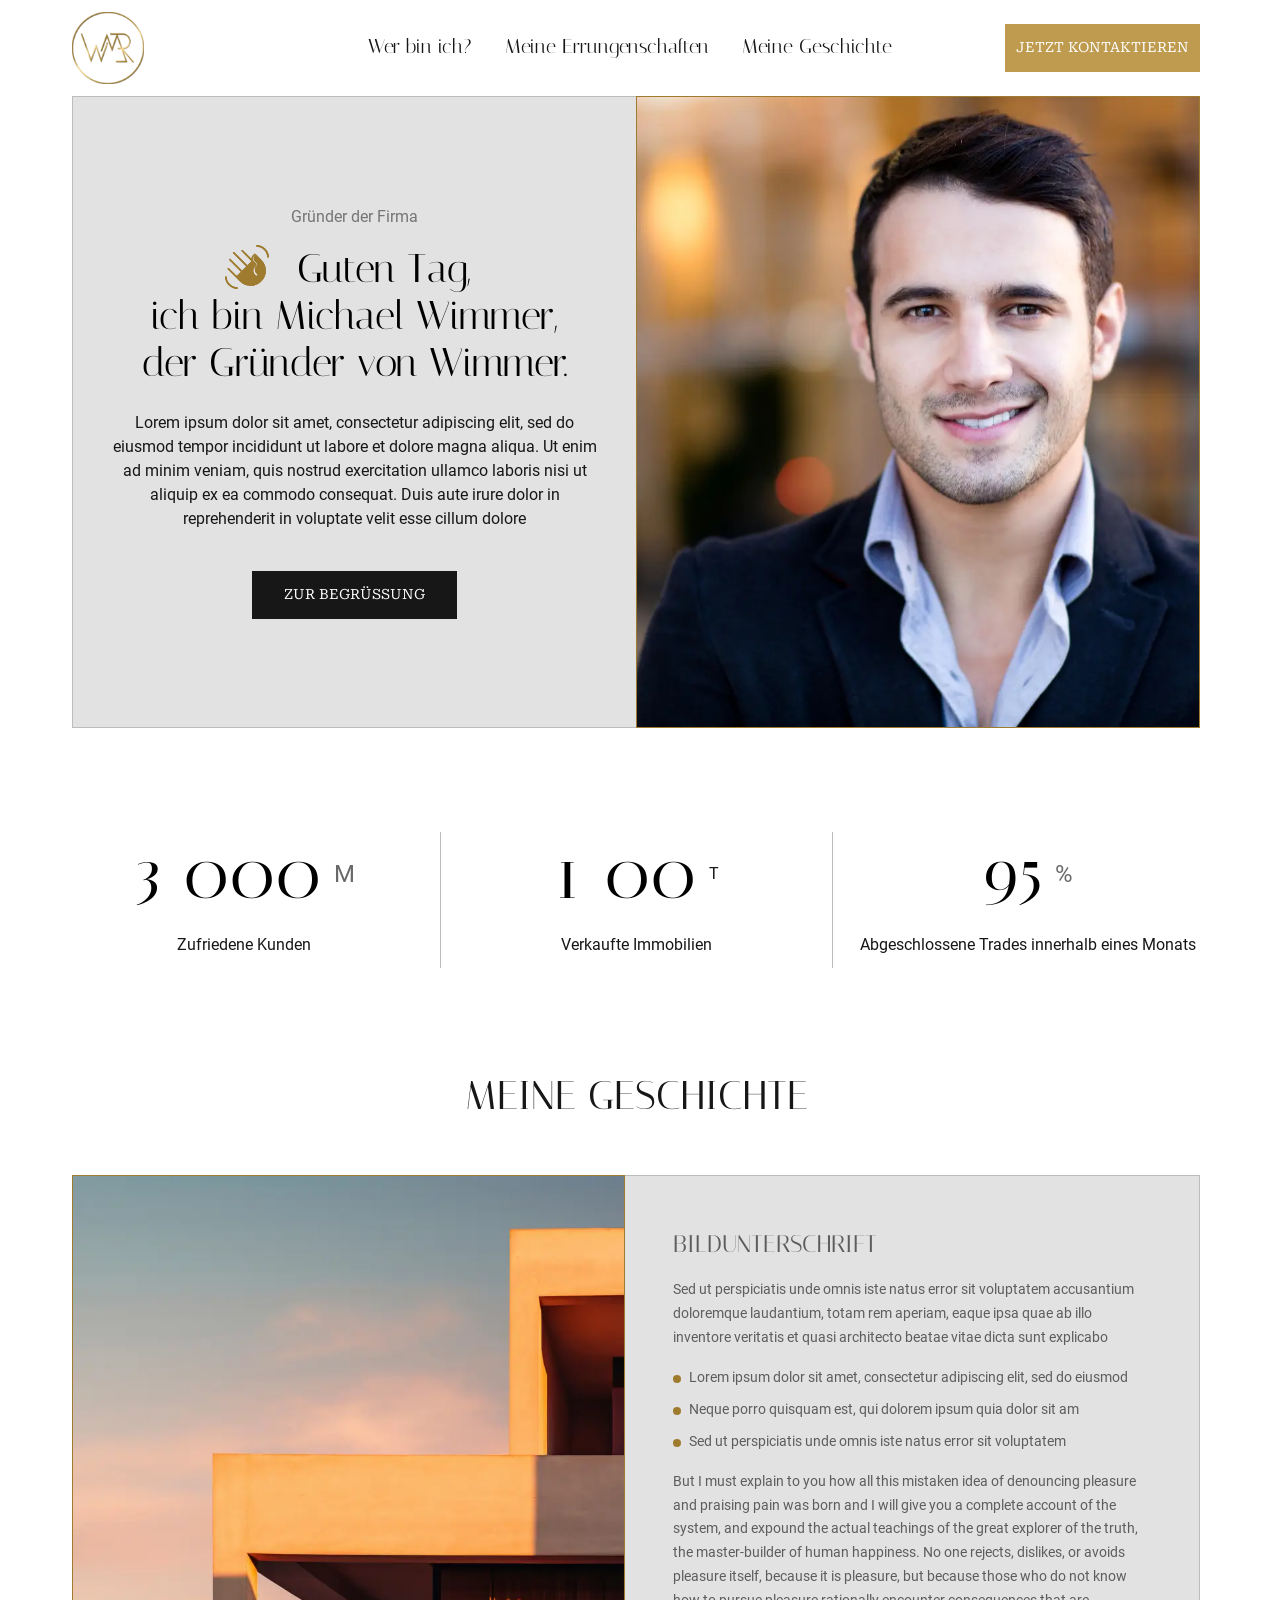
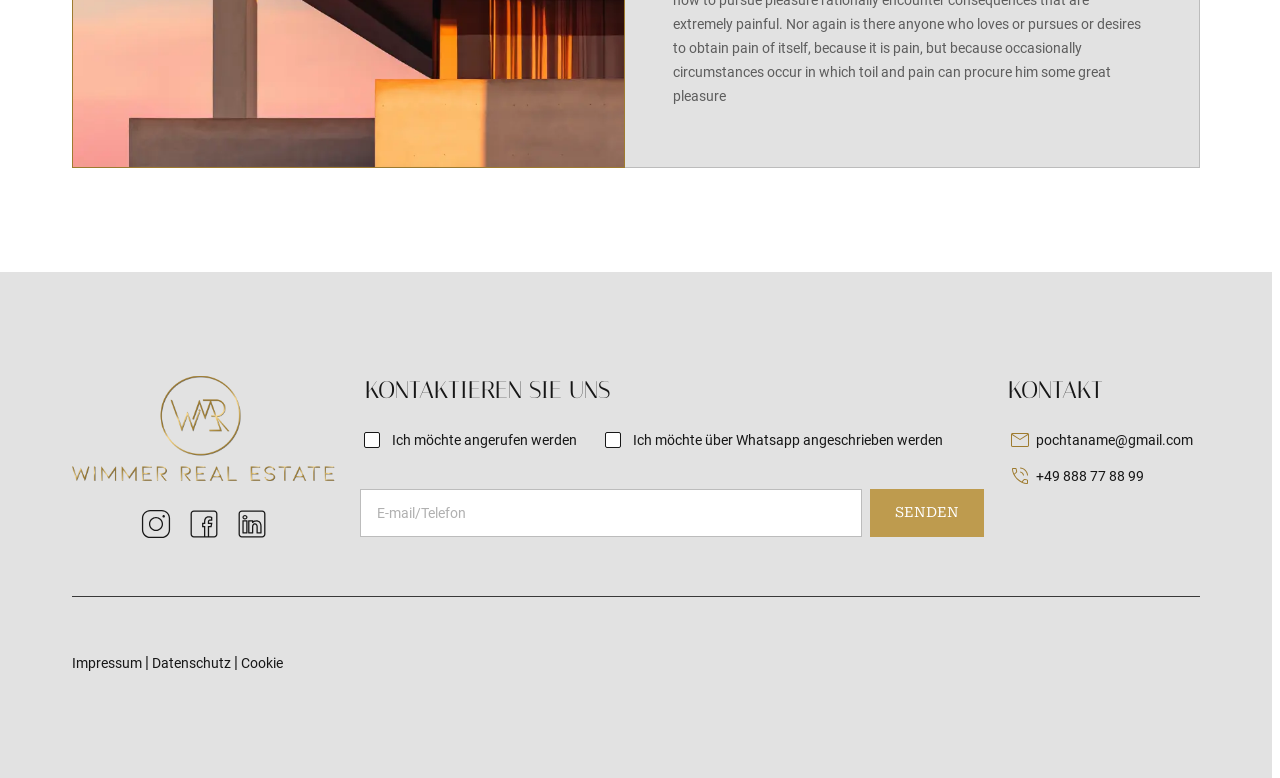
==== index.html @ 28f5ab34 "Updates" ====
<!DOCTYPE html>
<html lang="ru">

<head>
  <meta charset="UTF-8" />
  <meta name="viewport" content="width=device-width, initial-scale=1.0" />
  <title>Title</title>
  <meta name="description" content="Description" />
  <link rel="stylesheet" href="./css/main.css" />
</head>

<body>
  <div class="wrapper">
    <header class="site-header">
      <div class="container">
        <div class="site-header__body">
          <div class="site-header__logo">
            <img width="72" height="72" src="images/logo.svg" alt="Logo" title="Logo" />
          </div>
          <nav class="site-header__menu menu">
            <ul class="menu__list">
              <li class="menu__item">
                <a data-anchor href="#about" class="menu__link">Wer bin ich?</a>
              </li>
              <li class="menu__item">
                <a data-anchor href="#achievements" class="menu__link">Meine Errungenschaften</a>
              </li>
              <li class="menu__item">
                <a data-anchor href="#history" class="menu__link">Meine Geschichte</a>
              </li>
            </ul>
          </nav>
          <a data-anchor href="#contacts" class="site-header__button button"> Jetzt kontaktieren </a>
        </div>
      </div>
    </header>

    <div class="site-page">
      <section id="about" class="hero">
        <div class="container">
          <div class="hero__body">
            <div class="hero__content">
              <p class="hero__post">Gründer der Firma</p>
              <h1 class="hero__title">
                <span class="hero__title-icon">
                  <svg width="44" height="44" viewBox="0 0 44 44" fill="none" xmlns="http://www.w3.org/2000/svg">
                    <path d="M23.5747 21.5333L9.28307 7.18332C9.08863 6.98887 8.89418 6.89165 8.69974 6.89165C8.50529 6.89165 8.31085 6.98887 8.11641 7.18332C7.92196 7.37776 7.82474 7.57221 7.82474 7.76665C7.82474 7.9611 7.92196 8.15554 8.11641 8.34998L22.4081 22.6417L23.5747 21.5333ZM18.2664 26.7833L5.60807 14.125C5.41363 13.9305 5.21918 13.8333 5.02474 13.8333C4.8303 13.8333 4.63585 13.9305 4.44141 14.125C4.24696 14.3194 4.14974 14.5139 4.14974 14.7083C4.14974 14.9028 4.24696 15.0972 4.44141 15.2917L17.1581 27.95L18.2664 26.7833ZM36.4081 36.2917C39.4025 33.2972 40.89 29.7194 40.8706 25.5583C40.8511 21.3972 39.3247 17.8 36.2914 14.7667L29.6997 8.17498L27.7164 10.2167C27.2497 10.6833 26.8997 11.1986 26.6664 11.7625C26.4331 12.3264 26.297 12.9389 26.2581 13.6L17.8581 5.19998C17.6636 5.00554 17.4692 4.90832 17.2747 4.90832C17.0803 4.90832 16.8859 5.00554 16.6914 5.19998C16.497 5.39443 16.3997 5.58887 16.3997 5.78332C16.3997 5.97776 16.497 6.17221 16.6914 6.36665L26.8414 16.5167L30.1081 19.8417L28.9414 21.0083C27.5414 22.4083 26.8414 24.1 26.8414 26.0833C26.8414 28.0667 27.5414 29.7583 28.9414 31.1583L29.5247 31.7417L30.6331 30.575L30.1081 29.9917C29.0192 28.9028 28.4747 27.6 28.4747 26.0833C28.4747 24.5667 29.0192 23.2639 30.1081 22.175L31.2164 21.0667C31.5664 20.7167 31.7414 20.2986 31.7414 19.8125C31.7414 19.3264 31.5664 18.9083 31.2164 18.5583L28.8247 16.225C28.1636 15.5639 27.8331 14.7569 27.8331 13.8042C27.8331 12.8514 28.1636 12.0444 28.8247 11.3833L29.6997 10.5083L35.1247 15.875C37.8081 18.5583 39.1789 21.7667 39.2372 25.5C39.2956 29.2333 37.9831 32.4417 35.2997 35.125C32.6164 37.8083 29.3789 39.15 25.5872 39.15C21.7956 39.15 18.5581 37.8083 15.8747 35.125L3.9164 23.1667C3.72196 22.9722 3.52752 22.875 3.33307 22.875C3.13863 22.875 2.94418 22.9722 2.74974 23.1667C2.55529 23.3611 2.45807 23.5555 2.45807 23.75C2.45807 23.9444 2.55529 24.1389 2.74974 24.3333L14.7664 36.2917C17.7997 39.325 21.4067 40.8417 25.5872 40.8417C29.7678 40.8417 33.3747 39.325 36.4081 36.2917ZM12.5497 43.9333L12.6081 42.3C9.57474 42.3 6.99835 41.2403 4.87891 39.1208C2.75946 37.0014 1.69974 34.425 1.69974 31.3917L0.0664062 31.45C0.0664062 34.9111 1.28168 37.8569 3.71224 40.2875C6.1428 42.718 9.08863 43.9333 12.5497 43.9333ZM43.9331 12.55C43.9331 9.08887 42.7178 6.14304 40.2872 3.71248C37.8567 1.28193 34.9109 0.0666504 31.4497 0.0666504L31.3914 1.69998C34.4247 1.69998 37.0011 2.75971 39.1206 4.87915C41.24 6.9986 42.2997 9.57498 42.2997 12.6083L43.9331 12.55Z" fill="#9E7B2F" />
                    <path d="M43.9331 12.55C43.9331 9.08887 42.7178 6.14304 40.2872 3.71248C37.8567 1.28193 34.9109 0.0666504 31.4497 0.0666504L31.3914 1.69998C34.4247 1.69998 37.0011 2.75971 39.1206 4.87915C41.24 6.9986 42.2997 9.57498 42.2997 12.6083L43.9331 12.55ZM36.4081 36.2917C39.4025 33.2972 40.89 29.7194 40.8706 25.5583C40.8511 21.3972 39.3247 17.8 36.2914 14.7667L30.8664 9.34165L29.6997 10.5083C28.922 11.2861 28.4942 12.2097 28.4164 13.2792C28.3386 14.3486 28.6692 15.2528 29.4081 15.9917L31.6247 18.15C31.9747 18.5 32.1497 18.918 32.1497 19.4042C32.1497 19.8903 31.9747 20.3083 31.6247 20.6583L31.3331 20.95C30.2831 22 29.7581 23.2639 29.7581 24.7417C29.7581 26.2194 30.2831 27.4833 31.3331 28.5333L32.4997 29.7L31.3331 30.8083L30.1664 29.7C28.8053 28.3389 28.1247 26.6861 28.1247 24.7417C28.1247 22.7972 28.8053 21.1444 30.1664 19.7833L30.5164 19.375L27.7747 16.6333C27.4636 16.2444 27.2303 15.8458 27.0747 15.4375C26.9192 15.0292 26.8025 14.5917 26.7247 14.125L17.8581 5.19998C17.6636 5.00554 17.4692 4.90832 17.2747 4.90832C17.0803 4.90832 16.8859 5.00554 16.6914 5.19998C16.497 5.39443 16.3997 5.58887 16.3997 5.78332C16.3997 5.97776 16.497 6.17221 16.6914 6.36665L26.4331 16.1083L22.2914 20.25L9.28307 7.18332C9.08863 6.98887 8.89418 6.89165 8.69974 6.89165C8.50529 6.89165 8.31085 6.98887 8.11641 7.18332C7.92196 7.37776 7.82474 7.57221 7.82474 7.76665C7.82474 7.9611 7.92196 8.15554 8.11641 8.34998L21.1831 21.3583L17.0414 25.5L5.60807 14.125C5.41363 13.9305 5.21918 13.8333 5.02474 13.8333C4.8303 13.8333 4.63585 13.9305 4.44141 14.125C4.24696 14.3194 4.14974 14.5139 4.14974 14.7083C4.14974 14.9028 4.24696 15.0972 4.44141 15.2917L15.8747 26.6667L11.6747 30.8667L3.9164 23.1667C3.72196 22.9722 3.52752 22.875 3.33307 22.875C3.13863 22.875 2.94418 22.9722 2.74974 23.1667C2.55529 23.3611 2.45807 23.5555 2.45807 23.75C2.45807 23.9444 2.55529 24.1389 2.74974 24.3333L14.7664 36.2917C17.7997 39.325 21.4067 40.8417 25.5872 40.8417C29.7678 40.8417 33.3747 39.325 36.4081 36.2917ZM12.5497 43.9333L12.6081 42.3C9.57474 42.3 6.99835 41.2403 4.87891 39.1208C2.75946 37.0014 1.69974 34.425 1.69974 31.3917L0.0664062 31.45C0.0664062 34.9111 1.28168 37.8569 3.71224 40.2875C6.1428 42.718 9.08863 43.9333 12.5497 43.9333Z" fill="#9E7B2F" />
                  </svg>
                </span>
                Guten Tag,
                <br />
                ich bin Michael Wimmer, der Gr&uuml;nder von Wimmer.
              </h1>
              <p class="hero__text">
                Lorem ipsum dolor sit amet, consectetur adipiscing elit, sed do eiusmod tempor incididunt ut labore et dolore magna aliqua. Ut enim ad minim
                veniam, quis nostrud exercitation ullamco laboris nisi ut aliquip ex ea commodo consequat. Duis aute irure dolor in reprehenderit in
                voluptate velit esse cillum dolore
              </p>
              <a data-anchor href="#contacts" class="hero__button button button--black">Zur Begrüßung</a>
            </div>
            <div class="hero__image">
              <picture>
                <source srcset="images/hero/image@2x.webp" type="image/webp" media="(min-resolution: 2dppx)" />
                <source srcset="images/hero/image.webp" type="image/webp" />
                <source srcset="images/hero/image@2x.png" media="(min-resolution: 2dppx)" />
                <img src="images/hero/image.png" alt="Image" title="Image" />
              </picture>
            </div>
          </div>
        </div>
      </section>

      <section id="achievements" class="achievements">
        <div class="container">
          <h2 class="achievements__title visually-hidden">Meine Errungenschaften</h2>
          <dl class="achievements__list">
            <div class="achievements__item">
              <div class="achievements__item-number">
                <dd class="achievements__item-number-value">3 000</dd>
                <div class="achievements__item-number-symbol">M</div>
              </div>
              <dt class="achievements__item-description">Zufriedene Kunden</dt>
            </div>
            <div class="achievements__item">
              <div class="achievements__item-number">
                <dd class="achievements__item-number-value">1 00</dd>
                <div classa="achievements__item-number-symbol">T</div>
              </div>
              <dt class="achievements__item-description">Verkaufte Immobilien</dt>
            </div>
            <div class="achievements__item">
              <div class="achievements__item-number">
                <dd class="achievements__item-number-value">95</dd>
                <div class="achievements__item-number-symbol">%</div>
              </div>
              <dt class="achievements__item-description">Abgeschlossene Trades innerhalb eines Monats</dt>
            </div>
          </dl>
        </div>
      </section>

      <section id="history" class="history">
        <div class="container">
          <h2 class="history__title">Meine Geschichte</h2>
          <div class="history__body">
            <div class="history__image">
              <picture data-lozad>
                <source srcset="images/history/image@2x.webp" type="image/webp" media="(min-resolution: 2dppx)" />
                <source srcset="images/history/image.webp" type="image/webp" />
                <source srcset="images/history/image@2x.png" media="(min-resilution: 2dppx)" />
                <source srcset="images/history/image.png" />
                <img src="images/placeholder.png" alt="Image" title="Image" />
              </picture>
            </div>
            <div class="history__content">
              <h3>Bildunterschrift</h3>
              <p>
                Sed ut perspiciatis unde omnis iste natus error sit voluptatem accusantium doloremque laudantium, totam rem aperiam, eaque ipsa quae ab illo
                inventore veritatis et quasi architecto beatae vitae dicta sunt explicabo
              </p>
              <ul>
                <li>Lorem ipsum dolor sit amet, consectetur adipiscing elit, sed do eiusmod</li>
                <li>Neque porro quisquam est, qui dolorem ipsum quia dolor sit am</li>
                <li>Sed ut perspiciatis unde omnis iste natus error sit voluptatem</li>
              </ul>
              <p>
                But I must explain to you how all this mistaken idea of denouncing pleasure and praising pain was born and I will give you a complete
                account of the system, and expound the actual teachings of the great explorer of the truth, the master-builder of human happiness. No one
                rejects, dislikes, or avoids pleasure itself, because it is pleasure, but because those who do not know how to pursue pleasure rationally
                encounter consequences that are extremely painful. Nor again is there anyone who loves or pursues or desires to obtain pain of itself,
                because it is pain, but because occasionally circumstances occur in which toil and pain can procure him some great pleasure
              </p>
            </div>
          </div>
        </div>
      </section>

    </div>
    <footer id="contacts" class="site-footer">
      <div class="container">
        <div class="site-footer__body">
          <div class="site-footer__left">
            <div class="site-footer__logo">
              <img width="264" height="108" data-lozad src="images/placeholder.png" data-src="images/logo-with-descriptor.svg" alt="Logo" title="Logo" />
            </div>
            <ul class="site-footer__socials">
              <li class="site-footer__social">
                <a href="#" class="site-footer__social-link">
                  <svg width="32" height="32" viewBox="0 0 32 32" fill="none" xmlns="http://www.w3.org/2000/svg">
                    <path d="M10.2399 1.91992C5.65271 1.91992 1.91992 5.65271 1.91992 10.2399V21.7599C1.91992 26.3471 5.65271 30.0799 10.2399 30.0799H21.7599C26.3471 30.0799 30.0799 26.3471 30.0799 21.7599V10.2399C30.0799 5.65271 26.3471 1.91992 21.7599 1.91992H10.2399ZM10.2399 3.19992H21.7599C25.6553 3.19992 28.7999 6.34457 28.7999 10.2399V21.7599C28.7999 25.6553 25.6553 28.7999 21.7599 28.7999H10.2399C6.34457 28.7999 3.19992 25.6553 3.19992 21.7599V10.2399C3.19992 6.34457 6.34457 3.19992 10.2399 3.19992ZM23.6799 7.03992C23.3404 7.03992 23.0149 7.17478 22.7748 7.41483C22.5348 7.65487 22.3999 7.98045 22.3999 8.31992C22.3999 8.6594 22.5348 8.98497 22.7748 9.22502C23.0149 9.46507 23.3404 9.59992 23.6799 9.59992C24.0194 9.59992 24.345 9.46507 24.585 9.22502C24.8251 8.98497 24.9599 8.6594 24.9599 8.31992C24.9599 7.98045 24.8251 7.65487 24.585 7.41483C24.345 7.17478 24.0194 7.03992 23.6799 7.03992ZM15.9999 8.95992C12.1194 8.95992 8.95992 12.1194 8.95992 15.9999C8.95992 19.8804 12.1194 23.0399 15.9999 23.0399C19.8804 23.0399 23.0399 19.8804 23.0399 15.9999C23.0399 12.1194 19.8804 8.95992 15.9999 8.95992ZM15.9999 10.2399C19.1887 10.2399 21.7599 12.8112 21.7599 15.9999C21.7599 19.1887 19.1887 21.7599 15.9999 21.7599C12.8112 21.7599 10.2399 19.1887 10.2399 15.9999C10.2399 12.8112 12.8112 10.2399 15.9999 10.2399Z" fill="currentColor" />
                  </svg>
                </a>
              </li>
              <li class="site-footer__social">
                <a href="#" class="site-footer__social-link">
                  <svg width="32" height="32" viewBox="0 0 32 32" fill="none" xmlns="http://www.w3.org/2000/svg">
                    <path d="M5.75957 2.56006C3.99988 2.56006 2.55957 4.00037 2.55957 5.76006V26.2401C2.55957 27.9997 3.99988 29.4401 5.75957 29.4401H16.5321C16.6012 29.4515 16.6717 29.4515 16.7408 29.4401H20.3721C20.4412 29.4515 20.5117 29.4515 20.5808 29.4401H26.2396C27.9993 29.4401 29.4396 27.9997 29.4396 26.2401V5.76006C29.4396 4.00037 27.9993 2.56006 26.2396 2.56006H5.75957ZM5.75957 3.84006H26.2396C27.3074 3.84006 28.1596 4.69223 28.1596 5.76006V26.2401C28.1596 27.3079 27.3074 28.1601 26.2396 28.1601H21.1196V19.2001H23.5646L24.4608 14.7201H21.1196V13.4401C21.1196 13.0833 21.1535 13.0554 21.2733 12.9776C21.3931 12.8997 21.7633 12.8001 22.3996 12.8001H24.3196V9.19631L23.9546 9.02256C23.9546 9.02256 22.4845 8.32006 20.4796 8.32006C19.0396 8.32006 17.8566 8.89379 17.0996 9.84006C16.3426 10.7863 15.9996 12.0534 15.9996 13.4401V14.7201H14.0796V19.2001H15.9996V28.1601H5.75957C4.69174 28.1601 3.83957 27.3079 3.83957 26.2401V5.76006C3.83957 4.69223 4.69174 3.84006 5.75957 3.84006ZM20.4796 9.60006C21.8102 9.60006 22.6475 9.89347 23.0396 10.0488V11.5201H22.3996C21.663 11.5201 21.0728 11.581 20.5758 11.9038C20.0788 12.2266 19.8396 12.8394 19.8396 13.4401V16.0001H22.8983L22.5146 17.9201H19.8396V28.1601H17.2796V17.9201H15.3596V16.0001H17.2796V13.4401C17.2796 12.2667 17.5766 11.2938 18.0996 10.6401C18.6226 9.98633 19.3596 9.60006 20.4796 9.60006Z" fill="currentColor" />
                  </svg>
                </a>
              </li>
              <li class="site-footer__social">
                <a href="#" class="site-footer__social-link">
                  <svg width="32" height="32" viewBox="0 0 32 32" fill="none" xmlns="http://www.w3.org/2000/svg">
                    <path d="M5.75957 2.56006C3.99988 2.56006 2.55957 4.00037 2.55957 5.76006V26.2401C2.55957 27.9997 3.99988 29.4401 5.75957 29.4401H26.2396C27.9993 29.4401 29.4396 27.9997 29.4396 26.2401V5.76006C29.4396 4.00037 27.9993 2.56006 26.2396 2.56006H5.75957ZM5.75957 3.84006H26.2396C27.3074 3.84006 28.1596 4.69223 28.1596 5.76006V26.2401C28.1596 27.3079 27.3074 28.1601 26.2396 28.1601H5.75957C4.69174 28.1601 3.83957 27.3079 3.83957 26.2401V5.76006C3.83957 4.69223 4.69174 3.84006 5.75957 3.84006ZM8.95957 7.04756C8.25863 7.04756 7.62787 7.25707 7.16082 7.65006C6.69377 8.04305 6.40707 8.63015 6.40707 9.25881C6.40707 10.4538 7.44359 11.3854 8.76207 11.4776L8.76457 11.4788C8.8274 11.5002 8.8932 11.5116 8.95957 11.5126C10.4143 11.5126 11.5121 10.4936 11.5121 9.25881C11.512 9.24755 11.5115 9.23629 11.5108 9.22506C11.4457 8.00891 10.3615 7.04756 8.95957 7.04756ZM8.95957 8.31256C9.8506 8.31256 10.2024 8.71048 10.2408 9.27506C10.233 9.82306 9.89403 10.2476 8.95957 10.2476C8.07291 10.2476 7.67207 9.79348 7.67207 9.25881C7.67207 8.99147 7.76962 8.79001 7.97457 8.61756C8.17952 8.44511 8.50851 8.31256 8.95957 8.31256ZM7.03957 12.1601C6.86984 12.1601 6.70706 12.2275 6.58704 12.3475C6.46702 12.4675 6.39959 12.6303 6.39957 12.8001V24.9601C6.39959 25.1298 6.46702 25.2926 6.58704 25.4126C6.70706 25.5326 6.86984 25.6 7.03957 25.6001H10.8796C11.0493 25.6 11.2121 25.5326 11.3321 25.4126C11.4521 25.2926 11.5196 25.1298 11.5196 24.9601V21.2063V12.8001C11.5196 12.6303 11.4521 12.4675 11.3321 12.3475C11.2121 12.2275 11.0493 12.1601 10.8796 12.1601H7.03957ZM12.7996 12.1601C12.6298 12.1601 12.4671 12.2275 12.347 12.3475C12.227 12.4675 12.1596 12.6303 12.1596 12.8001V24.9601C12.1596 25.1298 12.227 25.2926 12.347 25.4126C12.4671 25.5326 12.6298 25.6 12.7996 25.6001H16.6396C16.8093 25.6 16.9721 25.5326 17.0921 25.4126C17.2121 25.2926 17.2796 25.1298 17.2796 24.9601V18.5601C17.2796 18.0291 17.4245 17.5009 17.6796 17.1551C17.9347 16.8092 18.2565 16.6017 18.8683 16.6126C19.4992 16.6234 19.8332 16.8395 20.0858 17.1788C20.3385 17.5181 20.4796 18.0267 20.4796 18.5601V24.9601C20.4796 25.1298 20.547 25.2926 20.667 25.4126C20.7871 25.5326 20.9498 25.6 21.1196 25.6001H24.9596C25.1293 25.6 25.2921 25.5326 25.4121 25.4126C25.5321 25.2926 25.5996 25.1298 25.5996 24.9601V18.0876C25.5996 16.1922 25.0382 14.6908 24.0758 13.6751C23.1135 12.6593 21.775 12.1601 20.3596 12.1601C19.0143 12.1601 17.9905 12.6112 17.2796 13.0713V12.8001C17.2796 12.6303 17.2121 12.4675 17.0921 12.3475C16.9721 12.2275 16.8093 12.1601 16.6396 12.1601H12.7996ZM7.67957 13.4401H10.2396V21.2063V24.3201H7.67957V13.4401ZM13.4396 13.4401H15.9996V14.4388C15.9996 14.573 16.0418 14.7038 16.1203 14.8127C16.1987 14.9216 16.3094 15.0031 16.4366 15.0456C16.5639 15.0882 16.7013 15.0897 16.8295 15.0499C16.9577 15.0101 17.0701 14.931 17.1508 14.8238C17.1508 14.8238 18.1559 13.4401 20.3596 13.4401C21.4817 13.4401 22.444 13.8129 23.1471 14.5551C23.8502 15.2972 24.3196 16.4405 24.3196 18.0876V24.3201H21.7596V18.5601C21.7596 17.8134 21.5807 17.0414 21.1133 16.4138C20.646 15.7862 19.8599 15.3492 18.8908 15.3326C17.9167 15.3153 17.118 15.7613 16.6496 16.3963C16.1812 17.0313 15.9996 17.811 15.9996 18.5601V24.3201H13.4396V13.4401Z" fill="currentColor" />
                  </svg>
                </a>
              </li>
            </ul>
          </div>
          <form action="#" class="site-footer__form">
            <div class="site-footer__form-title">Kontaktieren Sie uns</div>
            <div class="site-footer__form-wrapper">
              <div class="site-footer__form-checkboxes">
                <label class="site-footer__form-checkbox checkbox">
                  <input type="checkbox" name="call-me" class="checkbox__input visually-hidden" />
                  <div class="checkbox__indicator"></div>
                  <div class="checkbox__text">Ich möchte angerufen werden</div>
                </label>
                <label class="site-footer__form-checkbox checkbox">
                  <input type="checkbox" name="write-whatsapp" class="checkbox__input visually-hidden" />
                  <div class="checkbox__indicator"></div>
                  <div class="checkbox__text">Ich möchte über Whatsapp angeschrieben werden</div>
                </label>
              </div>
              <div class="site-footer__form-body">
                <div class="site-footer__form-item">
                  <input type="text" placeholder="E-mail/Telefon" class="site-footer__form-input input" />
                </div>
                <button class="site-footer__form-button button">Senden</button>
              </div>
            </div>
          </form>
          <div class="site-footer__contacts">
            <div class="site-footer__contacts-title">Kontakt</div>
            <ul class="site-footer__contacts-list">
              <li class="site-footer__contact">
                <a href="mailto:pochtaname@gmail.com" class="site-footer__contact-link">
                  <span class="site-footer__contact-icon">
                    <img width="24" height="24" data-lozad src="images/placeholder.png" data-src="images/icons/mail.svg" alt="Mail" title="Mail" />
                  </span>
                  <span class="site-footer__contact-text">pochtaname@gmail.com</span>
                </a>
              </li>
              <li class="site-footer__contact">
                <a href="tel:+49888778899" class="site-footer__contact-link">
                  <span class="site-footer__contact-icon">
                    <img width="24" height="24" data-lozad src="images/placeholder.png" data-src="images/icons/phone.svg" alt="Phone" title="Phone" />
                  </span>
                  <span class="site-footer__contact-text">+49 888 77 88 99</span>
                </a>
              </li>
            </ul>
          </div>
        </div>
        <ul class="site-footer__terms">
          <li class="site-footer__terms-item">
            <a href="#" class="site-footer__terms-link">Impressum</a>
          </li>
          <li class="site-footer__terms-item">
            <a href="#" class="site-footer__terms-link">Datenschutz</a>
          </li>
          <li class="site-footer__terms-item">
            <a href="#" class="site-footer__terms-link">Cookie</a>
          </li>
        </ul>
      </div>
    </footer>

  </div>
  <script defer src="./js/lozad.min.js"></script>
  <script defer src="./js/script.js"></script>
</body>

</html>
---- css/main.css ----
@font-face{font-family:Roboto;font-display:swap;src:url(../fonts/Roboto-Regular.woff2) format("woff2"),url(../fonts/Roboto-Regular.woff) format("woff");font-weight:400;font-style:normal}@font-face{font-family:Roboto;font-display:swap;src:url(../fonts/Roboto-Italic.woff2) format("woff2"),url(../fonts/Roboto-Italic.woff) format("woff");font-weight:400;font-style:italic}@font-face{font-family:Roboto;font-display:swap;src:url(../fonts/Roboto-Bold.woff2) format("woff2"),url(../fonts/Roboto-Bold.woff) format("woff");font-weight:700;font-style:normal}@font-face{font-family:Roboto;font-display:swap;src:url(../fonts/Roboto-BoldItalic.woff2) format("woff2"),url(../fonts/Roboto-BoldItalic.woff) format("woff");font-weight:700;font-style:italic}@font-face{font-family:Italiana;font-display:swap;src:url(../fonts/Italiana-Regular.woff2) format("woff2"),url(../fonts/Italiana-Regular.woff) format("woff");font-weight:700;font-style:normal}@font-face{font-family:"Roboto Serif";font-display:swap;src:url(../fonts/RobotoSerif-Regular.woff2) format("woff2"),url(../fonts/RobotoSerif-Regular.woff) format("woff");font-weight:400;font-style:normal}@font-face{font-family:"Roboto Serif";font-display:swap;src:url(../fonts/RobotoSerif-Italic.woff2) format("woff2"),url(../fonts/RobotoSerif-Italic.woff) format("woff");font-weight:400;font-style:italic}@font-face{font-family:"Roboto Serif";font-display:swap;src:url(../fonts/RobotoSerif-Regular.woff2) format("woff2"),url(../fonts/RobotoSerif-Regular.woff) format("woff");font-weight:700;font-style:normal}@font-face{font-family:"Roboto Serif";font-display:swap;src:url(../fonts/RobotoSerif-BoldItalic.woff2) format("woff2"),url(../fonts/RobotoSerif-BoldItalic.woff) format("woff");font-weight:700;font-style:italic}input[type=text]::-ms-clear{display:none;width:0;height:0}input[type=text]::-ms-reveal{display:none;width:0;height:0}input[type=search]::-webkit-search-cancel-button,input[type=search]::-webkit-search-decoration,input[type=search]::-webkit-search-results-button,input[type=search]::-webkit-search-results-decoration{display:none}*{padding:0;margin:0;border:0}*,:after,:before{-webkit-box-sizing:border-box;box-sizing:border-box}:active,:focus{outline:0}a:active,a:focus{outline:0}aside,footer,header,nav{display:block}body,html{height:100%;width:100%;font-size:100%;line-height:1;font-size:14px;-ms-text-size-adjust:100%;-moz-text-size-adjust:100%;-webkit-text-size-adjust:100%}button,input,textarea{font-family:inherit}input::-ms-clear{display:none}button{cursor:pointer;background:unset;font-size:inherit}button::-moz-focus-inner{padding:0;border:0}a,a:visited{text-decoration:none}a:hover{text-decoration:none}ul li{list-style:none}ol li{list-style:none}img{vertical-align:top}h1,h2,h3,h4,h5,h6{font-size:inherit;font-weight:inherit}body,html{font-family:Roboto;font-size:16px;line-height:150%;font-weight:400;color:#171717;-webkit-font-smoothing:antialiased;scrollbar-gutter:stable}@supports not selector(::-webkit-scrollbar){body,html{scrollbar-width:thin;scrollbar-color:#be9b4e #fff}}body::-webkit-scrollbar,html::-webkit-scrollbar{width:8px;height:8px}body::-webkit-scrollbar-track,html::-webkit-scrollbar-track{background:0 0}body::-webkit-scrollbar-thumb,html::-webkit-scrollbar-thumb{background-color:#be9b4e;border-radius:32px;border:1px solid #fff}body ::-moz-selection,html ::-moz-selection{background:#be9b4e;color:#fff}body ::selection,html ::selection{background:#be9b4e;color:#fff}body.is-lock{overflow:hidden}section{margin:104px 0}section:first-child{margin-top:0}section:last-child{margin-bottom:0}h1,h2,h3{text-transform:uppercase;font-family:Italiana}h1{text-transform:none}h1,h2{font-size:40px;line-height:118%}h2{margin-bottom:56px;text-transform:uppercase}h3{margin-bottom:20px;font-size:24px;line-height:117%}p:has(+p){margin-bottom:16px}ul:not([class]){margin:16px 0}ul:not([class]):last-child{margin-bottom:0}ul:not([class]) li{padding-left:16px;position:relative}ul:not([class]) li:not(:last-child){margin-bottom:8px}ul:not([class]) li::before{content:"";position:absolute;top:9px;left:0;width:8px;aspect-ratio:1/1;background:#9e7b2f;border-radius:50%}ol:not([class]){margin:16px 0}ol:not([class]):last-child{margin-bottom:0}ol:not([class]) li{padding-left:16px;position:relative;counter-increment:item}ol:not([class]) li:not(:last-child){margin-bottom:8px}ol:not([class]) li::before{content:counter(item) ".";position:absolute;top:0;left:0}img{width:100%;height:100%;-o-object-fit:cover;object-fit:cover;-o-object-position:center;object-position:center}svg{max-width:100%}video{width:100%;height:100%;-o-object-fit:cover;object-fit:cover;-o-object-position:center;object-position:center}a{color:inherit;-webkit-transition:all .3s ease-in-out 0s;-o-transition:all .3s ease-in-out 0s;transition:all .3s ease-in-out 0s}a:not([class]){color:#be9b4e;text-decoration:underline}a:not([class]):hover{text-decoration:none}.visually-hidden{position:absolute;width:1px;height:1px;margin:-1px;border:0;padding:0;white-space:nowrap;-webkit-clip-path:inset(100%);clip-path:inset(100%);clip:rect(0 0 0 0);overflow:hidden}.wrapper{min-height:100vh;overflow:clip;display:-webkit-box;display:-ms-flexbox;display:flex;-webkit-box-orient:vertical;-webkit-box-direction:normal;-ms-flex-direction:column;flex-direction:column}.container{max-width:1160px;margin:0 auto;padding:0 16px}.site-page{padding-bottom:104px;-webkit-box-flex:1;-ms-flex:1 1 auto;flex:1 1 auto}.button{padding:16px 32px;white-space:nowrap;background:#be9b4e;-webkit-transition:all .3s ease-in-out 0s;-o-transition:all .3s ease-in-out 0s;transition:all .3s ease-in-out 0s;font-family:"Roboto Serif";display:-webkit-box;display:-ms-flexbox;display:flex;-webkit-box-align:center;-ms-flex-align:center;align-items:center;-webkit-box-pack:center;-ms-flex-pack:center;justify-content:center;font-size:14px;line-height:114%;color:#fff;text-transform:uppercase;height:48px}.button:hover{background:#9e7b2f}.button--black{background:#171717}.menu__list{display:-webkit-box;display:-ms-flexbox;display:flex;-webkit-box-align:center;-ms-flex-align:center;align-items:center;gap:33px}.menu__link{display:block;font-family:Italiana;font-size:20px;line-height:120%;position:relative}.menu__link:hover::after{width:100%}.menu__link::after{content:"";position:absolute;bottom:0;left:0;width:0;height:1px;background:#be9b4e;-webkit-transition:all .3s ease-in-out 0s;-o-transition:all .3s ease-in-out 0s;transition:all .3s ease-in-out 0s}.input{padding:12px 16px;display:block;width:100%;height:48px;border:1px solid #bcbcbc;font-size:14px;line-height:171%;-webkit-transition:all .3s ease-in-out 0s;-o-transition:all .3s ease-in-out 0s;transition:all .3s ease-in-out 0s}.input:hover{border-color:#be9b4e}.input:focus{border-color:#9e7b2f}.input::-webkit-input-placeholder{opacity:1;color:#b0b0b0}.input::-moz-placeholder{opacity:1;color:#b0b0b0}.checkbox{display:-webkit-box;display:-ms-flexbox;display:flex;-webkit-box-align:center;-ms-flex-align:center;align-items:center;gap:8px;cursor:pointer}.checkbox.is-checked .checkbox__indicator::before{border-color:transparent}.checkbox.is-checked .checkbox__indicator::after{opacity:1;visibility:visible}.checkbox__indicator{padding:4px;width:24px;height:24px;position:relative;-webkit-box-flex:0;-ms-flex:none;flex:none}.checkbox__indicator::before{content:"";display:block;width:100%;height:100%;background:#fefefe;border-radius:2px;border:1px solid #171717;-webkit-transition:all .3s ease-in-out 0s;-o-transition:all .3s ease-in-out 0s;transition:all .3s ease-in-out 0s}.checkbox__indicator::after{content:"";position:absolute;top:0;left:3px;right:2px;bottom:1px;background:url(../images/icons/check.svg) 0 0/100% 100% no-repeat;opacity:0;visibility:hidden;-webkit-transition:all .3s ease-in-out 0s;-o-transition:all .3s ease-in-out 0s;transition:all .3s ease-in-out 0s}.checkbox__text{font-size:14px;line-height:143%}.site-header{padding:12px 0}.site-header__body{display:-webkit-box;display:-ms-flexbox;display:flex;-webkit-box-align:center;-ms-flex-align:center;align-items:center}.site-header__logo{width:72px;aspect-ratio:1/1;margin-right:auto;-webkit-box-flex:0;-ms-flex:none;flex:none}.site-header__menu{margin-top:-4px}.site-header__button{padding-left:11px;padding-right:11px}.site-footer{padding:104px 0;background:#e2e2e2}.site-footer__body{padding-bottom:56px;margin-bottom:56px;border-bottom:1px solid #393939;display:-ms-grid;display:grid;-ms-grid-columns:264px 1fr 192px;grid-template-columns:264px 1fr 192px;gap:24px}.site-footer__logo{margin-bottom:24px;aspect-ratio:264/108}.site-footer__socials{display:-webkit-box;display:-ms-flexbox;display:flex;-webkit-box-pack:center;-ms-flex-pack:center;justify-content:center;-ms-flex-wrap:wrap;flex-wrap:wrap;-webkit-column-gap:16px;-moz-column-gap:16px;column-gap:16px;row-gap:8px}.site-footer__social-link{width:32px;height:32px;display:-webkit-box;display:-ms-flexbox;display:flex;-webkit-box-align:center;-ms-flex-align:center;align-items:center;-webkit-box-pack:center;-ms-flex-pack:center;justify-content:center;color:#171717}.site-footer__social-link:hover{color:#be9b4e}.site-footer__form-title{margin-bottom:24px;font-size:24px;line-height:117%;font-family:Italiana;text-transform:uppercase}.site-footer__form-checkboxes{margin-bottom:37px;display:-webkit-box;display:-ms-flexbox;display:flex;-webkit-column-gap:24px;-moz-column-gap:24px;column-gap:24px;row-gap:12px;-ms-flex-wrap:wrap;flex-wrap:wrap}.site-footer__form-body{display:-webkit-box;display:-ms-flexbox;display:flex;gap:8px}.site-footer__form-item{-webkit-box-flex:1;-ms-flex:1;flex:1}.site-footer__form-button{padding:16px 25px}.site-footer__contacts-title{margin-bottom:24px;font-size:24px;line-height:117%;font-family:Italiana;text-transform:uppercase}.site-footer__contact:not(:last-child){margin-bottom:12px}.site-footer__contact-link{display:-webkit-box;display:-ms-flexbox;display:flex;-webkit-box-align:center;-ms-flex-align:center;align-items:center;gap:4px;font-size:14px;line-height:143%}.site-footer__contact-link:hover{color:#be9b4e}.site-footer__contact-icon{width:24px;height:24px;-webkit-box-flex:0;-ms-flex:none;flex:none}.site-footer__terms{display:-webkit-box;display:-ms-flexbox;display:flex;gap:10px}.site-footer__terms-item{position:relative}.site-footer__terms-item:not(:last-child)::after{content:"|";position:absolute;top:50%;left:calc(100% + 3px);-webkit-transform:translateY(-50%);-ms-transform:translateY(-50%);transform:translateY(-50%)}.site-footer__terms-link{font-size:14px;line-height:143%;display:block;border-bottom:1px solid transparent}.site-footer__terms-link:hover{border-color:#be9b4e;color:#be9b4e}.hero__body{display:-ms-grid;display:grid;-ms-grid-columns:(1fr)[2];grid-template-columns:repeat(2,1fr)}.hero__content{padding:64px 35px;background:#e2e2e2;border:1px solid #bcbcbc;display:-webkit-box;display:-ms-flexbox;display:flex;-webkit-box-orient:vertical;-webkit-box-direction:normal;-ms-flex-direction:column;flex-direction:column;-webkit-box-align:center;-ms-flex-align:center;align-items:center;-webkit-box-pack:center;-ms-flex-pack:center;justify-content:center;text-align:center}.hero__post{margin-bottom:16px;color:#757575}.hero__title{margin-bottom:24px;color:#000}.hero__title-icon{margin:-11px 16px 0 -12px;width:44px;height:44px;display:inline-block;vertical-align:middle}.hero__title-icon svg{width:100%;height:100%}.hero__text{margin-bottom:40px}.hero__image{border:1px solid #9e7b2f}.achievements__list{display:-ms-grid;display:grid;-ms-grid-columns:(1fr)[3];grid-template-columns:repeat(3,1fr);gap:48px;text-align:center}.achievements__item{padding-bottom:11px;display:-webkit-box;display:-ms-flexbox;display:flex;-webkit-box-orient:vertical;-webkit-box-direction:normal;-ms-flex-direction:column;flex-direction:column;-webkit-box-align:center;-ms-flex-align:center;align-items:center;position:relative}.achievements__item:not(:nth-child(3n))::after{content:"";position:absolute;top:0;left:calc(100% + 24px);height:100%;width:1px;background:#bcbcbc}.achievements__item-number{margin-bottom:16px;display:-webkit-box;display:-ms-flexbox;display:flex;-webkit-box-align:center;-ms-flex-align:center;align-items:center;gap:12px}.achievements__item-number-value{font-size:72px;line-height:118%;font-family:Italiana;color:#000}.achievements__item-number-symbol{-webkit-box-flex:0;-ms-flex:none;flex:none;font-size:24px;line-height:117%;color:#696969}.history__title{text-align:center}.history__body{display:-ms-grid;display:grid;-ms-grid-columns:1fr 1.04fr;grid-template-columns:1fr 1.04fr}.history__image{border:1px solid #9e7b2f}.history__content{padding:54px 48px;background:#e2e2e2;border:1px solid #bcbcbc;font-size:14px;line-height:171%;color:#5d5d5d}@media (min-width:767px){.hero__content{border-right:unset}.history__content{border-left:unset}}@media (min-width:1200px){.site-header__menu{margin-right:113px;margin-left:32px}.site-footer__form-title{margin-left:5px}.hero__title{width:93%}}@media (max-width:1200px){.site-header__logo{margin-right:64px}.site-header__menu{margin-right:auto}}@media (max-width:992px){section{margin:80px 0}h1,h2{font-size:32px}h3{font-size:20px}.site-page{padding-bottom:80px}.site-header__body{-webkit-box-pack:justify;-ms-flex-pack:justify;justify-content:space-between}.site-header__logo{margin-right:32px}.site-header__menu{display:none}.site-footer{padding:80px 0}.site-footer__body{-ms-grid-columns:180px 1fr 180px;grid-template-columns:180px 1fr 180px}.site-footer__form-title{font-size:20px}.site-footer__contacts-title{font-size:20px}.hero__content{padding:48px 24px}.hero__title-icon{margin:0;margin-top:-11px;width:32px;height:32px}.achievements__item-number-value{font-size:64px;line-height:130%}.achievements__item-number-symbol{font-size:20px;line-height:130%}.history__content{padding:48px 24px}}@media (max-width:767px){.site-footer{padding:48px 0}.site-footer__body{padding-bottom:32px;margin-bottom:32px;display:-webkit-box;display:-ms-flexbox;display:flex;-webkit-box-pack:justify;-ms-flex-pack:justify;justify-content:space-between;-ms-flex-wrap:wrap;flex-wrap:wrap;-webkit-column-gap:32px;-moz-column-gap:32px;column-gap:32px;row-gap:48px}.site-footer__left{-webkit-box-ordinal-group:2;-ms-flex-order:1;order:1}.site-footer__form{width:100%;-webkit-box-ordinal-group:4;-ms-flex-order:3;order:3}.site-footer__contacts{-webkit-box-ordinal-group:3;-ms-flex-order:2;order:2}.hero__body{display:block}.hero__title br{display:none}.hero__image{aspect-ratio:1/1}.achievements__item-number-value{font-size:40px}.achievements__item-number-symbol{font-size:16px;line-height:130%}.achievements__item-description{font-size:14px}.history__body{display:-webkit-box;display:-ms-flexbox;display:flex;-webkit-box-orient:vertical;-webkit-box-direction:reverse;-ms-flex-direction:column-reverse;flex-direction:column-reverse;-webkit-box-align:start;-ms-flex-align:start;align-items:start}.history__image{aspect-ratio:1/1;max-width:100%}}@media (max-width:576px){.site-header__logo{width:64px}.site-header__button{font-size:14px}.site-footer__body{-webkit-box-orient:vertical;-webkit-box-direction:normal;-ms-flex-direction:column;flex-direction:column;gap:48px}.site-footer__left{display:-webkit-box;display:-ms-flexbox;display:flex;-webkit-box-align:start;-ms-flex-align:start;align-items:start;-webkit-box-pack:justify;-ms-flex-pack:justify;justify-content:space-between;-ms-flex-wrap:wrap;flex-wrap:wrap;gap:32px}.site-footer__logo{margin:0;width:140px}.site-footer__socials{gap:8px}.site-footer__social-link{width:24px;height:24px}.hero__content{text-align:left;-webkit-box-align:stretch;-ms-flex-align:stretch;align-items:stretch}.hero__button{max-width:unset}.achievements__list{display:-webkit-box;display:-ms-flexbox;display:flex;-webkit-box-orient:vertical;-webkit-box-direction:normal;-ms-flex-direction:column;flex-direction:column;gap:24px}.achievements__item{padding-bottom:24px;border-bottom:1px solid #bcbcbc}.achievements__item:not(:nth-child(3n))::after{display:none}.achievements__item-number-value{font-size:48px}.achievements__item-description{font-size:16px}.history__content{text-align:left;-webkit-box-align:stretch;-ms-flex-align:stretch;align-items:stretch}}@media (max-width:370px){.site-header__button{font-size:12px}.site-footer__form-body{-webkit-box-orient:vertical;-webkit-box-direction:normal;-ms-flex-direction:column;flex-direction:column;gap:16px}.hero__content{padding:48px 16px}.history__content{padding:48px 16px}}
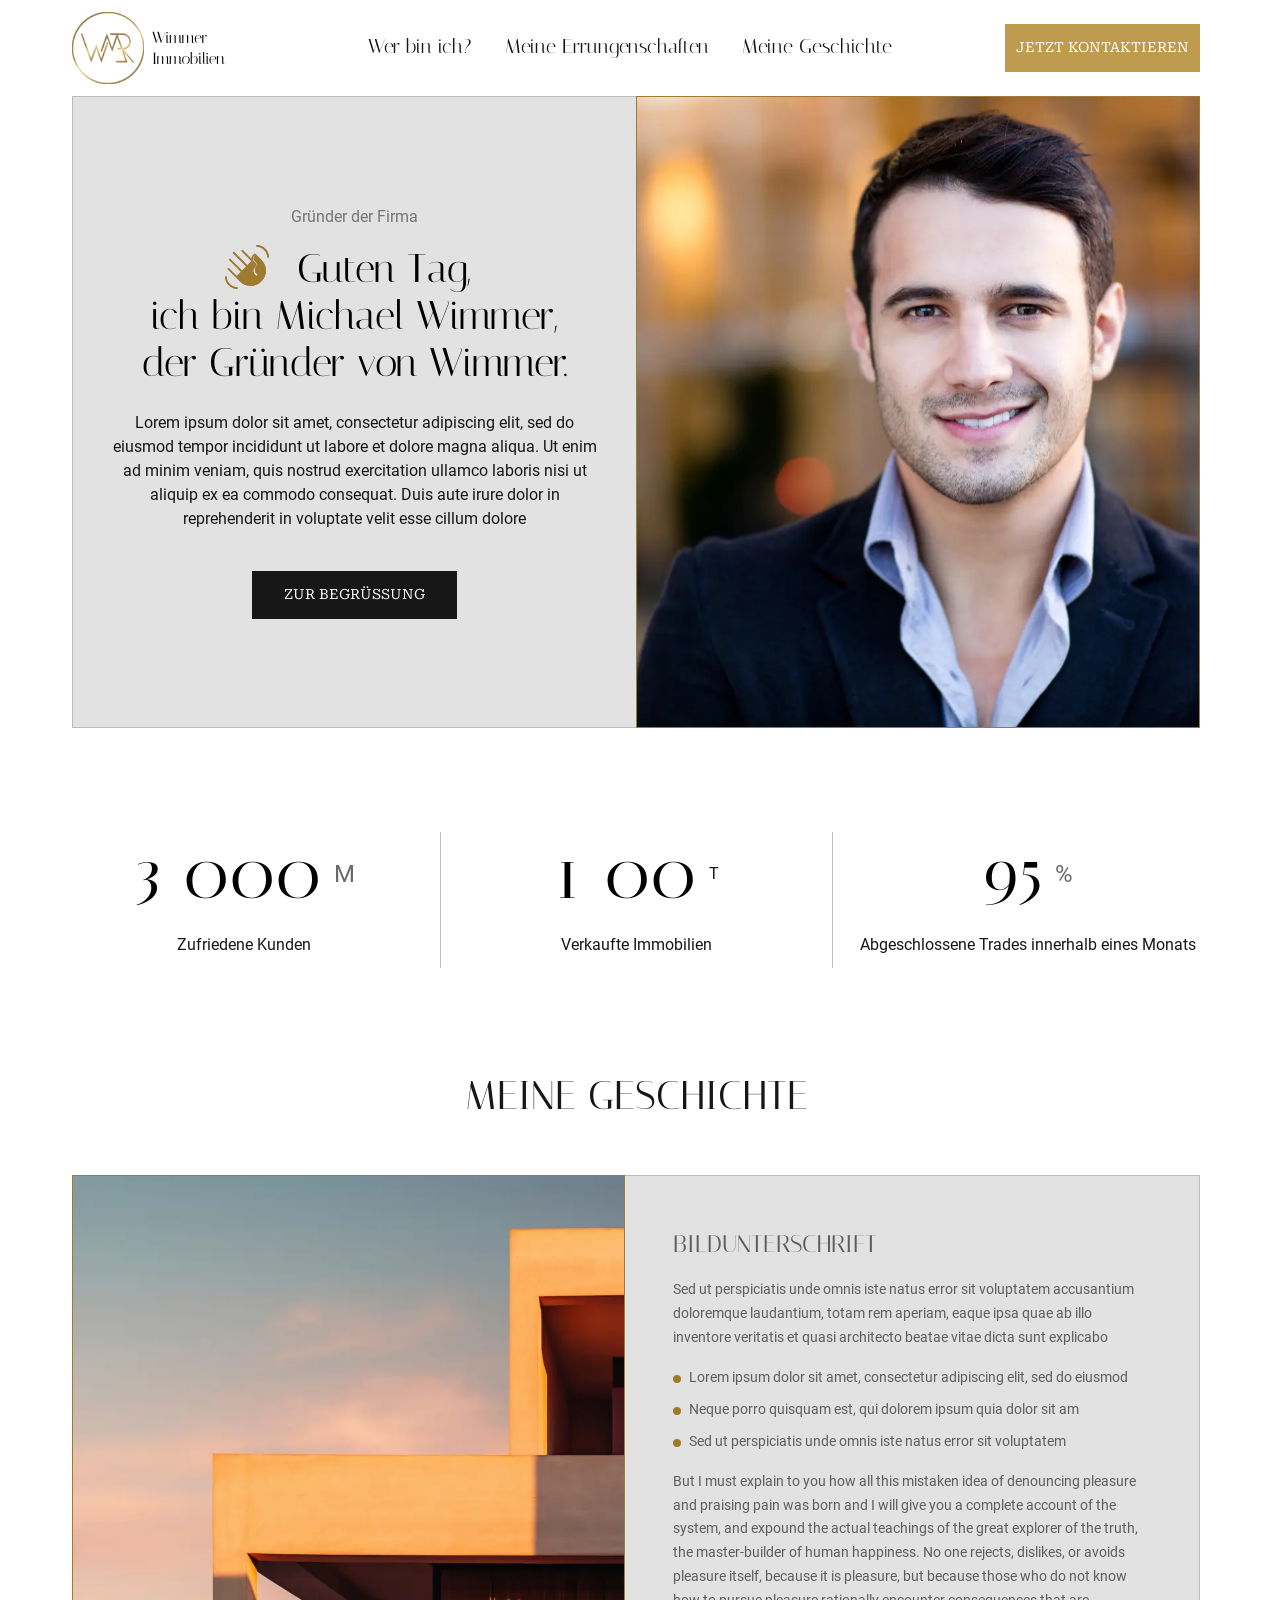
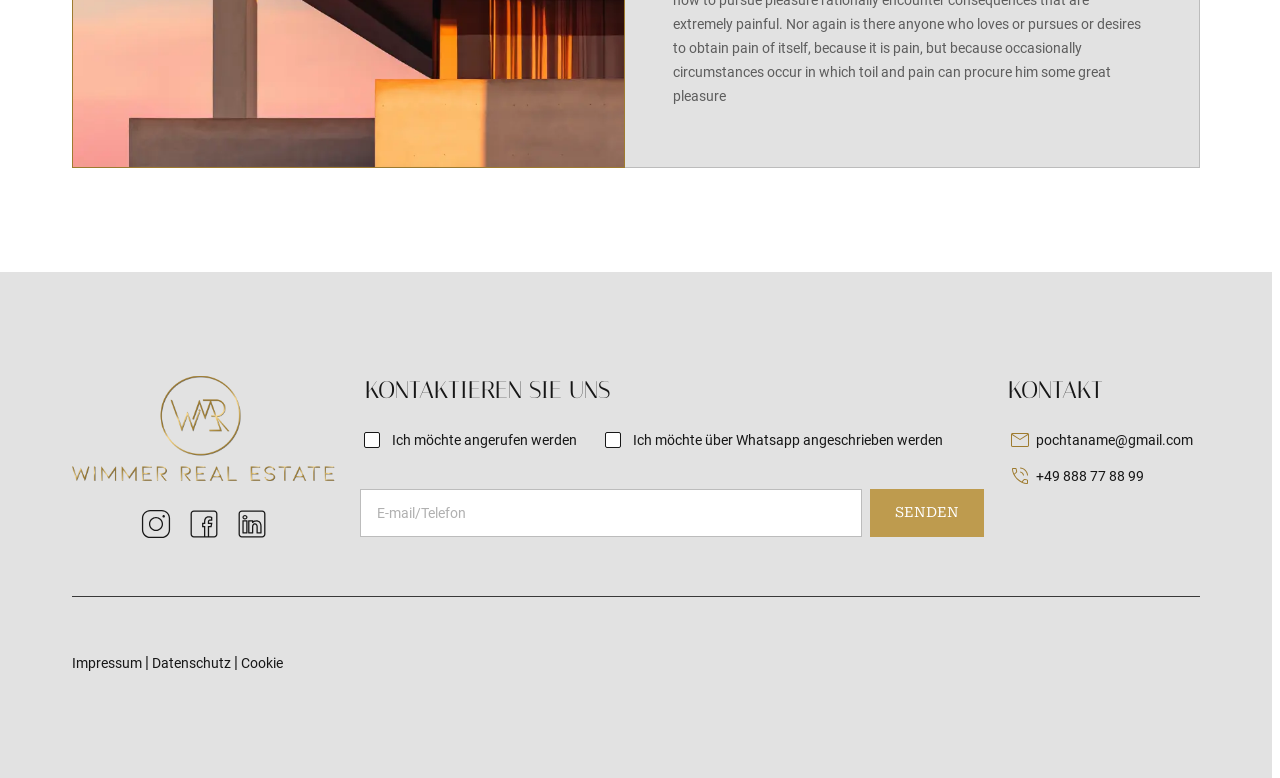
==== commit 3ce28487: "Updates" ====
--- a/index.html
+++ b/index.html
@@ -15,7 +15,7 @@
       <div class="container">
         <div class="site-header__body">
           <div class="site-header__logo">
-            <img width="72" height="72" src="images/logo.svg" alt="Logo" title="Logo" />
+            <img width="160" height="72" src="images/logo.svg" alt="Logo" title="Logo" />
           </div>
           <nav class="site-header__menu menu">
             <ul class="menu__list">
@@ -35,7 +35,7 @@
       </div>
     </header>
 
-    <div class="site-page">
+    <main class="site-page">
       <section id="about" class="hero">
         <div class="container">
           <div class="hero__body">
@@ -52,6 +52,14 @@
                 <br />
                 ich bin Michael Wimmer, der Gr&uuml;nder von Wimmer.
               </h1>
+              <div class="hero__image hero__image--mobile">
+                <picture>
+                  <source srcset="images/hero/image@2x.webp" type="image/webp" media="(min-resolution: 2dppx)" />
+                  <source srcset="images/hero/image.webp" type="image/webp" />
+                  <source srcset="images/hero/image@2x.png" media="(min-resolution: 2dppx)" />
+                  <img src="images/hero/image.png" alt="Image" title="Image" />
+                </picture>
+              </div>
               <p class="hero__text">
                 Lorem ipsum dolor sit amet, consectetur adipiscing elit, sed do eiusmod tempor incididunt ut labore et dolore magna aliqua. Ut enim ad minim
                 veniam, quis nostrud exercitation ullamco laboris nisi ut aliquip ex ea commodo consequat. Duis aute irure dolor in reprehenderit in
@@ -59,7 +67,7 @@
               </p>
               <a data-anchor href="#contacts" class="hero__button button button--black">Zur Begrüßung</a>
             </div>
-            <div class="hero__image">
+            <div class="hero__image hero__image--desktop">
               <picture>
                 <source srcset="images/hero/image@2x.webp" type="image/webp" media="(min-resolution: 2dppx)" />
                 <source srcset="images/hero/image.webp" type="image/webp" />
@@ -136,7 +144,7 @@
         </div>
       </section>
 
-    </div>
+    </main>
     <footer id="contacts" class="site-footer">
       <div class="container">
         <div class="site-footer__body">
--- a/css/main.css
+++ b/css/main.css
@@ -1 +1 @@
-@font-face{font-family:Roboto;font-display:swap;src:url(../fonts/Roboto-Regular.woff2) format("woff2"),url(../fonts/Roboto-Regular.woff) format("woff");font-weight:400;font-style:normal}@font-face{font-family:Roboto;font-display:swap;src:url(../fonts/Roboto-Italic.woff2) format("woff2"),url(../fonts/Roboto-Italic.woff) format("woff");font-weight:400;font-style:italic}@font-face{font-family:Roboto;font-display:swap;src:url(../fonts/Roboto-Bold.woff2) format("woff2"),url(../fonts/Roboto-Bold.woff) format("woff");font-weight:700;font-style:normal}@font-face{font-family:Roboto;font-display:swap;src:url(../fonts/Roboto-BoldItalic.woff2) format("woff2"),url(../fonts/Roboto-BoldItalic.woff) format("woff");font-weight:700;font-style:italic}@font-face{font-family:Italiana;font-display:swap;src:url(../fonts/Italiana-Regular.woff2) format("woff2"),url(../fonts/Italiana-Regular.woff) format("woff");font-weight:700;font-style:normal}@font-face{font-family:"Roboto Serif";font-display:swap;src:url(../fonts/RobotoSerif-Regular.woff2) format("woff2"),url(../fonts/RobotoSerif-Regular.woff) format("woff");font-weight:400;font-style:normal}@font-face{font-family:"Roboto Serif";font-display:swap;src:url(../fonts/RobotoSerif-Italic.woff2) format("woff2"),url(../fonts/RobotoSerif-Italic.woff) format("woff");font-weight:400;font-style:italic}@font-face{font-family:"Roboto Serif";font-display:swap;src:url(../fonts/RobotoSerif-Regular.woff2) format("woff2"),url(../fonts/RobotoSerif-Regular.woff) format("woff");font-weight:700;font-style:normal}@font-face{font-family:"Roboto Serif";font-display:swap;src:url(../fonts/RobotoSerif-BoldItalic.woff2) format("woff2"),url(../fonts/RobotoSerif-BoldItalic.woff) format("woff");font-weight:700;font-style:italic}input[type=text]::-ms-clear{display:none;width:0;height:0}input[type=text]::-ms-reveal{display:none;width:0;height:0}input[type=search]::-webkit-search-cancel-button,input[type=search]::-webkit-search-decoration,input[type=search]::-webkit-search-results-button,input[type=search]::-webkit-search-results-decoration{display:none}*{padding:0;margin:0;border:0}*,:after,:before{-webkit-box-sizing:border-box;box-sizing:border-box}:active,:focus{outline:0}a:active,a:focus{outline:0}aside,footer,header,nav{display:block}body,html{height:100%;width:100%;font-size:100%;line-height:1;font-size:14px;-ms-text-size-adjust:100%;-moz-text-size-adjust:100%;-webkit-text-size-adjust:100%}button,input,textarea{font-family:inherit}input::-ms-clear{display:none}button{cursor:pointer;background:unset;font-size:inherit}button::-moz-focus-inner{padding:0;border:0}a,a:visited{text-decoration:none}a:hover{text-decoration:none}ul li{list-style:none}ol li{list-style:none}img{vertical-align:top}h1,h2,h3,h4,h5,h6{font-size:inherit;font-weight:inherit}body,html{font-family:Roboto;font-size:16px;line-height:150%;font-weight:400;color:#171717;-webkit-font-smoothing:antialiased;scrollbar-gutter:stable}@supports not selector(::-webkit-scrollbar){body,html{scrollbar-width:thin;scrollbar-color:#be9b4e #fff}}body::-webkit-scrollbar,html::-webkit-scrollbar{width:8px;height:8px}body::-webkit-scrollbar-track,html::-webkit-scrollbar-track{background:0 0}body::-webkit-scrollbar-thumb,html::-webkit-scrollbar-thumb{background-color:#be9b4e;border-radius:32px;border:1px solid #fff}body ::-moz-selection,html ::-moz-selection{background:#be9b4e;color:#fff}body ::selection,html ::selection{background:#be9b4e;color:#fff}body.is-lock{overflow:hidden}section{margin:104px 0}section:first-child{margin-top:0}section:last-child{margin-bottom:0}h1,h2,h3{text-transform:uppercase;font-family:Italiana}h1{text-transform:none}h1,h2{font-size:40px;line-height:118%}h2{margin-bottom:56px;text-transform:uppercase}h3{margin-bottom:20px;font-size:24px;line-height:117%}p:has(+p){margin-bottom:16px}ul:not([class]){margin:16px 0}ul:not([class]):last-child{margin-bottom:0}ul:not([class]) li{padding-left:16px;position:relative}ul:not([class]) li:not(:last-child){margin-bottom:8px}ul:not([class]) li::before{content:"";position:absolute;top:9px;left:0;width:8px;aspect-ratio:1/1;background:#9e7b2f;border-radius:50%}ol:not([class]){margin:16px 0}ol:not([class]):last-child{margin-bottom:0}ol:not([class]) li{padding-left:16px;position:relative;counter-increment:item}ol:not([class]) li:not(:last-child){margin-bottom:8px}ol:not([class]) li::before{content:counter(item) ".";position:absolute;top:0;left:0}img{width:100%;height:100%;-o-object-fit:cover;object-fit:cover;-o-object-position:center;object-position:center}svg{max-width:100%}video{width:100%;height:100%;-o-object-fit:cover;object-fit:cover;-o-object-position:center;object-position:center}a{color:inherit;-webkit-transition:all .3s ease-in-out 0s;-o-transition:all .3s ease-in-out 0s;transition:all .3s ease-in-out 0s}a:not([class]){color:#be9b4e;text-decoration:underline}a:not([class]):hover{text-decoration:none}.visually-hidden{position:absolute;width:1px;height:1px;margin:-1px;border:0;padding:0;white-space:nowrap;-webkit-clip-path:inset(100%);clip-path:inset(100%);clip:rect(0 0 0 0);overflow:hidden}.wrapper{min-height:100vh;overflow:clip;display:-webkit-box;display:-ms-flexbox;display:flex;-webkit-box-orient:vertical;-webkit-box-direction:normal;-ms-flex-direction:column;flex-direction:column}.container{max-width:1160px;margin:0 auto;padding:0 16px}.site-page{padding-bottom:104px;-webkit-box-flex:1;-ms-flex:1 1 auto;flex:1 1 auto}.button{padding:16px 32px;white-space:nowrap;background:#be9b4e;-webkit-transition:all .3s ease-in-out 0s;-o-transition:all .3s ease-in-out 0s;transition:all .3s ease-in-out 0s;font-family:"Roboto Serif";display:-webkit-box;display:-ms-flexbox;display:flex;-webkit-box-align:center;-ms-flex-align:center;align-items:center;-webkit-box-pack:center;-ms-flex-pack:center;justify-content:center;font-size:14px;line-height:114%;color:#fff;text-transform:uppercase;height:48px}.button:hover{background:#9e7b2f}.button--black{background:#171717}.menu__list{display:-webkit-box;display:-ms-flexbox;display:flex;-webkit-box-align:center;-ms-flex-align:center;align-items:center;gap:33px}.menu__link{display:block;font-family:Italiana;font-size:20px;line-height:120%;position:relative}.menu__link:hover::after{width:100%}.menu__link::after{content:"";position:absolute;bottom:0;left:0;width:0;height:1px;background:#be9b4e;-webkit-transition:all .3s ease-in-out 0s;-o-transition:all .3s ease-in-out 0s;transition:all .3s ease-in-out 0s}.input{padding:12px 16px;display:block;width:100%;height:48px;border:1px solid #bcbcbc;font-size:14px;line-height:171%;-webkit-transition:all .3s ease-in-out 0s;-o-transition:all .3s ease-in-out 0s;transition:all .3s ease-in-out 0s}.input:hover{border-color:#be9b4e}.input:focus{border-color:#9e7b2f}.input::-webkit-input-placeholder{opacity:1;color:#b0b0b0}.input::-moz-placeholder{opacity:1;color:#b0b0b0}.checkbox{display:-webkit-box;display:-ms-flexbox;display:flex;-webkit-box-align:center;-ms-flex-align:center;align-items:center;gap:8px;cursor:pointer}.checkbox.is-checked .checkbox__indicator::before{border-color:transparent}.checkbox.is-checked .checkbox__indicator::after{opacity:1;visibility:visible}.checkbox__indicator{padding:4px;width:24px;height:24px;position:relative;-webkit-box-flex:0;-ms-flex:none;flex:none}.checkbox__indicator::before{content:"";display:block;width:100%;height:100%;background:#fefefe;border-radius:2px;border:1px solid #171717;-webkit-transition:all .3s ease-in-out 0s;-o-transition:all .3s ease-in-out 0s;transition:all .3s ease-in-out 0s}.checkbox__indicator::after{content:"";position:absolute;top:0;left:3px;right:2px;bottom:1px;background:url(../images/icons/check.svg) 0 0/100% 100% no-repeat;opacity:0;visibility:hidden;-webkit-transition:all .3s ease-in-out 0s;-o-transition:all .3s ease-in-out 0s;transition:all .3s ease-in-out 0s}.checkbox__text{font-size:14px;line-height:143%}.site-header{padding:12px 0}.site-header__body{display:-webkit-box;display:-ms-flexbox;display:flex;-webkit-box-align:center;-ms-flex-align:center;align-items:center}.site-header__logo{width:72px;aspect-ratio:1/1;margin-right:auto;-webkit-box-flex:0;-ms-flex:none;flex:none}.site-header__menu{margin-top:-4px}.site-header__button{padding-left:11px;padding-right:11px}.site-footer{padding:104px 0;background:#e2e2e2}.site-footer__body{padding-bottom:56px;margin-bottom:56px;border-bottom:1px solid #393939;display:-ms-grid;display:grid;-ms-grid-columns:264px 1fr 192px;grid-template-columns:264px 1fr 192px;gap:24px}.site-footer__logo{margin-bottom:24px;aspect-ratio:264/108}.site-footer__socials{display:-webkit-box;display:-ms-flexbox;display:flex;-webkit-box-pack:center;-ms-flex-pack:center;justify-content:center;-ms-flex-wrap:wrap;flex-wrap:wrap;-webkit-column-gap:16px;-moz-column-gap:16px;column-gap:16px;row-gap:8px}.site-footer__social-link{width:32px;height:32px;display:-webkit-box;display:-ms-flexbox;display:flex;-webkit-box-align:center;-ms-flex-align:center;align-items:center;-webkit-box-pack:center;-ms-flex-pack:center;justify-content:center;color:#171717}.site-footer__social-link:hover{color:#be9b4e}.site-footer__form-title{margin-bottom:24px;font-size:24px;line-height:117%;font-family:Italiana;text-transform:uppercase}.site-footer__form-checkboxes{margin-bottom:37px;display:-webkit-box;display:-ms-flexbox;display:flex;-webkit-column-gap:24px;-moz-column-gap:24px;column-gap:24px;row-gap:12px;-ms-flex-wrap:wrap;flex-wrap:wrap}.site-footer__form-body{display:-webkit-box;display:-ms-flexbox;display:flex;gap:8px}.site-footer__form-item{-webkit-box-flex:1;-ms-flex:1;flex:1}.site-footer__form-button{padding:16px 25px}.site-footer__contacts-title{margin-bottom:24px;font-size:24px;line-height:117%;font-family:Italiana;text-transform:uppercase}.site-footer__contact:not(:last-child){margin-bottom:12px}.site-footer__contact-link{display:-webkit-box;display:-ms-flexbox;display:flex;-webkit-box-align:center;-ms-flex-align:center;align-items:center;gap:4px;font-size:14px;line-height:143%}.site-footer__contact-link:hover{color:#be9b4e}.site-footer__contact-icon{width:24px;height:24px;-webkit-box-flex:0;-ms-flex:none;flex:none}.site-footer__terms{display:-webkit-box;display:-ms-flexbox;display:flex;gap:10px}.site-footer__terms-item{position:relative}.site-footer__terms-item:not(:last-child)::after{content:"|";position:absolute;top:50%;left:calc(100% + 3px);-webkit-transform:translateY(-50%);-ms-transform:translateY(-50%);transform:translateY(-50%)}.site-footer__terms-link{font-size:14px;line-height:143%;display:block;border-bottom:1px solid transparent}.site-footer__terms-link:hover{border-color:#be9b4e;color:#be9b4e}.hero__body{display:-ms-grid;display:grid;-ms-grid-columns:(1fr)[2];grid-template-columns:repeat(2,1fr)}.hero__content{padding:64px 35px;background:#e2e2e2;border:1px solid #bcbcbc;display:-webkit-box;display:-ms-flexbox;display:flex;-webkit-box-orient:vertical;-webkit-box-direction:normal;-ms-flex-direction:column;flex-direction:column;-webkit-box-align:center;-ms-flex-align:center;align-items:center;-webkit-box-pack:center;-ms-flex-pack:center;justify-content:center;text-align:center}.hero__post{margin-bottom:16px;color:#757575}.hero__title{margin-bottom:24px;color:#000}.hero__title-icon{margin:-11px 16px 0 -12px;width:44px;height:44px;display:inline-block;vertical-align:middle}.hero__title-icon svg{width:100%;height:100%}.hero__text{margin-bottom:40px}.hero__image{border:1px solid #9e7b2f}.achievements__list{display:-ms-grid;display:grid;-ms-grid-columns:(1fr)[3];grid-template-columns:repeat(3,1fr);gap:48px;text-align:center}.achievements__item{padding-bottom:11px;display:-webkit-box;display:-ms-flexbox;display:flex;-webkit-box-orient:vertical;-webkit-box-direction:normal;-ms-flex-direction:column;flex-direction:column;-webkit-box-align:center;-ms-flex-align:center;align-items:center;position:relative}.achievements__item:not(:nth-child(3n))::after{content:"";position:absolute;top:0;left:calc(100% + 24px);height:100%;width:1px;background:#bcbcbc}.achievements__item-number{margin-bottom:16px;display:-webkit-box;display:-ms-flexbox;display:flex;-webkit-box-align:center;-ms-flex-align:center;align-items:center;gap:12px}.achievements__item-number-value{font-size:72px;line-height:118%;font-family:Italiana;color:#000}.achievements__item-number-symbol{-webkit-box-flex:0;-ms-flex:none;flex:none;font-size:24px;line-height:117%;color:#696969}.history__title{text-align:center}.history__body{display:-ms-grid;display:grid;-ms-grid-columns:1fr 1.04fr;grid-template-columns:1fr 1.04fr}.history__image{border:1px solid #9e7b2f}.history__content{padding:54px 48px;background:#e2e2e2;border:1px solid #bcbcbc;font-size:14px;line-height:171%;color:#5d5d5d}@media (min-width:767px){.hero__content{border-right:unset}.history__content{border-left:unset}}@media (min-width:1200px){.site-header__menu{margin-right:113px;margin-left:32px}.site-footer__form-title{margin-left:5px}.hero__title{width:93%}}@media (max-width:1200px){.site-header__logo{margin-right:64px}.site-header__menu{margin-right:auto}}@media (max-width:992px){section{margin:80px 0}h1,h2{font-size:32px}h3{font-size:20px}.site-page{padding-bottom:80px}.site-header__body{-webkit-box-pack:justify;-ms-flex-pack:justify;justify-content:space-between}.site-header__logo{margin-right:32px}.site-header__menu{display:none}.site-footer{padding:80px 0}.site-footer__body{-ms-grid-columns:180px 1fr 180px;grid-template-columns:180px 1fr 180px}.site-footer__form-title{font-size:20px}.site-footer__contacts-title{font-size:20px}.hero__content{padding:48px 24px}.hero__title-icon{margin:0;margin-top:-11px;width:32px;height:32px}.achievements__item-number-value{font-size:64px;line-height:130%}.achievements__item-number-symbol{font-size:20px;line-height:130%}.history__content{padding:48px 24px}}@media (max-width:767px){.site-footer{padding:48px 0}.site-footer__body{padding-bottom:32px;margin-bottom:32px;display:-webkit-box;display:-ms-flexbox;display:flex;-webkit-box-pack:justify;-ms-flex-pack:justify;justify-content:space-between;-ms-flex-wrap:wrap;flex-wrap:wrap;-webkit-column-gap:32px;-moz-column-gap:32px;column-gap:32px;row-gap:48px}.site-footer__left{-webkit-box-ordinal-group:2;-ms-flex-order:1;order:1}.site-footer__form{width:100%;-webkit-box-ordinal-group:4;-ms-flex-order:3;order:3}.site-footer__contacts{-webkit-box-ordinal-group:3;-ms-flex-order:2;order:2}.hero__body{display:block}.hero__title br{display:none}.hero__image{aspect-ratio:1/1}.achievements__item-number-value{font-size:40px}.achievements__item-number-symbol{font-size:16px;line-height:130%}.achievements__item-description{font-size:14px}.history__body{display:-webkit-box;display:-ms-flexbox;display:flex;-webkit-box-orient:vertical;-webkit-box-direction:reverse;-ms-flex-direction:column-reverse;flex-direction:column-reverse;-webkit-box-align:start;-ms-flex-align:start;align-items:start}.history__image{aspect-ratio:1/1;max-width:100%}}@media (max-width:576px){.site-header__logo{width:64px}.site-header__button{font-size:14px}.site-footer__body{-webkit-box-orient:vertical;-webkit-box-direction:normal;-ms-flex-direction:column;flex-direction:column;gap:48px}.site-footer__left{display:-webkit-box;display:-ms-flexbox;display:flex;-webkit-box-align:start;-ms-flex-align:start;align-items:start;-webkit-box-pack:justify;-ms-flex-pack:justify;justify-content:space-between;-ms-flex-wrap:wrap;flex-wrap:wrap;gap:32px}.site-footer__logo{margin:0;width:140px}.site-footer__socials{gap:8px}.site-footer__social-link{width:24px;height:24px}.hero__content{text-align:left;-webkit-box-align:stretch;-ms-flex-align:stretch;align-items:stretch}.hero__button{max-width:unset}.achievements__list{display:-webkit-box;display:-ms-flexbox;display:flex;-webkit-box-orient:vertical;-webkit-box-direction:normal;-ms-flex-direction:column;flex-direction:column;gap:24px}.achievements__item{padding-bottom:24px;border-bottom:1px solid #bcbcbc}.achievements__item:not(:nth-child(3n))::after{display:none}.achievements__item-number-value{font-size:48px}.achievements__item-description{font-size:16px}.history__content{text-align:left;-webkit-box-align:stretch;-ms-flex-align:stretch;align-items:stretch}}@media (max-width:370px){.site-header__button{font-size:12px}.site-footer__form-body{-webkit-box-orient:vertical;-webkit-box-direction:normal;-ms-flex-direction:column;flex-direction:column;gap:16px}.hero__content{padding:48px 16px}.history__content{padding:48px 16px}}+@font-face{font-family:Roboto;font-display:swap;src:url(../fonts/Roboto-Regular.woff2) format("woff2"),url(../fonts/Roboto-Regular.woff) format("woff");font-weight:400;font-style:normal}@font-face{font-family:Roboto;font-display:swap;src:url(../fonts/Roboto-Italic.woff2) format("woff2"),url(../fonts/Roboto-Italic.woff) format("woff");font-weight:400;font-style:italic}@font-face{font-family:Roboto;font-display:swap;src:url(../fonts/Roboto-Bold.woff2) format("woff2"),url(../fonts/Roboto-Bold.woff) format("woff");font-weight:700;font-style:normal}@font-face{font-family:Roboto;font-display:swap;src:url(../fonts/Roboto-BoldItalic.woff2) format("woff2"),url(../fonts/Roboto-BoldItalic.woff) format("woff");font-weight:700;font-style:italic}@font-face{font-family:Italiana;font-display:swap;src:url(../fonts/Italiana-Regular.woff2) format("woff2"),url(../fonts/Italiana-Regular.woff) format("woff");font-weight:700;font-style:normal}@font-face{font-family:"Roboto Serif";font-display:swap;src:url(../fonts/RobotoSerif-Regular.woff2) format("woff2"),url(../fonts/RobotoSerif-Regular.woff) format("woff");font-weight:400;font-style:normal}@font-face{font-family:"Roboto Serif";font-display:swap;src:url(../fonts/RobotoSerif-Italic.woff2) format("woff2"),url(../fonts/RobotoSerif-Italic.woff) format("woff");font-weight:400;font-style:italic}@font-face{font-family:"Roboto Serif";font-display:swap;src:url(../fonts/RobotoSerif-Regular.woff2) format("woff2"),url(../fonts/RobotoSerif-Regular.woff) format("woff");font-weight:700;font-style:normal}@font-face{font-family:"Roboto Serif";font-display:swap;src:url(../fonts/RobotoSerif-BoldItalic.woff2) format("woff2"),url(../fonts/RobotoSerif-BoldItalic.woff) format("woff");font-weight:700;font-style:italic}input[type=text]::-ms-clear{display:none;width:0;height:0}input[type=text]::-ms-reveal{display:none;width:0;height:0}input[type=search]::-webkit-search-cancel-button,input[type=search]::-webkit-search-decoration,input[type=search]::-webkit-search-results-button,input[type=search]::-webkit-search-results-decoration{display:none}*{padding:0;margin:0;border:0}*,:after,:before{-webkit-box-sizing:border-box;box-sizing:border-box}:active,:focus{outline:0}a:active,a:focus{outline:0}aside,footer,header,nav{display:block}body,html{height:100%;width:100%;font-size:100%;line-height:1;font-size:14px;-ms-text-size-adjust:100%;-moz-text-size-adjust:100%;-webkit-text-size-adjust:100%}button,input,textarea{font-family:inherit}input::-ms-clear{display:none}button{cursor:pointer;background:unset;font-size:inherit}button::-moz-focus-inner{padding:0;border:0}a,a:visited{text-decoration:none}a:hover{text-decoration:none}ul li{list-style:none}ol li{list-style:none}img{vertical-align:top}h1,h2,h3,h4,h5,h6{font-size:inherit;font-weight:inherit}body,html{font-family:Roboto;font-size:16px;line-height:150%;font-weight:400;color:#171717;-webkit-font-smoothing:antialiased;scrollbar-gutter:stable}@supports not selector(::-webkit-scrollbar){body,html{scrollbar-width:thin;scrollbar-color:#be9b4e #fff}}body::-webkit-scrollbar,html::-webkit-scrollbar{width:8px;height:8px}body::-webkit-scrollbar-track,html::-webkit-scrollbar-track{background:0 0}body::-webkit-scrollbar-thumb,html::-webkit-scrollbar-thumb{background-color:#be9b4e;border-radius:32px;border:1px solid #fff}body ::-moz-selection,html ::-moz-selection{background:#be9b4e;color:#fff}body ::selection,html ::selection{background:#be9b4e;color:#fff}body.is-lock{overflow:hidden}section{margin:104px 0}section:first-child{margin-top:0}section:last-child{margin-bottom:0}h1,h2,h3{text-transform:uppercase;font-family:Italiana}h1{text-transform:none}h1,h2{font-size:40px;line-height:118%}h2{margin-bottom:56px;text-transform:uppercase}h3{margin-bottom:20px;font-size:24px;line-height:117%}p:has(+p){margin-bottom:16px}ul:not([class]){margin:16px 0}ul:not([class]):last-child{margin-bottom:0}ul:not([class]) li{padding-left:16px;position:relative}ul:not([class]) li:not(:last-child){margin-bottom:8px}ul:not([class]) li::before{content:"";position:absolute;top:9px;left:0;width:8px;aspect-ratio:1/1;background:#9e7b2f;border-radius:50%}ol:not([class]){margin:16px 0}ol:not([class]):last-child{margin-bottom:0}ol:not([class]) li{padding-left:16px;position:relative;counter-increment:item}ol:not([class]) li:not(:last-child){margin-bottom:8px}ol:not([class]) li::before{content:counter(item) ".";position:absolute;top:0;left:0}img{width:100%;height:100%;-o-object-fit:cover;object-fit:cover;-o-object-position:center;object-position:center}svg{max-width:100%}video{width:100%;height:100%;-o-object-fit:cover;object-fit:cover;-o-object-position:center;object-position:center}a{color:inherit;-webkit-transition:all .3s ease-in-out 0s;-o-transition:all .3s ease-in-out 0s;transition:all .3s ease-in-out 0s}a:not([class]){color:#be9b4e;text-decoration:underline}a:not([class]):hover{text-decoration:none}.visually-hidden{position:absolute;width:1px;height:1px;margin:-1px;border:0;padding:0;white-space:nowrap;-webkit-clip-path:inset(100%);clip-path:inset(100%);clip:rect(0 0 0 0);overflow:hidden}.wrapper{min-height:100vh;overflow:clip;display:-webkit-box;display:-ms-flexbox;display:flex;-webkit-box-orient:vertical;-webkit-box-direction:normal;-ms-flex-direction:column;flex-direction:column}.container{max-width:1160px;margin:0 auto;padding:0 16px}.site-page{padding-bottom:104px;-webkit-box-flex:1;-ms-flex:1 1 auto;flex:1 1 auto}.button{padding:16px 32px;white-space:nowrap;background:#be9b4e;-webkit-transition:all .3s ease-in-out 0s;-o-transition:all .3s ease-in-out 0s;transition:all .3s ease-in-out 0s;font-family:"Roboto Serif";display:-webkit-box;display:-ms-flexbox;display:flex;-webkit-box-align:center;-ms-flex-align:center;align-items:center;-webkit-box-pack:center;-ms-flex-pack:center;justify-content:center;font-size:14px;line-height:114%;color:#fff;text-transform:uppercase;height:48px}.button:hover{background:#9e7b2f}.button--black{background:#171717}.menu__list{display:-webkit-box;display:-ms-flexbox;display:flex;-webkit-box-align:center;-ms-flex-align:center;align-items:center;gap:33px}.menu__link{display:block;font-family:Italiana;font-size:20px;line-height:120%;position:relative}.menu__link:hover::after{width:100%}.menu__link::after{content:"";position:absolute;bottom:0;left:0;width:0;height:1px;background:#be9b4e;-webkit-transition:all .3s ease-in-out 0s;-o-transition:all .3s ease-in-out 0s;transition:all .3s ease-in-out 0s}.input{padding:12px 16px;display:block;width:100%;height:48px;border:1px solid #bcbcbc;font-size:14px;line-height:171%;-webkit-transition:all .3s ease-in-out 0s;-o-transition:all .3s ease-in-out 0s;transition:all .3s ease-in-out 0s}.input:hover{border-color:#be9b4e}.input:focus{border-color:#9e7b2f}.input::-webkit-input-placeholder{opacity:1;color:#b0b0b0}.input::-moz-placeholder{opacity:1;color:#b0b0b0}.checkbox{display:-webkit-box;display:-ms-flexbox;display:flex;-webkit-box-align:center;-ms-flex-align:center;align-items:center;gap:8px;cursor:pointer}.checkbox.is-checked .checkbox__indicator::before{border-color:transparent}.checkbox.is-checked .checkbox__indicator::after{opacity:1;visibility:visible}.checkbox__indicator{padding:4px;width:24px;height:24px;position:relative;-webkit-box-flex:0;-ms-flex:none;flex:none}.checkbox__indicator::before{content:"";display:block;width:100%;height:100%;background:#fefefe;border-radius:2px;border:1px solid #171717;-webkit-transition:all .3s ease-in-out 0s;-o-transition:all .3s ease-in-out 0s;transition:all .3s ease-in-out 0s}.checkbox__indicator::after{content:"";position:absolute;top:0;left:3px;right:2px;bottom:1px;background:url(../images/icons/check.svg) 0 0/100% 100% no-repeat;opacity:0;visibility:hidden;-webkit-transition:all .3s ease-in-out 0s;-o-transition:all .3s ease-in-out 0s;transition:all .3s ease-in-out 0s}.checkbox__text{font-size:14px;line-height:143%}.site-header{padding:12px 0}.site-header__body{display:-webkit-box;display:-ms-flexbox;display:flex;-webkit-box-align:center;-ms-flex-align:center;align-items:center}.site-header__logo{width:160px;aspect-ratio:160/72;margin-right:auto}.site-header__menu{margin-top:-4px}.site-header__button{padding-left:11px;padding-right:11px}.site-footer{padding:104px 0;background:#e2e2e2}.site-footer__body{padding-bottom:56px;margin-bottom:56px;border-bottom:1px solid #393939;display:-ms-grid;display:grid;-ms-grid-columns:264px 1fr 192px;grid-template-columns:264px 1fr 192px;gap:24px}.site-footer__logo{margin-bottom:24px;aspect-ratio:264/108}.site-footer__socials{display:-webkit-box;display:-ms-flexbox;display:flex;-webkit-box-pack:center;-ms-flex-pack:center;justify-content:center;-ms-flex-wrap:wrap;flex-wrap:wrap;-webkit-column-gap:16px;-moz-column-gap:16px;column-gap:16px;row-gap:8px}.site-footer__social-link{width:32px;height:32px;display:-webkit-box;display:-ms-flexbox;display:flex;-webkit-box-align:center;-ms-flex-align:center;align-items:center;-webkit-box-pack:center;-ms-flex-pack:center;justify-content:center;color:#171717}.site-footer__social-link:hover{color:#be9b4e}.site-footer__form-title{margin-bottom:24px;font-size:24px;line-height:117%;font-family:Italiana;text-transform:uppercase}.site-footer__form-checkboxes{margin-bottom:37px;display:-webkit-box;display:-ms-flexbox;display:flex;-webkit-column-gap:24px;-moz-column-gap:24px;column-gap:24px;row-gap:12px;-ms-flex-wrap:wrap;flex-wrap:wrap}.site-footer__form-body{display:-webkit-box;display:-ms-flexbox;display:flex;gap:8px}.site-footer__form-item{-webkit-box-flex:1;-ms-flex:1;flex:1}.site-footer__form-button{padding:16px 25px}.site-footer__contacts-title{margin-bottom:24px;font-size:24px;line-height:117%;font-family:Italiana;text-transform:uppercase}.site-footer__contact:not(:last-child){margin-bottom:12px}.site-footer__contact-link{display:-webkit-box;display:-ms-flexbox;display:flex;-webkit-box-align:center;-ms-flex-align:center;align-items:center;gap:4px;font-size:14px;line-height:143%}.site-footer__contact-link:hover{color:#be9b4e}.site-footer__contact-icon{width:24px;height:24px;-webkit-box-flex:0;-ms-flex:none;flex:none}.site-footer__terms{display:-webkit-box;display:-ms-flexbox;display:flex;gap:10px}.site-footer__terms-item{position:relative}.site-footer__terms-item:not(:last-child)::after{content:"|";position:absolute;top:50%;left:calc(100% + 3px);-webkit-transform:translateY(-50%);-ms-transform:translateY(-50%);transform:translateY(-50%)}.site-footer__terms-link{font-size:14px;line-height:143%;display:block;border-bottom:1px solid transparent}.site-footer__terms-link:hover{border-color:#be9b4e;color:#be9b4e}.hero__body{display:-ms-grid;display:grid;-ms-grid-columns:(1fr)[2];grid-template-columns:repeat(2,1fr)}.hero__content{padding:64px 35px;background:#e2e2e2;border:1px solid #bcbcbc;display:-webkit-box;display:-ms-flexbox;display:flex;-webkit-box-orient:vertical;-webkit-box-direction:normal;-ms-flex-direction:column;flex-direction:column;-webkit-box-align:center;-ms-flex-align:center;align-items:center;-webkit-box-pack:center;-ms-flex-pack:center;justify-content:center;text-align:center}.hero__post{margin-bottom:16px;color:#757575}.hero__title{margin-bottom:24px;color:#000}.hero__title-icon{margin:-11px 16px 0 -12px;width:44px;height:44px;display:inline-block;vertical-align:middle}.hero__title-icon svg{width:100%;height:100%}.hero__text{margin-bottom:40px}.hero__image{border:1px solid #9e7b2f}.achievements__list{display:-ms-grid;display:grid;-ms-grid-columns:(1fr)[3];grid-template-columns:repeat(3,1fr);gap:48px;text-align:center}.achievements__item{padding-bottom:11px;display:-webkit-box;display:-ms-flexbox;display:flex;-webkit-box-orient:vertical;-webkit-box-direction:normal;-ms-flex-direction:column;flex-direction:column;-webkit-box-align:center;-ms-flex-align:center;align-items:center;position:relative}.achievements__item:not(:nth-child(3n))::after{content:"";position:absolute;top:0;left:calc(100% + 24px);height:100%;width:1px;background:#bcbcbc}.achievements__item-number{margin-bottom:16px;display:-webkit-box;display:-ms-flexbox;display:flex;-webkit-box-align:center;-ms-flex-align:center;align-items:center;gap:12px}.achievements__item-number-value{font-size:72px;line-height:118%;font-family:Italiana;color:#000}.achievements__item-number-symbol{-webkit-box-flex:0;-ms-flex:none;flex:none;font-size:24px;line-height:117%;color:#696969}.history__title{text-align:center}.history__body{display:-ms-grid;display:grid;-ms-grid-columns:1fr 1.04fr;grid-template-columns:1fr 1.04fr}.history__image{border:1px solid #9e7b2f}.history__content{padding:54px 48px;background:#e2e2e2;border:1px solid #bcbcbc;font-size:14px;line-height:171%;color:#5d5d5d}@media (min-width:767px){.hero__content{border-right:unset}.hero__image--mobile{display:none}.history__content{border-left:unset}}@media (min-width:992px){.site-header__logo{-webkit-box-flex:0;-ms-flex:none;flex:none}}@media (min-width:1200px){.site-header__menu{margin-right:113px;margin-left:32px}.site-footer__form-title{margin-left:5px}.hero__title{width:93%}}@media (max-width:1200px){.site-header__logo{margin-right:64px}.site-header__menu{margin-right:auto}}@media (max-width:992px){section{margin:80px 0}h1,h2{font-size:32px}h3{font-size:20px}.site-page{padding-bottom:80px}.site-header__body{-webkit-box-pack:justify;-ms-flex-pack:justify;justify-content:space-between}.site-header__logo{margin-right:32px}.site-header__menu{display:none}.site-footer{padding:80px 0}.site-footer__body{-ms-grid-columns:180px 1fr 180px;grid-template-columns:180px 1fr 180px}.site-footer__form-title{font-size:20px}.site-footer__contacts-title{font-size:20px}.hero__content{padding:48px 24px}.hero__title-icon{margin:0;margin-top:-11px;width:32px;height:32px}.achievements__item-number-value{font-size:64px;line-height:130%}.achievements__item-number-symbol{font-size:20px;line-height:130%}.history__content{padding:48px 24px}}@media (max-width:767px){.site-footer{padding:48px 0}.site-footer__body{padding-bottom:32px;margin-bottom:32px;display:-webkit-box;display:-ms-flexbox;display:flex;-webkit-box-pack:justify;-ms-flex-pack:justify;justify-content:space-between;-ms-flex-wrap:wrap;flex-wrap:wrap;-webkit-column-gap:32px;-moz-column-gap:32px;column-gap:32px;row-gap:48px}.site-footer__left{-webkit-box-ordinal-group:2;-ms-flex-order:1;order:1}.site-footer__form{width:100%;-webkit-box-ordinal-group:4;-ms-flex-order:3;order:3}.site-footer__contacts{-webkit-box-ordinal-group:3;-ms-flex-order:2;order:2}.hero__body{display:block}.hero__content{-webkit-box-align:center;-ms-flex-align:center;align-items:center}.hero__title{margin-bottom:40px}.hero__title br{display:none}.hero__image--desktop{display:none}.hero__image{margin-bottom:40px;aspect-ratio:1/1;width:100%;-ms-flex-item-align:start;-ms-grid-row-align:start;align-self:start}.achievements__item-number-value{font-size:40px}.achievements__item-number-symbol{font-size:16px;line-height:130%}.achievements__item-description{font-size:14px}.history__body{display:-webkit-box;display:-ms-flexbox;display:flex;-webkit-box-orient:vertical;-webkit-box-direction:reverse;-ms-flex-direction:column-reverse;flex-direction:column-reverse;-webkit-box-align:start;-ms-flex-align:start;align-items:start}.history__image{aspect-ratio:1/1;max-width:100%}}@media (max-width:576px){.site-header__logo{margin-right:24px;width:140px}.site-header__button{font-size:12px}.site-footer__body{-webkit-box-orient:vertical;-webkit-box-direction:normal;-ms-flex-direction:column;flex-direction:column;gap:48px}.site-footer__left{display:-webkit-box;display:-ms-flexbox;display:flex;-webkit-box-align:start;-ms-flex-align:start;align-items:start;-webkit-box-pack:justify;-ms-flex-pack:justify;justify-content:space-between;-ms-flex-wrap:wrap;flex-wrap:wrap;gap:32px}.site-footer__logo{margin:0;width:140px}.site-footer__socials{gap:8px}.site-footer__social-link{width:24px;height:24px}.hero__content{text-align:left;-webkit-box-align:stretch;-ms-flex-align:stretch;align-items:stretch}.hero__button{max-width:unset}.achievements__list{display:-webkit-box;display:-ms-flexbox;display:flex;-webkit-box-orient:vertical;-webkit-box-direction:normal;-ms-flex-direction:column;flex-direction:column;gap:24px}.achievements__item{padding-bottom:24px;border-bottom:1px solid #bcbcbc}.achievements__item:not(:nth-child(3n))::after{display:none}.achievements__item-number-value{font-size:48px}.achievements__item-description{font-size:16px}.history__content{text-align:left;-webkit-box-align:stretch;-ms-flex-align:stretch;align-items:stretch}}@media (max-width:370px){.site-header__button{font-size:10px}.site-footer__form-body{-webkit-box-orient:vertical;-webkit-box-direction:normal;-ms-flex-direction:column;flex-direction:column;gap:16px}.hero__content{padding:48px 16px}.history__content{padding:48px 16px}}
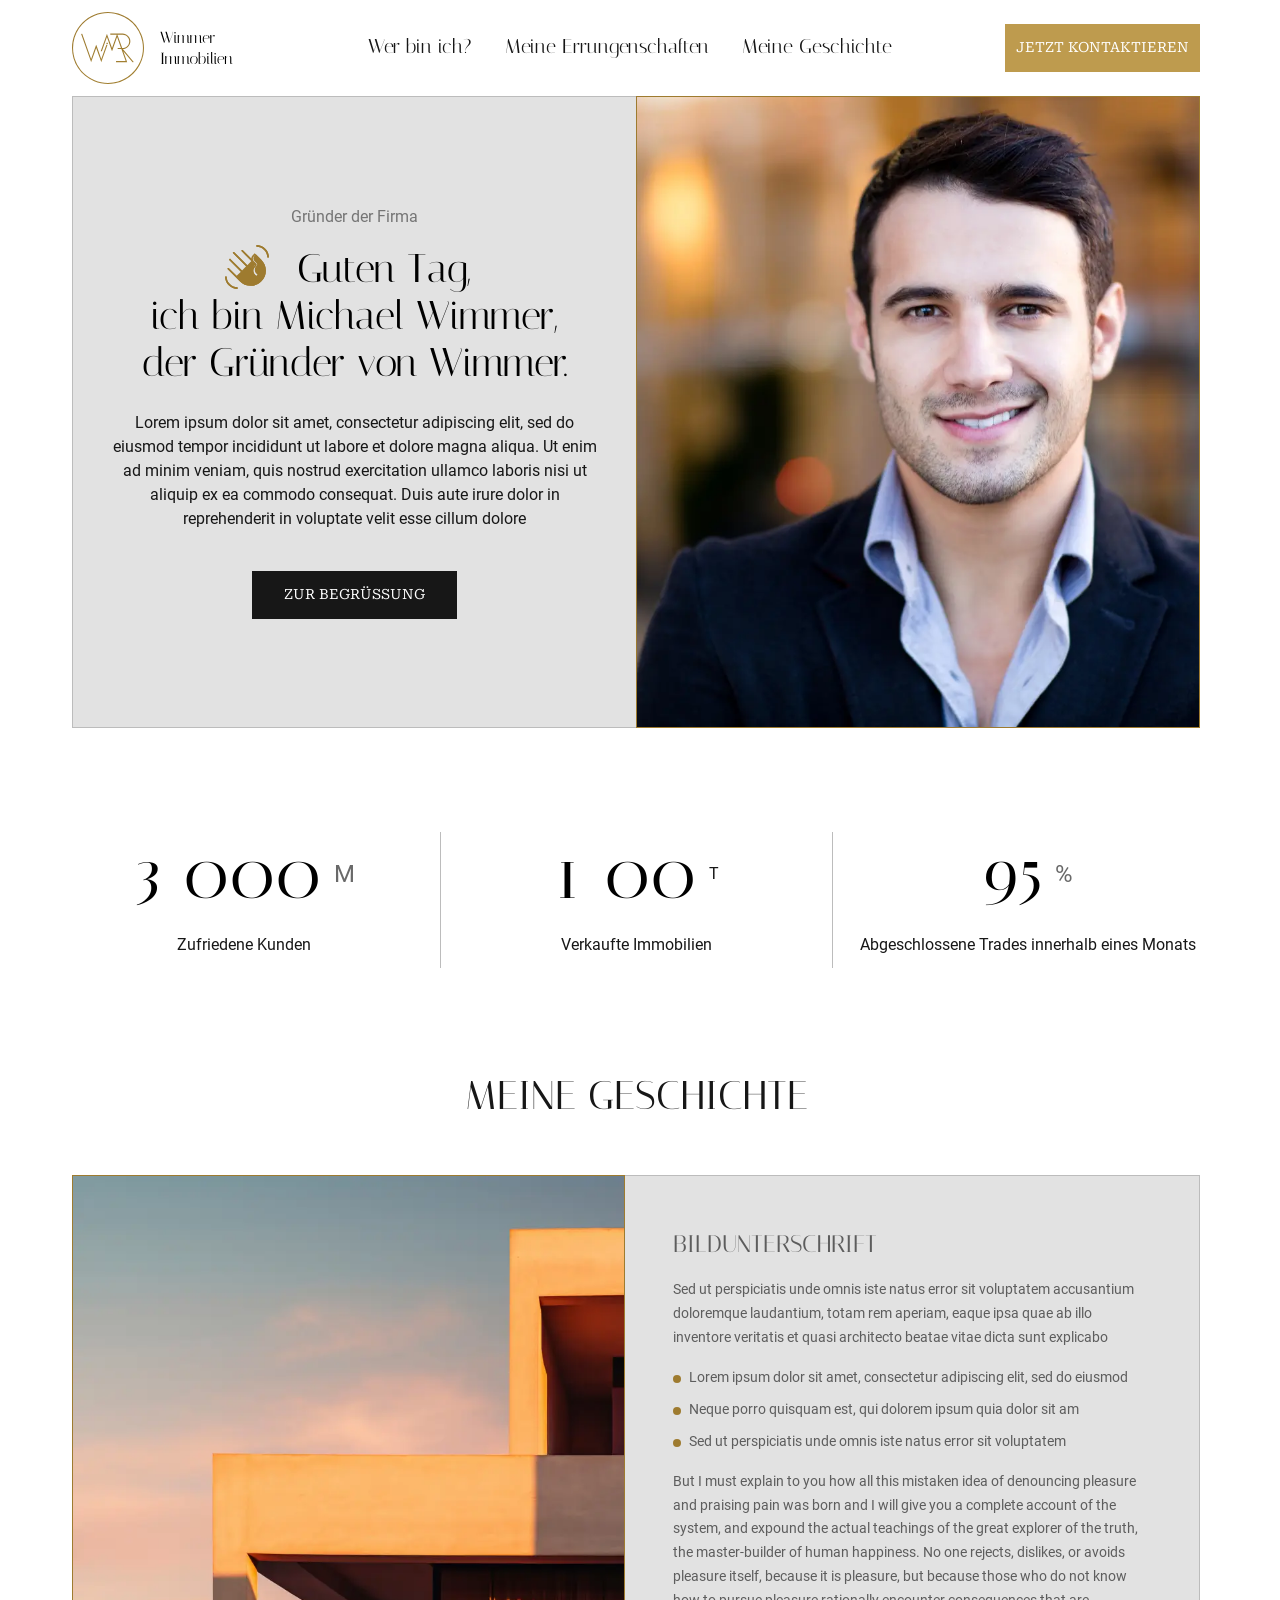
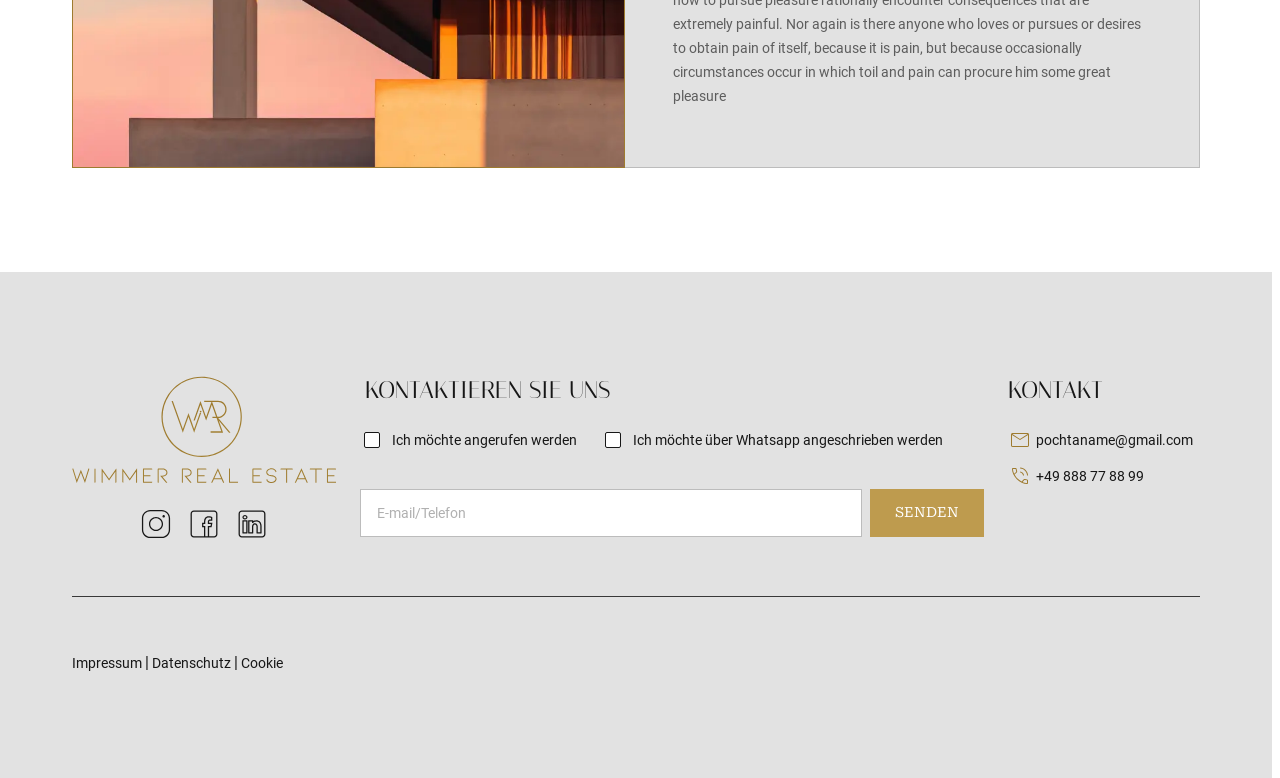
==== commit aa94141b: "Updates" ====
--- a/index.html
+++ b/index.html
@@ -15,7 +15,7 @@
       <div class="container">
         <div class="site-header__body">
           <div class="site-header__logo">
-            <img width="160" height="72" src="images/logo.svg" alt="Logo" title="Logo" />
+            <img width="161" height="72" src="images/logo.svg" alt="Logo" title="Logo" />
           </div>
           <nav class="site-header__menu menu">
             <ul class="menu__list">
--- a/css/main.css
+++ b/css/main.css
@@ -1 +1 @@
-@font-face{font-family:Roboto;font-display:swap;src:url(../fonts/Roboto-Regular.woff2) format("woff2"),url(../fonts/Roboto-Regular.woff) format("woff");font-weight:400;font-style:normal}@font-face{font-family:Roboto;font-display:swap;src:url(../fonts/Roboto-Italic.woff2) format("woff2"),url(../fonts/Roboto-Italic.woff) format("woff");font-weight:400;font-style:italic}@font-face{font-family:Roboto;font-display:swap;src:url(../fonts/Roboto-Bold.woff2) format("woff2"),url(../fonts/Roboto-Bold.woff) format("woff");font-weight:700;font-style:normal}@font-face{font-family:Roboto;font-display:swap;src:url(../fonts/Roboto-BoldItalic.woff2) format("woff2"),url(../fonts/Roboto-BoldItalic.woff) format("woff");font-weight:700;font-style:italic}@font-face{font-family:Italiana;font-display:swap;src:url(../fonts/Italiana-Regular.woff2) format("woff2"),url(../fonts/Italiana-Regular.woff) format("woff");font-weight:700;font-style:normal}@font-face{font-family:"Roboto Serif";font-display:swap;src:url(../fonts/RobotoSerif-Regular.woff2) format("woff2"),url(../fonts/RobotoSerif-Regular.woff) format("woff");font-weight:400;font-style:normal}@font-face{font-family:"Roboto Serif";font-display:swap;src:url(../fonts/RobotoSerif-Italic.woff2) format("woff2"),url(../fonts/RobotoSerif-Italic.woff) format("woff");font-weight:400;font-style:italic}@font-face{font-family:"Roboto Serif";font-display:swap;src:url(../fonts/RobotoSerif-Regular.woff2) format("woff2"),url(../fonts/RobotoSerif-Regular.woff) format("woff");font-weight:700;font-style:normal}@font-face{font-family:"Roboto Serif";font-display:swap;src:url(../fonts/RobotoSerif-BoldItalic.woff2) format("woff2"),url(../fonts/RobotoSerif-BoldItalic.woff) format("woff");font-weight:700;font-style:italic}input[type=text]::-ms-clear{display:none;width:0;height:0}input[type=text]::-ms-reveal{display:none;width:0;height:0}input[type=search]::-webkit-search-cancel-button,input[type=search]::-webkit-search-decoration,input[type=search]::-webkit-search-results-button,input[type=search]::-webkit-search-results-decoration{display:none}*{padding:0;margin:0;border:0}*,:after,:before{-webkit-box-sizing:border-box;box-sizing:border-box}:active,:focus{outline:0}a:active,a:focus{outline:0}aside,footer,header,nav{display:block}body,html{height:100%;width:100%;font-size:100%;line-height:1;font-size:14px;-ms-text-size-adjust:100%;-moz-text-size-adjust:100%;-webkit-text-size-adjust:100%}button,input,textarea{font-family:inherit}input::-ms-clear{display:none}button{cursor:pointer;background:unset;font-size:inherit}button::-moz-focus-inner{padding:0;border:0}a,a:visited{text-decoration:none}a:hover{text-decoration:none}ul li{list-style:none}ol li{list-style:none}img{vertical-align:top}h1,h2,h3,h4,h5,h6{font-size:inherit;font-weight:inherit}body,html{font-family:Roboto;font-size:16px;line-height:150%;font-weight:400;color:#171717;-webkit-font-smoothing:antialiased;scrollbar-gutter:stable}@supports not selector(::-webkit-scrollbar){body,html{scrollbar-width:thin;scrollbar-color:#be9b4e #fff}}body::-webkit-scrollbar,html::-webkit-scrollbar{width:8px;height:8px}body::-webkit-scrollbar-track,html::-webkit-scrollbar-track{background:0 0}body::-webkit-scrollbar-thumb,html::-webkit-scrollbar-thumb{background-color:#be9b4e;border-radius:32px;border:1px solid #fff}body ::-moz-selection,html ::-moz-selection{background:#be9b4e;color:#fff}body ::selection,html ::selection{background:#be9b4e;color:#fff}body.is-lock{overflow:hidden}section{margin:104px 0}section:first-child{margin-top:0}section:last-child{margin-bottom:0}h1,h2,h3{text-transform:uppercase;font-family:Italiana}h1{text-transform:none}h1,h2{font-size:40px;line-height:118%}h2{margin-bottom:56px;text-transform:uppercase}h3{margin-bottom:20px;font-size:24px;line-height:117%}p:has(+p){margin-bottom:16px}ul:not([class]){margin:16px 0}ul:not([class]):last-child{margin-bottom:0}ul:not([class]) li{padding-left:16px;position:relative}ul:not([class]) li:not(:last-child){margin-bottom:8px}ul:not([class]) li::before{content:"";position:absolute;top:9px;left:0;width:8px;aspect-ratio:1/1;background:#9e7b2f;border-radius:50%}ol:not([class]){margin:16px 0}ol:not([class]):last-child{margin-bottom:0}ol:not([class]) li{padding-left:16px;position:relative;counter-increment:item}ol:not([class]) li:not(:last-child){margin-bottom:8px}ol:not([class]) li::before{content:counter(item) ".";position:absolute;top:0;left:0}img{width:100%;height:100%;-o-object-fit:cover;object-fit:cover;-o-object-position:center;object-position:center}svg{max-width:100%}video{width:100%;height:100%;-o-object-fit:cover;object-fit:cover;-o-object-position:center;object-position:center}a{color:inherit;-webkit-transition:all .3s ease-in-out 0s;-o-transition:all .3s ease-in-out 0s;transition:all .3s ease-in-out 0s}a:not([class]){color:#be9b4e;text-decoration:underline}a:not([class]):hover{text-decoration:none}.visually-hidden{position:absolute;width:1px;height:1px;margin:-1px;border:0;padding:0;white-space:nowrap;-webkit-clip-path:inset(100%);clip-path:inset(100%);clip:rect(0 0 0 0);overflow:hidden}.wrapper{min-height:100vh;overflow:clip;display:-webkit-box;display:-ms-flexbox;display:flex;-webkit-box-orient:vertical;-webkit-box-direction:normal;-ms-flex-direction:column;flex-direction:column}.container{max-width:1160px;margin:0 auto;padding:0 16px}.site-page{padding-bottom:104px;-webkit-box-flex:1;-ms-flex:1 1 auto;flex:1 1 auto}.button{padding:16px 32px;white-space:nowrap;background:#be9b4e;-webkit-transition:all .3s ease-in-out 0s;-o-transition:all .3s ease-in-out 0s;transition:all .3s ease-in-out 0s;font-family:"Roboto Serif";display:-webkit-box;display:-ms-flexbox;display:flex;-webkit-box-align:center;-ms-flex-align:center;align-items:center;-webkit-box-pack:center;-ms-flex-pack:center;justify-content:center;font-size:14px;line-height:114%;color:#fff;text-transform:uppercase;height:48px}.button:hover{background:#9e7b2f}.button--black{background:#171717}.menu__list{display:-webkit-box;display:-ms-flexbox;display:flex;-webkit-box-align:center;-ms-flex-align:center;align-items:center;gap:33px}.menu__link{display:block;font-family:Italiana;font-size:20px;line-height:120%;position:relative}.menu__link:hover::after{width:100%}.menu__link::after{content:"";position:absolute;bottom:0;left:0;width:0;height:1px;background:#be9b4e;-webkit-transition:all .3s ease-in-out 0s;-o-transition:all .3s ease-in-out 0s;transition:all .3s ease-in-out 0s}.input{padding:12px 16px;display:block;width:100%;height:48px;border:1px solid #bcbcbc;font-size:14px;line-height:171%;-webkit-transition:all .3s ease-in-out 0s;-o-transition:all .3s ease-in-out 0s;transition:all .3s ease-in-out 0s}.input:hover{border-color:#be9b4e}.input:focus{border-color:#9e7b2f}.input::-webkit-input-placeholder{opacity:1;color:#b0b0b0}.input::-moz-placeholder{opacity:1;color:#b0b0b0}.checkbox{display:-webkit-box;display:-ms-flexbox;display:flex;-webkit-box-align:center;-ms-flex-align:center;align-items:center;gap:8px;cursor:pointer}.checkbox.is-checked .checkbox__indicator::before{border-color:transparent}.checkbox.is-checked .checkbox__indicator::after{opacity:1;visibility:visible}.checkbox__indicator{padding:4px;width:24px;height:24px;position:relative;-webkit-box-flex:0;-ms-flex:none;flex:none}.checkbox__indicator::before{content:"";display:block;width:100%;height:100%;background:#fefefe;border-radius:2px;border:1px solid #171717;-webkit-transition:all .3s ease-in-out 0s;-o-transition:all .3s ease-in-out 0s;transition:all .3s ease-in-out 0s}.checkbox__indicator::after{content:"";position:absolute;top:0;left:3px;right:2px;bottom:1px;background:url(../images/icons/check.svg) 0 0/100% 100% no-repeat;opacity:0;visibility:hidden;-webkit-transition:all .3s ease-in-out 0s;-o-transition:all .3s ease-in-out 0s;transition:all .3s ease-in-out 0s}.checkbox__text{font-size:14px;line-height:143%}.site-header{padding:12px 0}.site-header__body{display:-webkit-box;display:-ms-flexbox;display:flex;-webkit-box-align:center;-ms-flex-align:center;align-items:center}.site-header__logo{width:160px;aspect-ratio:160/72;margin-right:auto}.site-header__menu{margin-top:-4px}.site-header__button{padding-left:11px;padding-right:11px}.site-footer{padding:104px 0;background:#e2e2e2}.site-footer__body{padding-bottom:56px;margin-bottom:56px;border-bottom:1px solid #393939;display:-ms-grid;display:grid;-ms-grid-columns:264px 1fr 192px;grid-template-columns:264px 1fr 192px;gap:24px}.site-footer__logo{margin-bottom:24px;aspect-ratio:264/108}.site-footer__socials{display:-webkit-box;display:-ms-flexbox;display:flex;-webkit-box-pack:center;-ms-flex-pack:center;justify-content:center;-ms-flex-wrap:wrap;flex-wrap:wrap;-webkit-column-gap:16px;-moz-column-gap:16px;column-gap:16px;row-gap:8px}.site-footer__social-link{width:32px;height:32px;display:-webkit-box;display:-ms-flexbox;display:flex;-webkit-box-align:center;-ms-flex-align:center;align-items:center;-webkit-box-pack:center;-ms-flex-pack:center;justify-content:center;color:#171717}.site-footer__social-link:hover{color:#be9b4e}.site-footer__form-title{margin-bottom:24px;font-size:24px;line-height:117%;font-family:Italiana;text-transform:uppercase}.site-footer__form-checkboxes{margin-bottom:37px;display:-webkit-box;display:-ms-flexbox;display:flex;-webkit-column-gap:24px;-moz-column-gap:24px;column-gap:24px;row-gap:12px;-ms-flex-wrap:wrap;flex-wrap:wrap}.site-footer__form-body{display:-webkit-box;display:-ms-flexbox;display:flex;gap:8px}.site-footer__form-item{-webkit-box-flex:1;-ms-flex:1;flex:1}.site-footer__form-button{padding:16px 25px}.site-footer__contacts-title{margin-bottom:24px;font-size:24px;line-height:117%;font-family:Italiana;text-transform:uppercase}.site-footer__contact:not(:last-child){margin-bottom:12px}.site-footer__contact-link{display:-webkit-box;display:-ms-flexbox;display:flex;-webkit-box-align:center;-ms-flex-align:center;align-items:center;gap:4px;font-size:14px;line-height:143%}.site-footer__contact-link:hover{color:#be9b4e}.site-footer__contact-icon{width:24px;height:24px;-webkit-box-flex:0;-ms-flex:none;flex:none}.site-footer__terms{display:-webkit-box;display:-ms-flexbox;display:flex;gap:10px}.site-footer__terms-item{position:relative}.site-footer__terms-item:not(:last-child)::after{content:"|";position:absolute;top:50%;left:calc(100% + 3px);-webkit-transform:translateY(-50%);-ms-transform:translateY(-50%);transform:translateY(-50%)}.site-footer__terms-link{font-size:14px;line-height:143%;display:block;border-bottom:1px solid transparent}.site-footer__terms-link:hover{border-color:#be9b4e;color:#be9b4e}.hero__body{display:-ms-grid;display:grid;-ms-grid-columns:(1fr)[2];grid-template-columns:repeat(2,1fr)}.hero__content{padding:64px 35px;background:#e2e2e2;border:1px solid #bcbcbc;display:-webkit-box;display:-ms-flexbox;display:flex;-webkit-box-orient:vertical;-webkit-box-direction:normal;-ms-flex-direction:column;flex-direction:column;-webkit-box-align:center;-ms-flex-align:center;align-items:center;-webkit-box-pack:center;-ms-flex-pack:center;justify-content:center;text-align:center}.hero__post{margin-bottom:16px;color:#757575}.hero__title{margin-bottom:24px;color:#000}.hero__title-icon{margin:-11px 16px 0 -12px;width:44px;height:44px;display:inline-block;vertical-align:middle}.hero__title-icon svg{width:100%;height:100%}.hero__text{margin-bottom:40px}.hero__image{border:1px solid #9e7b2f}.achievements__list{display:-ms-grid;display:grid;-ms-grid-columns:(1fr)[3];grid-template-columns:repeat(3,1fr);gap:48px;text-align:center}.achievements__item{padding-bottom:11px;display:-webkit-box;display:-ms-flexbox;display:flex;-webkit-box-orient:vertical;-webkit-box-direction:normal;-ms-flex-direction:column;flex-direction:column;-webkit-box-align:center;-ms-flex-align:center;align-items:center;position:relative}.achievements__item:not(:nth-child(3n))::after{content:"";position:absolute;top:0;left:calc(100% + 24px);height:100%;width:1px;background:#bcbcbc}.achievements__item-number{margin-bottom:16px;display:-webkit-box;display:-ms-flexbox;display:flex;-webkit-box-align:center;-ms-flex-align:center;align-items:center;gap:12px}.achievements__item-number-value{font-size:72px;line-height:118%;font-family:Italiana;color:#000}.achievements__item-number-symbol{-webkit-box-flex:0;-ms-flex:none;flex:none;font-size:24px;line-height:117%;color:#696969}.history__title{text-align:center}.history__body{display:-ms-grid;display:grid;-ms-grid-columns:1fr 1.04fr;grid-template-columns:1fr 1.04fr}.history__image{border:1px solid #9e7b2f}.history__content{padding:54px 48px;background:#e2e2e2;border:1px solid #bcbcbc;font-size:14px;line-height:171%;color:#5d5d5d}@media (min-width:767px){.hero__content{border-right:unset}.hero__image--mobile{display:none}.history__content{border-left:unset}}@media (min-width:992px){.site-header__logo{-webkit-box-flex:0;-ms-flex:none;flex:none}}@media (min-width:1200px){.site-header__menu{margin-right:113px;margin-left:32px}.site-footer__form-title{margin-left:5px}.hero__title{width:93%}}@media (max-width:1200px){.site-header__logo{margin-right:64px}.site-header__menu{margin-right:auto}}@media (max-width:992px){section{margin:80px 0}h1,h2{font-size:32px}h3{font-size:20px}.site-page{padding-bottom:80px}.site-header__body{-webkit-box-pack:justify;-ms-flex-pack:justify;justify-content:space-between}.site-header__logo{margin-right:32px}.site-header__menu{display:none}.site-footer{padding:80px 0}.site-footer__body{-ms-grid-columns:180px 1fr 180px;grid-template-columns:180px 1fr 180px}.site-footer__form-title{font-size:20px}.site-footer__contacts-title{font-size:20px}.hero__content{padding:48px 24px}.hero__title-icon{margin:0;margin-top:-11px;width:32px;height:32px}.achievements__item-number-value{font-size:64px;line-height:130%}.achievements__item-number-symbol{font-size:20px;line-height:130%}.history__content{padding:48px 24px}}@media (max-width:767px){.site-footer{padding:48px 0}.site-footer__body{padding-bottom:32px;margin-bottom:32px;display:-webkit-box;display:-ms-flexbox;display:flex;-webkit-box-pack:justify;-ms-flex-pack:justify;justify-content:space-between;-ms-flex-wrap:wrap;flex-wrap:wrap;-webkit-column-gap:32px;-moz-column-gap:32px;column-gap:32px;row-gap:48px}.site-footer__left{-webkit-box-ordinal-group:2;-ms-flex-order:1;order:1}.site-footer__form{width:100%;-webkit-box-ordinal-group:4;-ms-flex-order:3;order:3}.site-footer__contacts{-webkit-box-ordinal-group:3;-ms-flex-order:2;order:2}.hero__body{display:block}.hero__content{-webkit-box-align:center;-ms-flex-align:center;align-items:center}.hero__title{margin-bottom:40px}.hero__title br{display:none}.hero__image--desktop{display:none}.hero__image{margin-bottom:40px;aspect-ratio:1/1;width:100%;-ms-flex-item-align:start;-ms-grid-row-align:start;align-self:start}.achievements__item-number-value{font-size:40px}.achievements__item-number-symbol{font-size:16px;line-height:130%}.achievements__item-description{font-size:14px}.history__body{display:-webkit-box;display:-ms-flexbox;display:flex;-webkit-box-orient:vertical;-webkit-box-direction:reverse;-ms-flex-direction:column-reverse;flex-direction:column-reverse;-webkit-box-align:start;-ms-flex-align:start;align-items:start}.history__image{aspect-ratio:1/1;max-width:100%}}@media (max-width:576px){.site-header__logo{margin-right:24px;width:140px}.site-header__button{font-size:12px}.site-footer__body{-webkit-box-orient:vertical;-webkit-box-direction:normal;-ms-flex-direction:column;flex-direction:column;gap:48px}.site-footer__left{display:-webkit-box;display:-ms-flexbox;display:flex;-webkit-box-align:start;-ms-flex-align:start;align-items:start;-webkit-box-pack:justify;-ms-flex-pack:justify;justify-content:space-between;-ms-flex-wrap:wrap;flex-wrap:wrap;gap:32px}.site-footer__logo{margin:0;width:140px}.site-footer__socials{gap:8px}.site-footer__social-link{width:24px;height:24px}.hero__content{text-align:left;-webkit-box-align:stretch;-ms-flex-align:stretch;align-items:stretch}.hero__button{max-width:unset}.achievements__list{display:-webkit-box;display:-ms-flexbox;display:flex;-webkit-box-orient:vertical;-webkit-box-direction:normal;-ms-flex-direction:column;flex-direction:column;gap:24px}.achievements__item{padding-bottom:24px;border-bottom:1px solid #bcbcbc}.achievements__item:not(:nth-child(3n))::after{display:none}.achievements__item-number-value{font-size:48px}.achievements__item-description{font-size:16px}.history__content{text-align:left;-webkit-box-align:stretch;-ms-flex-align:stretch;align-items:stretch}}@media (max-width:370px){.site-header__button{font-size:10px}.site-footer__form-body{-webkit-box-orient:vertical;-webkit-box-direction:normal;-ms-flex-direction:column;flex-direction:column;gap:16px}.hero__content{padding:48px 16px}.history__content{padding:48px 16px}}+@font-face{font-family:Roboto;font-display:swap;src:url(../fonts/Roboto-Regular.woff2) format("woff2"),url(../fonts/Roboto-Regular.woff) format("woff");font-weight:400;font-style:normal}@font-face{font-family:Roboto;font-display:swap;src:url(../fonts/Roboto-Italic.woff2) format("woff2"),url(../fonts/Roboto-Italic.woff) format("woff");font-weight:400;font-style:italic}@font-face{font-family:Roboto;font-display:swap;src:url(../fonts/Roboto-Bold.woff2) format("woff2"),url(../fonts/Roboto-Bold.woff) format("woff");font-weight:700;font-style:normal}@font-face{font-family:Roboto;font-display:swap;src:url(../fonts/Roboto-BoldItalic.woff2) format("woff2"),url(../fonts/Roboto-BoldItalic.woff) format("woff");font-weight:700;font-style:italic}@font-face{font-family:Italiana;font-display:swap;src:url(../fonts/Italiana-Regular.woff2) format("woff2"),url(../fonts/Italiana-Regular.woff) format("woff");font-weight:700;font-style:normal}@font-face{font-family:"Roboto Serif";font-display:swap;src:url(../fonts/RobotoSerif-Regular.woff2) format("woff2"),url(../fonts/RobotoSerif-Regular.woff) format("woff");font-weight:400;font-style:normal}@font-face{font-family:"Roboto Serif";font-display:swap;src:url(../fonts/RobotoSerif-Italic.woff2) format("woff2"),url(../fonts/RobotoSerif-Italic.woff) format("woff");font-weight:400;font-style:italic}@font-face{font-family:"Roboto Serif";font-display:swap;src:url(../fonts/RobotoSerif-Regular.woff2) format("woff2"),url(../fonts/RobotoSerif-Regular.woff) format("woff");font-weight:700;font-style:normal}@font-face{font-family:"Roboto Serif";font-display:swap;src:url(../fonts/RobotoSerif-BoldItalic.woff2) format("woff2"),url(../fonts/RobotoSerif-BoldItalic.woff) format("woff");font-weight:700;font-style:italic}input[type=text]::-ms-clear{display:none;width:0;height:0}input[type=text]::-ms-reveal{display:none;width:0;height:0}input[type=search]::-webkit-search-cancel-button,input[type=search]::-webkit-search-decoration,input[type=search]::-webkit-search-results-button,input[type=search]::-webkit-search-results-decoration{display:none}*{padding:0;margin:0;border:0}*,:after,:before{-webkit-box-sizing:border-box;box-sizing:border-box}:active,:focus{outline:0}a:active,a:focus{outline:0}aside,footer,header,nav{display:block}body,html{height:100%;width:100%;font-size:100%;line-height:1;font-size:14px;-ms-text-size-adjust:100%;-moz-text-size-adjust:100%;-webkit-text-size-adjust:100%}button,input,textarea{font-family:inherit}input::-ms-clear{display:none}button{cursor:pointer;background:unset;font-size:inherit}button::-moz-focus-inner{padding:0;border:0}a,a:visited{text-decoration:none}a:hover{text-decoration:none}ul li{list-style:none}ol li{list-style:none}img{vertical-align:top}h1,h2,h3,h4,h5,h6{font-size:inherit;font-weight:inherit}body,html{font-family:Roboto;font-size:16px;line-height:150%;font-weight:400;color:#171717;-webkit-font-smoothing:antialiased;scrollbar-gutter:stable}@supports not selector(::-webkit-scrollbar){body,html{scrollbar-width:thin;scrollbar-color:#be9b4e #fff}}body::-webkit-scrollbar,html::-webkit-scrollbar{width:8px;height:8px}body::-webkit-scrollbar-track,html::-webkit-scrollbar-track{background:0 0}body::-webkit-scrollbar-thumb,html::-webkit-scrollbar-thumb{background-color:#be9b4e;border-radius:32px;border:1px solid #fff}body ::-moz-selection,html ::-moz-selection{background:#be9b4e;color:#fff}body ::selection,html ::selection{background:#be9b4e;color:#fff}body.is-lock{overflow:hidden}section{margin:104px 0}section:first-child{margin-top:0}section:last-child{margin-bottom:0}h1,h2,h3{text-transform:uppercase;font-family:Italiana}h1{text-transform:none}h1,h2{font-size:40px;line-height:118%}h2{margin-bottom:56px;text-transform:uppercase}h3{margin-bottom:20px;font-size:24px;line-height:117%}p:has(+p){margin-bottom:16px}ul:not([class]){margin:16px 0}ul:not([class]):last-child{margin-bottom:0}ul:not([class]) li{padding-left:16px;position:relative}ul:not([class]) li:not(:last-child){margin-bottom:8px}ul:not([class]) li::before{content:"";position:absolute;top:9px;left:0;width:8px;aspect-ratio:1/1;background:#9e7b2f;border-radius:50%}ol:not([class]){margin:16px 0}ol:not([class]):last-child{margin-bottom:0}ol:not([class]) li{padding-left:16px;position:relative;counter-increment:item}ol:not([class]) li:not(:last-child){margin-bottom:8px}ol:not([class]) li::before{content:counter(item) ".";position:absolute;top:0;left:0}img{width:100%;height:100%;-o-object-fit:cover;object-fit:cover;-o-object-position:center;object-position:center}svg{max-width:100%}video{width:100%;height:100%;-o-object-fit:cover;object-fit:cover;-o-object-position:center;object-position:center}a{color:inherit;-webkit-transition:all .3s ease-in-out 0s;-o-transition:all .3s ease-in-out 0s;transition:all .3s ease-in-out 0s}a:not([class]){color:#be9b4e;text-decoration:underline}a:not([class]):hover{text-decoration:none}.visually-hidden{position:absolute;width:1px;height:1px;margin:-1px;border:0;padding:0;white-space:nowrap;-webkit-clip-path:inset(100%);clip-path:inset(100%);clip:rect(0 0 0 0);overflow:hidden}.wrapper{min-height:100vh;overflow:clip;display:-webkit-box;display:-ms-flexbox;display:flex;-webkit-box-orient:vertical;-webkit-box-direction:normal;-ms-flex-direction:column;flex-direction:column}.container{max-width:1160px;margin:0 auto;padding:0 16px}.site-page{padding-bottom:104px;-webkit-box-flex:1;-ms-flex:1 1 auto;flex:1 1 auto}.button{padding:16px 32px;white-space:nowrap;background:#be9b4e;-webkit-transition:all .3s ease-in-out 0s;-o-transition:all .3s ease-in-out 0s;transition:all .3s ease-in-out 0s;font-family:"Roboto Serif";display:-webkit-box;display:-ms-flexbox;display:flex;-webkit-box-align:center;-ms-flex-align:center;align-items:center;-webkit-box-pack:center;-ms-flex-pack:center;justify-content:center;font-size:14px;line-height:114%;color:#fff;text-transform:uppercase;height:48px}.button:hover{background:#9e7b2f}.button--black{background:#171717}.menu__list{display:-webkit-box;display:-ms-flexbox;display:flex;-webkit-box-align:center;-ms-flex-align:center;align-items:center;gap:33px}.menu__link{display:block;font-family:Italiana;font-size:20px;line-height:120%;position:relative}.menu__link:hover::after{width:100%}.menu__link::after{content:"";position:absolute;bottom:0;left:0;width:0;height:1px;background:#be9b4e;-webkit-transition:all .3s ease-in-out 0s;-o-transition:all .3s ease-in-out 0s;transition:all .3s ease-in-out 0s}.input{padding:12px 16px;display:block;width:100%;height:48px;border:1px solid #bcbcbc;font-size:14px;line-height:171%;-webkit-transition:all .3s ease-in-out 0s;-o-transition:all .3s ease-in-out 0s;transition:all .3s ease-in-out 0s}.input:hover{border-color:#be9b4e}.input:focus{border-color:#9e7b2f}.input::-webkit-input-placeholder{opacity:1;color:#b0b0b0}.input::-moz-placeholder{opacity:1;color:#b0b0b0}.checkbox{display:-webkit-box;display:-ms-flexbox;display:flex;-webkit-box-align:center;-ms-flex-align:center;align-items:center;gap:8px;cursor:pointer}.checkbox.is-checked .checkbox__indicator::before{border-color:transparent}.checkbox.is-checked .checkbox__indicator::after{opacity:1;visibility:visible}.checkbox__indicator{padding:4px;width:24px;height:24px;position:relative;-webkit-box-flex:0;-ms-flex:none;flex:none}.checkbox__indicator::before{content:"";display:block;width:100%;height:100%;background:#fefefe;border-radius:2px;border:1px solid #171717;-webkit-transition:all .3s ease-in-out 0s;-o-transition:all .3s ease-in-out 0s;transition:all .3s ease-in-out 0s}.checkbox__indicator::after{content:"";position:absolute;top:0;left:3px;right:2px;bottom:1px;background:url(../images/icons/check.svg) 0 0/100% 100% no-repeat;opacity:0;visibility:hidden;-webkit-transition:all .3s ease-in-out 0s;-o-transition:all .3s ease-in-out 0s;transition:all .3s ease-in-out 0s}.checkbox__text{font-size:14px;line-height:143%}.site-header{padding:12px 0}.site-header__body{display:-webkit-box;display:-ms-flexbox;display:flex;-webkit-box-align:center;-ms-flex-align:center;align-items:center}.site-header__logo{width:161px;aspect-ratio:161/72;margin-right:auto}.site-header__menu{margin-top:-4px}.site-header__button{padding-left:11px;padding-right:11px}.site-footer{padding:104px 0;background:#e2e2e2}.site-footer__body{padding-bottom:56px;margin-bottom:56px;border-bottom:1px solid #393939;display:-ms-grid;display:grid;-ms-grid-columns:264px 1fr 192px;grid-template-columns:264px 1fr 192px;gap:24px}.site-footer__logo{margin-bottom:24px;aspect-ratio:264/108}.site-footer__socials{display:-webkit-box;display:-ms-flexbox;display:flex;-webkit-box-pack:center;-ms-flex-pack:center;justify-content:center;-ms-flex-wrap:wrap;flex-wrap:wrap;-webkit-column-gap:16px;-moz-column-gap:16px;column-gap:16px;row-gap:8px}.site-footer__social-link{width:32px;height:32px;display:-webkit-box;display:-ms-flexbox;display:flex;-webkit-box-align:center;-ms-flex-align:center;align-items:center;-webkit-box-pack:center;-ms-flex-pack:center;justify-content:center;color:#171717}.site-footer__social-link:hover{color:#be9b4e}.site-footer__form-title{margin-bottom:24px;font-size:24px;line-height:117%;font-family:Italiana;text-transform:uppercase}.site-footer__form-checkboxes{margin-bottom:37px;display:-webkit-box;display:-ms-flexbox;display:flex;-webkit-column-gap:24px;-moz-column-gap:24px;column-gap:24px;row-gap:12px;-ms-flex-wrap:wrap;flex-wrap:wrap}.site-footer__form-body{display:-webkit-box;display:-ms-flexbox;display:flex;gap:8px}.site-footer__form-item{-webkit-box-flex:1;-ms-flex:1;flex:1}.site-footer__form-button{padding:16px 25px}.site-footer__contacts-title{margin-bottom:24px;font-size:24px;line-height:117%;font-family:Italiana;text-transform:uppercase}.site-footer__contact:not(:last-child){margin-bottom:12px}.site-footer__contact-link{display:-webkit-box;display:-ms-flexbox;display:flex;-webkit-box-align:center;-ms-flex-align:center;align-items:center;gap:4px;font-size:14px;line-height:143%}.site-footer__contact-link:hover{color:#be9b4e}.site-footer__contact-icon{width:24px;height:24px;-webkit-box-flex:0;-ms-flex:none;flex:none}.site-footer__terms{display:-webkit-box;display:-ms-flexbox;display:flex;gap:10px}.site-footer__terms-item{position:relative}.site-footer__terms-item:not(:last-child)::after{content:"|";position:absolute;top:50%;left:calc(100% + 3px);-webkit-transform:translateY(-50%);-ms-transform:translateY(-50%);transform:translateY(-50%)}.site-footer__terms-link{font-size:14px;line-height:143%;display:block;border-bottom:1px solid transparent}.site-footer__terms-link:hover{border-color:#be9b4e;color:#be9b4e}.hero__body{display:-ms-grid;display:grid;-ms-grid-columns:(1fr)[2];grid-template-columns:repeat(2,1fr)}.hero__content{padding:64px 35px;background:#e2e2e2;border:1px solid #bcbcbc;display:-webkit-box;display:-ms-flexbox;display:flex;-webkit-box-orient:vertical;-webkit-box-direction:normal;-ms-flex-direction:column;flex-direction:column;-webkit-box-align:center;-ms-flex-align:center;align-items:center;-webkit-box-pack:center;-ms-flex-pack:center;justify-content:center;text-align:center}.hero__post{margin-bottom:16px;color:#757575}.hero__title{margin-bottom:24px;color:#000}.hero__title-icon{margin:-11px 16px 0 -12px;width:44px;height:44px;display:inline-block;vertical-align:middle}.hero__title-icon svg{width:100%;height:100%}.hero__text{margin-bottom:40px}.hero__image{border:1px solid #9e7b2f}.achievements__list{display:-ms-grid;display:grid;-ms-grid-columns:(1fr)[3];grid-template-columns:repeat(3,1fr);gap:48px;text-align:center}.achievements__item{padding-bottom:11px;display:-webkit-box;display:-ms-flexbox;display:flex;-webkit-box-orient:vertical;-webkit-box-direction:normal;-ms-flex-direction:column;flex-direction:column;-webkit-box-align:center;-ms-flex-align:center;align-items:center;position:relative}.achievements__item:not(:nth-child(3n))::after{content:"";position:absolute;top:0;left:calc(100% + 24px);height:100%;width:1px;background:#bcbcbc}.achievements__item-number{margin-bottom:16px;display:-webkit-box;display:-ms-flexbox;display:flex;-webkit-box-align:center;-ms-flex-align:center;align-items:center;gap:12px}.achievements__item-number-value{font-size:72px;line-height:118%;font-family:Italiana;color:#000}.achievements__item-number-symbol{-webkit-box-flex:0;-ms-flex:none;flex:none;font-size:24px;line-height:117%;color:#696969}.history__title{text-align:center}.history__body{display:-ms-grid;display:grid;-ms-grid-columns:1fr 1.04fr;grid-template-columns:1fr 1.04fr}.history__image{border:1px solid #9e7b2f}.history__content{padding:54px 48px;background:#e2e2e2;border:1px solid #bcbcbc;font-size:14px;line-height:171%;color:#5d5d5d}@media (min-width:767px){.hero__content{border-right:unset}.hero__image--mobile{display:none}.history__content{border-left:unset}}@media (min-width:992px){.site-header__logo{-webkit-box-flex:0;-ms-flex:none;flex:none}}@media (min-width:1200px){.site-header__menu{margin-right:113px;margin-left:32px}.site-footer__form-title{margin-left:5px}.hero__title{width:93%}}@media (max-width:1200px){.site-header__logo{margin-right:64px}.site-header__menu{margin-right:auto}}@media (max-width:992px){section{margin:80px 0}h1,h2{font-size:32px}h3{font-size:20px}.site-page{padding-bottom:80px}.site-header__body{-webkit-box-pack:justify;-ms-flex-pack:justify;justify-content:space-between}.site-header__logo{margin-right:32px}.site-header__menu{display:none}.site-footer{padding:80px 0}.site-footer__body{-ms-grid-columns:180px 1fr 180px;grid-template-columns:180px 1fr 180px}.site-footer__form-title{font-size:20px}.site-footer__contacts-title{font-size:20px}.hero__content{padding:48px 24px}.hero__title-icon{margin:0;margin-top:-11px;width:32px;height:32px}.achievements__item-number-value{font-size:64px;line-height:130%}.achievements__item-number-symbol{font-size:20px;line-height:130%}.history__content{padding:48px 24px}}@media (max-width:767px){.site-footer{padding:48px 0}.site-footer__body{padding-bottom:32px;margin-bottom:32px;display:-webkit-box;display:-ms-flexbox;display:flex;-webkit-box-pack:justify;-ms-flex-pack:justify;justify-content:space-between;-ms-flex-wrap:wrap;flex-wrap:wrap;-webkit-column-gap:32px;-moz-column-gap:32px;column-gap:32px;row-gap:48px}.site-footer__left{-webkit-box-ordinal-group:2;-ms-flex-order:1;order:1}.site-footer__form{width:100%;-webkit-box-ordinal-group:4;-ms-flex-order:3;order:3}.site-footer__contacts{-webkit-box-ordinal-group:3;-ms-flex-order:2;order:2}.hero__body{display:block}.hero__content{-webkit-box-align:center;-ms-flex-align:center;align-items:center}.hero__title{margin-bottom:40px}.hero__title br{display:none}.hero__image--desktop{display:none}.hero__image{margin-bottom:40px;aspect-ratio:1/1;width:100%;-ms-flex-item-align:start;-ms-grid-row-align:start;align-self:start}.achievements__item-number-value{font-size:40px}.achievements__item-number-symbol{font-size:16px;line-height:130%}.achievements__item-description{font-size:14px}.history__body{display:-webkit-box;display:-ms-flexbox;display:flex;-webkit-box-orient:vertical;-webkit-box-direction:reverse;-ms-flex-direction:column-reverse;flex-direction:column-reverse;-webkit-box-align:start;-ms-flex-align:start;align-items:start}.history__image{aspect-ratio:1/1;max-width:100%}}@media (max-width:576px){.site-header__logo{margin-right:24px;width:140px}.site-header__button{font-size:12px}.site-footer__body{-webkit-box-orient:vertical;-webkit-box-direction:normal;-ms-flex-direction:column;flex-direction:column;gap:48px}.site-footer__left{display:-webkit-box;display:-ms-flexbox;display:flex;-webkit-box-align:start;-ms-flex-align:start;align-items:start;-webkit-box-pack:justify;-ms-flex-pack:justify;justify-content:space-between;-ms-flex-wrap:wrap;flex-wrap:wrap;gap:32px}.site-footer__logo{margin:0;width:140px}.site-footer__socials{gap:8px}.site-footer__social-link{width:24px;height:24px}.hero__content{text-align:left;-webkit-box-align:stretch;-ms-flex-align:stretch;align-items:stretch}.hero__button{max-width:unset}.achievements__list{display:-webkit-box;display:-ms-flexbox;display:flex;-webkit-box-orient:vertical;-webkit-box-direction:normal;-ms-flex-direction:column;flex-direction:column;gap:24px}.achievements__item{padding-bottom:24px;border-bottom:1px solid #bcbcbc}.achievements__item:not(:nth-child(3n))::after{display:none}.achievements__item-number-value{font-size:48px}.achievements__item-description{font-size:16px}.history__content{text-align:left;-webkit-box-align:stretch;-ms-flex-align:stretch;align-items:stretch}}@media (max-width:370px){.site-header__button{font-size:10px}.site-footer__form-body{-webkit-box-orient:vertical;-webkit-box-direction:normal;-ms-flex-direction:column;flex-direction:column;gap:16px}.hero__content{padding:48px 16px}.history__content{padding:48px 16px}}
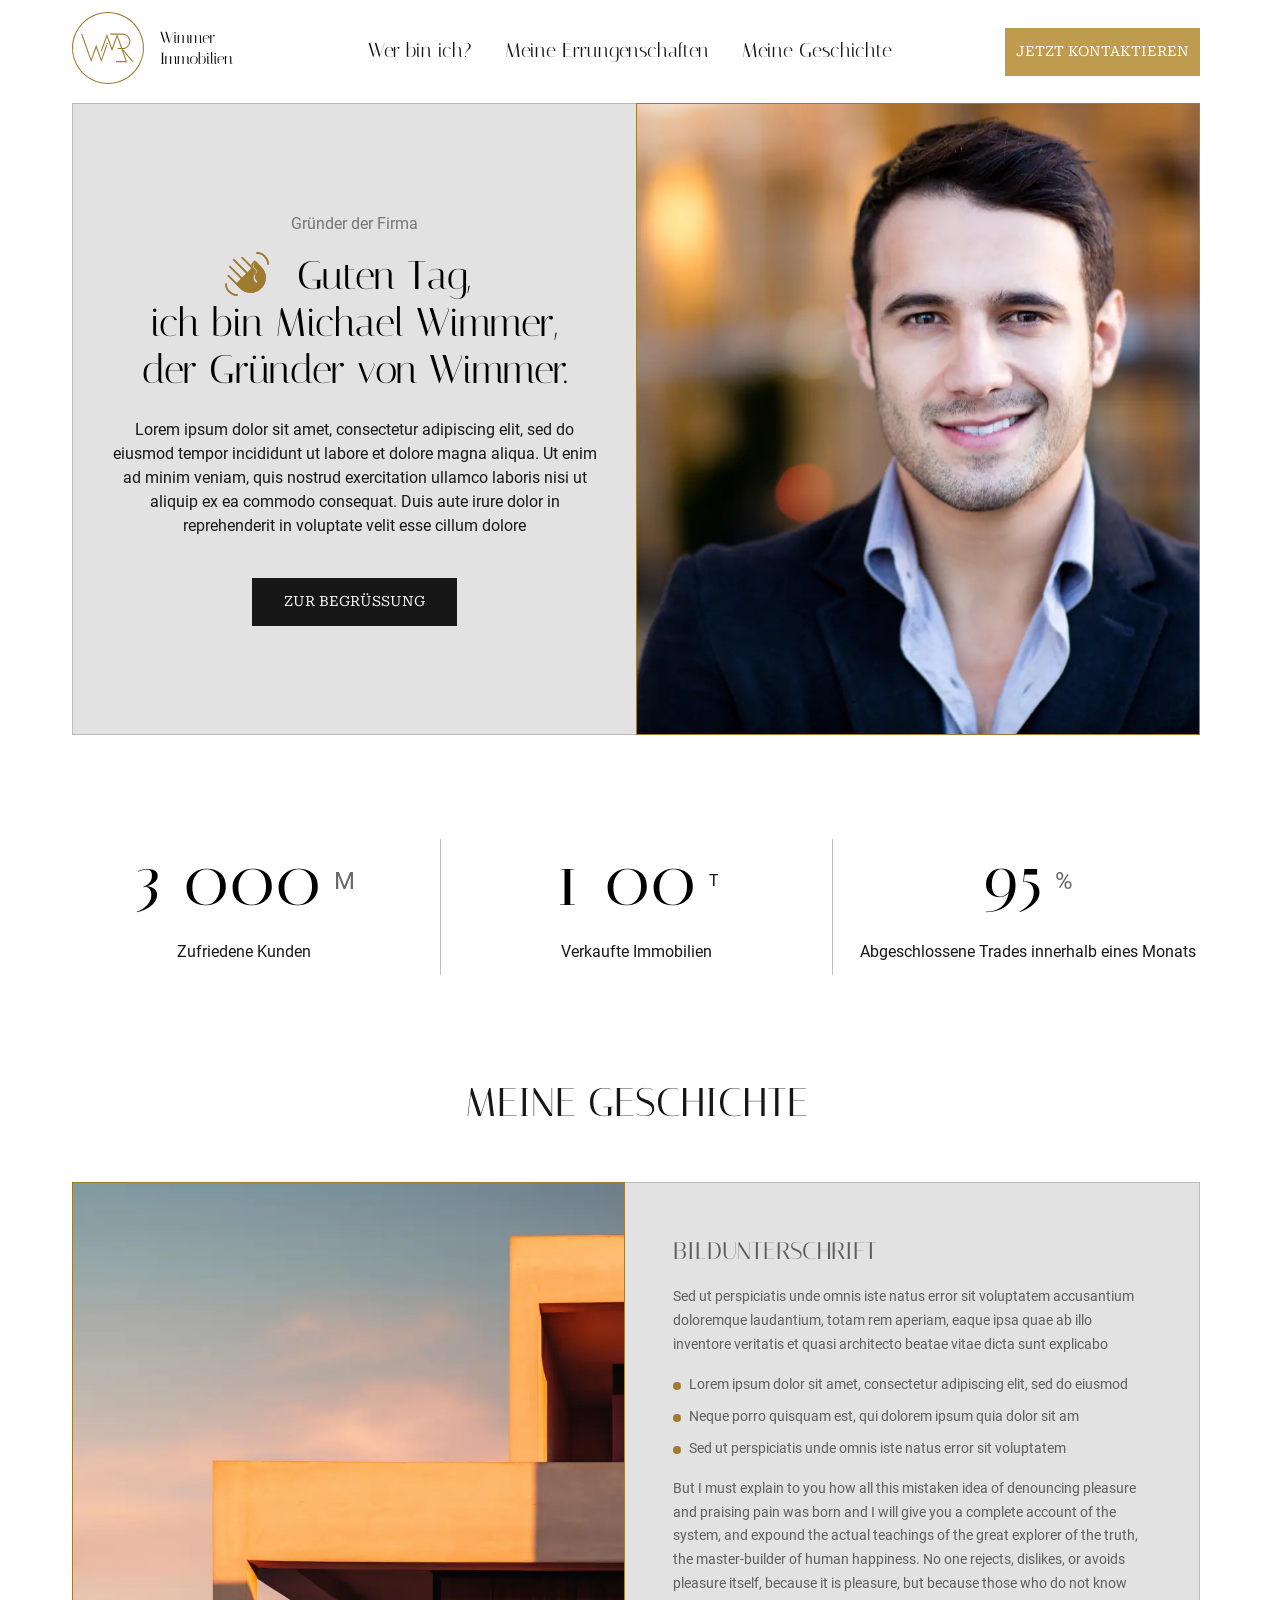
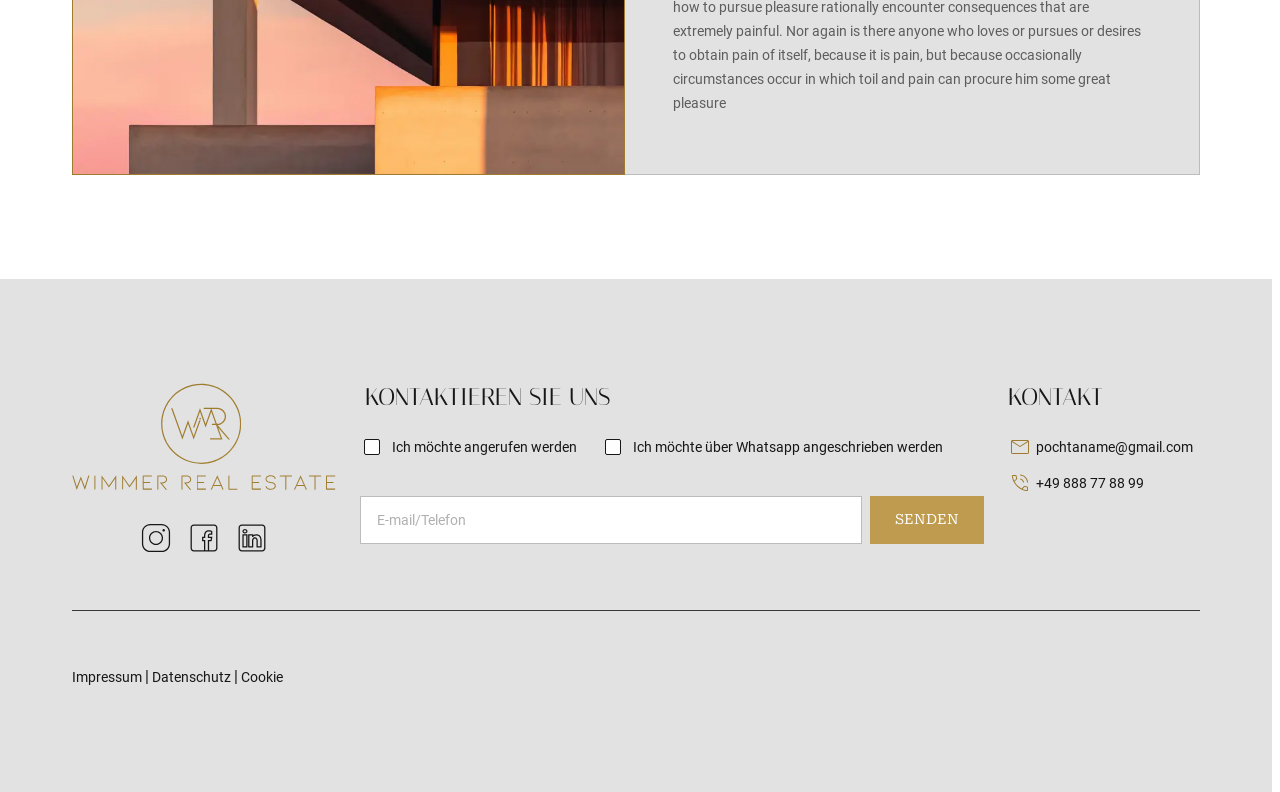
==== commit 49cdad3e: "Updates" ====
--- a/index.html
+++ b/index.html
@@ -15,7 +15,75 @@
       <div class="container">
         <div class="site-header__body">
           <div class="site-header__logo">
-            <img width="161" height="72" src="images/logo.svg" alt="Logo" title="Logo" />
+            <svg width="161" height="72" viewBox="0 0 161 72" fill="none" xmlns="http://www.w3.org/2000/svg">
+              <mask id="mask0_4011_123" style="mask-type:luminance" maskUnits="userSpaceOnUse" x="9" y="21" width="27" height="30">
+                <path d="M29.2843 46.8948L28.2281 43.9335L27.6457 42.3011L24.7898 34.2908L24.6163 33.8045L24.2074 32.6553L23.7985 33.8045L23.6251 34.2908L19.1305 46.8948L10.1971 21.8447H9.0293L18.5481 48.5241L18.7433 49.0724L19.1305 50.1596L19.5146 49.0755L19.7128 48.5241L24.2074 35.9263L27.0634 43.9335L27.6457 45.5659L28.702 48.5241L28.8971 49.0755L29.2843 50.1596L29.6684 49.0724L29.8636 48.5241L35.5259 32.6553H34.3613L29.2843 46.8948Z" fill="white" />
+              </mask>
+              <g mask="url(#mask0_4011_123)">
+                <path d="M28.9005 10.3715L-3.23145 28.9229L15.6529 61.6315L47.7848 43.0801L28.9005 10.3715Z" fill="url(#paint0_linear_4011_123)" />
+              </g>
+              <mask id="mask1_4011_123" style="mask-type:luminance" maskUnits="userSpaceOnUse" x="28" y="21" width="34" height="30">
+                <path d="M49.7441 34.8744L45.677 23.4753L45.4818 22.927L45.4044 22.704H50.8933V22.6823C51.6721 22.7144 52.4384 22.8887 53.1545 23.1965C54.7525 23.8739 56.0236 25.1472 56.6982 26.7463C57.0416 27.5627 57.2185 28.4394 57.2185 29.3251C57.2185 30.2107 57.0416 31.0874 56.6982 31.9038C56.0236 33.4954 54.7593 34.7642 53.17 35.4443C52.3543 35.7912 51.4761 35.9673 50.5897 35.9616H50.1468L49.7441 34.8744ZM38.2831 21.5238V22.7195H44.788L44.7074 22.9394L44.5092 23.4908L40.0177 36.0886L37.1587 28.0783L36.5794 26.4366L35.5262 23.4815L35.328 22.9301L34.9439 21.846L34.5567 22.9301L34.3616 23.4815L28.7178 39.3008H29.8825L34.9439 25.1077L36.0002 28.069L36.5794 29.7014L39.4354 37.7117L39.5221 37.9564L39.6119 38.1981L39.8164 38.7742L40.0208 39.3472L40.4297 38.1981L40.6032 37.7117L45.0977 25.1077L47.5758 32.0803L48.2728 34.0411L48.7591 35.4133L48.9573 35.9647H45.677V37.117H49.3755L53.613 48.9869H44.0322V50.1578H55.1834L54.7653 48.9869L51.3301 39.3534L60.5268 50.1609H61.9671L50.8685 37.1108C51.8076 37.0792 52.7328 36.8744 53.5975 36.5068C55.4658 35.7121 56.9535 34.2244 57.7482 32.356C58.1509 31.3952 58.3583 30.3638 58.3583 29.322C58.3583 28.2801 58.1509 27.2487 57.7482 26.2879C56.9535 24.4195 55.4658 22.9318 53.5975 22.1371C52.6387 21.7251 51.6055 21.5142 50.5619 21.5176L38.2831 21.5238Z" fill="white" />
+              </mask>
+              <g mask="url(#mask1_4011_123)">
+                <path d="M53.6664 7.12196L16.3223 28.6826L37.0357 64.5594L74.3799 42.9987L53.6664 7.12196Z" fill="url(#paint1_linear_4011_123)" />
+              </g>
+              <mask id="mask2_4011_123" style="mask-type:luminance" maskUnits="userSpaceOnUse" x="34" y="30" width="2" height="3">
+                <path d="M34.3613 31.366C34.3613 31.5186 34.4066 31.6677 34.4913 31.7945C34.5761 31.9214 34.6965 32.0202 34.8375 32.0786C34.9784 32.137 35.1335 32.1523 35.2831 32.1225C35.4327 32.0927 35.5701 32.0193 35.678 31.9114C35.7859 31.8035 35.8593 31.6661 35.8891 31.5165C35.9189 31.3669 35.9036 31.2118 35.8452 31.0709C35.7868 30.9299 35.688 30.8095 35.5611 30.7247C35.4343 30.64 35.2852 30.5947 35.1326 30.5947C34.9281 30.5947 34.7319 30.676 34.5872 30.8206C34.4426 30.9653 34.3613 31.1615 34.3613 31.366Z" fill="white" />
+              </mask>
+              <g mask="url(#mask2_4011_123)">
+                <path d="M35.5165 29.9268L33.6924 30.98L34.7456 32.8041L36.5697 31.751L35.5165 29.9268Z" fill="url(#paint2_linear_4011_123)" />
+              </g>
+              <mask id="mask3_4011_123" style="mask-type:luminance" maskUnits="userSpaceOnUse" x="0" y="0" width="72" height="72">
+                <path d="M1.05936 36C1.05936 29.0894 3.1086 22.334 6.94793 16.588C10.7873 10.8421 16.2442 6.36364 22.6288 3.71907C29.0134 1.07449 36.0388 0.382552 42.8166 1.73074C49.5944 3.07894 55.8202 6.40671 60.7067 11.2932C65.5933 16.1798 68.9211 22.4056 70.2692 29.1834C71.6174 35.9612 70.9255 42.9866 68.2809 49.3712C65.6363 55.7558 61.1579 61.2127 55.412 65.0521C49.666 68.8914 42.9106 70.9406 36 70.9406C26.7367 70.9292 17.8561 67.2442 11.3059 60.6941C4.75576 54.1439 1.07084 45.2633 1.05936 36ZM0 36C0 43.1201 2.11136 50.0804 6.0671 56.0005C10.0228 61.9207 15.6453 66.5349 22.2234 69.2597C28.8015 71.9844 36.0399 72.6973 43.0232 71.3083C50.0066 69.9192 56.4211 66.4905 61.4558 61.4558C66.4905 56.4212 69.9192 50.0066 71.3083 43.0233C72.6973 36.0399 71.9844 28.8015 69.2596 22.2234C66.5349 15.6453 61.9207 10.0228 56.0005 6.06709C50.0803 2.11136 43.1201 0 36 0C26.4555 0.0106583 17.3049 3.80693 10.5559 10.5559C3.80692 17.3049 0.0106583 26.4555 0 36Z" fill="white" />
+              </mask>
+              <g mask="url(#mask3_4011_123)">
+                <path d="M54.0004 -31.1766L-31.1768 18.0005L18.0003 103.178L103.178 54.0006L54.0004 -31.1766Z" fill="url(#paint3_linear_4011_123)" />
+              </g>
+              <path d="M100.752 19.7998C100.955 20.0025 101.056 20.2638 101.056 20.5838C101.056 20.8505 100.998 21.1225 100.88 21.3998L97.1045 30.9998L96.9285 31.0798L94.8165 24.3758L92.2085 30.9998L92.0325 31.0798L88.4805 19.7998H89.8405L92.7045 29.2718L94.7365 24.1198L93.3765 19.7998H94.7365L97.6005 29.2718L100.688 21.3998C100.806 21.1331 100.864 20.8558 100.864 20.5678C100.864 20.2798 100.784 20.0558 100.624 19.8958L100.752 19.7998Z" fill="black" />
+              <path d="M103.804 30.9998C103.366 30.9998 103.03 30.9038 102.796 30.7118C102.572 30.5198 102.454 30.3278 102.444 30.1358L102.428 29.8638V22.9998H103.548V29.8638C103.548 30.1731 103.606 30.4131 103.724 30.5838C103.852 30.7438 103.974 30.8291 104.092 30.8398L104.284 30.8718H104.78V30.9998H103.804ZM102.524 21.2078C102.396 21.0798 102.332 20.9198 102.332 20.7278C102.332 20.5358 102.396 20.3758 102.524 20.2478C102.652 20.1091 102.812 20.0398 103.004 20.0398C103.196 20.0398 103.356 20.1091 103.484 20.2478C103.622 20.3758 103.692 20.5358 103.692 20.7278C103.692 20.9198 103.622 21.0798 103.484 21.2078C103.356 21.3358 103.196 21.3998 103.004 21.3998C102.812 21.3998 102.652 21.3358 102.524 21.2078Z" fill="black" />
+              <path d="M115.398 24.8398C115.398 24.1891 115.313 23.7305 115.142 23.4638C114.971 23.1971 114.646 23.0638 114.166 23.0638C113.526 23.0638 112.955 23.3305 112.454 23.8638C111.963 24.3971 111.718 24.8771 111.718 25.3038V30.9998H110.598V24.8398C110.598 24.1891 110.513 23.7305 110.342 23.4638C110.171 23.1971 109.809 23.0638 109.254 23.0638C108.699 23.0638 108.171 23.3198 107.67 23.8318C107.179 24.3438 106.913 24.8185 106.87 25.2558V30.9998H105.75V22.9998H106.87V24.8078C107.041 24.3491 107.355 23.9225 107.814 23.5278C108.273 23.1331 108.785 22.9358 109.35 22.9358C109.915 22.9358 110.363 22.9891 110.694 23.0958C111.035 23.1918 111.275 23.3465 111.414 23.5598C111.553 23.7731 111.638 23.9598 111.67 24.1198C111.702 24.2798 111.718 24.5038 111.718 24.7918C111.889 24.3331 112.198 23.9118 112.646 23.5278C113.094 23.1331 113.574 22.9358 114.086 22.9358C114.598 22.9358 115.009 22.9785 115.318 23.0638C115.627 23.1491 115.857 23.2451 116.006 23.3518C116.166 23.4585 116.283 23.6131 116.358 23.8158C116.443 24.0185 116.491 24.1838 116.502 24.3118C116.513 24.4398 116.518 24.6211 116.518 24.8558V29.8638C116.518 30.1731 116.577 30.4131 116.694 30.5838C116.822 30.7438 116.95 30.8291 117.078 30.8398L117.254 30.8718H117.75V30.9998H116.774C116.337 30.9998 116.001 30.9038 115.766 30.7118C115.542 30.5198 115.425 30.3278 115.414 30.1358L115.398 29.8638V24.8398Z" fill="black" />
+              <path d="M127.882 24.8398C127.882 24.1891 127.797 23.7305 127.626 23.4638C127.456 23.1971 127.13 23.0638 126.65 23.0638C126.01 23.0638 125.44 23.3305 124.938 23.8638C124.448 24.3971 124.202 24.8771 124.202 25.3038V30.9998H123.082V24.8398C123.082 24.1891 122.997 23.7305 122.826 23.4638C122.656 23.1971 122.293 23.0638 121.738 23.0638C121.184 23.0638 120.656 23.3198 120.154 23.8318C119.664 24.3438 119.397 24.8185 119.354 25.2558V30.9998H118.234V22.9998H119.354V24.8078C119.525 24.3491 119.84 23.9225 120.298 23.5278C120.757 23.1331 121.269 22.9358 121.834 22.9358C122.4 22.9358 122.848 22.9891 123.178 23.0958C123.52 23.1918 123.76 23.3465 123.898 23.5598C124.037 23.7731 124.122 23.9598 124.154 24.1198C124.186 24.2798 124.202 24.5038 124.202 24.7918C124.373 24.3331 124.682 23.9118 125.13 23.5278C125.578 23.1331 126.058 22.9358 126.57 22.9358C127.082 22.9358 127.493 22.9785 127.802 23.0638C128.112 23.1491 128.341 23.2451 128.49 23.3518C128.65 23.4585 128.768 23.6131 128.842 23.8158C128.928 24.0185 128.976 24.1838 128.986 24.3118C128.997 24.4398 129.002 24.6211 129.002 24.8558V29.8638C129.002 30.1731 129.061 30.4131 129.178 30.5838C129.306 30.7438 129.434 30.8291 129.562 30.8398L129.738 30.8718H130.234V30.9998H129.258C128.821 30.9998 128.485 30.9038 128.25 30.7118C128.026 30.5198 127.909 30.3278 127.898 30.1358L127.882 29.8638V24.8398Z" fill="black" />
+              <path d="M131.807 27.0958C131.807 28.4185 132.036 29.3891 132.495 30.0078C132.964 30.6265 133.577 30.9358 134.335 30.9358C135.401 30.9358 136.351 30.7758 137.183 30.4558L137.231 30.5678C136.377 30.8985 135.412 31.0638 134.335 31.0638C133.268 31.0638 132.399 30.7438 131.727 30.1038C131.055 29.4638 130.719 28.4771 130.719 27.1438C130.719 25.8105 131.071 24.7758 131.775 24.0398C132.479 23.3038 133.375 22.9358 134.463 22.9358C135.337 22.9358 136.073 23.1971 136.671 23.7198C137.268 24.2425 137.567 25.0158 137.567 26.0398C137.567 26.0931 137.567 26.1465 137.567 26.1998H131.855C131.823 26.4878 131.807 26.7865 131.807 27.0958ZM136.479 26.0718C136.468 25.0478 136.271 24.2905 135.887 23.7998C135.503 23.3091 135.007 23.0638 134.399 23.0638C133.791 23.0638 133.247 23.3305 132.767 23.8638C132.297 24.3971 131.999 25.1331 131.871 26.0718H136.479Z" fill="black" />
+              <path d="M141.275 23.6878V23.3518C140.795 23.5438 140.357 23.9331 139.963 24.5198C139.568 25.0958 139.36 25.6398 139.339 26.1518V30.9998H138.219V22.9998H139.339V25.5438C139.509 24.9251 139.835 24.3438 140.315 23.7998C140.795 23.2451 141.339 22.9571 141.947 22.9358H142.011C142.224 22.9358 142.4 23.0105 142.539 23.1598C142.688 23.2985 142.763 23.4745 142.763 23.6878C142.763 23.9011 142.688 24.0771 142.539 24.2158C142.4 24.3545 142.224 24.4238 142.011 24.4238C141.797 24.4238 141.621 24.3545 141.483 24.2158C141.344 24.0771 141.275 23.9011 141.275 23.6878Z" fill="black" />
+              <path d="M89.1205 40.9598V40.7998H91.9685V40.9598H91.1845V51.8398H91.9685V51.9998H89.1205V51.8398H89.8565V40.9598H89.1205Z" fill="black" />
+              <path d="M102.898 45.8398C102.898 45.1891 102.813 44.7305 102.642 44.4638C102.471 44.1971 102.146 44.0638 101.666 44.0638C101.026 44.0638 100.455 44.3305 99.9538 44.8638C99.4632 45.3971 99.2178 45.8771 99.2178 46.3038V51.9998H98.0978V45.8398C98.0978 45.1891 98.0125 44.7305 97.8418 44.4638C97.6712 44.1971 97.3085 44.0638 96.7538 44.0638C96.1992 44.0638 95.6712 44.3198 95.1698 44.8318C94.6792 45.3438 94.4125 45.8185 94.3698 46.2558V51.9998H93.2498V43.9998H94.3698V45.8078C94.5405 45.3491 94.8552 44.9225 95.3138 44.5278C95.7725 44.1331 96.2845 43.9358 96.8498 43.9358C97.4152 43.9358 97.8632 43.9891 98.1938 44.0958C98.5352 44.1918 98.7752 44.3465 98.9138 44.5598C99.0525 44.7731 99.1378 44.9598 99.1698 45.1198C99.2018 45.2798 99.2178 45.5038 99.2178 45.7918C99.3885 45.3331 99.6978 44.9118 100.146 44.5278C100.594 44.1331 101.074 43.9358 101.586 43.9358C102.098 43.9358 102.509 43.9785 102.818 44.0638C103.127 44.1491 103.357 44.2451 103.506 44.3518C103.666 44.4585 103.783 44.6131 103.858 44.8158C103.943 45.0185 103.991 45.1838 104.002 45.3118C104.013 45.4398 104.018 45.6211 104.018 45.8558V50.8638C104.018 51.1731 104.077 51.4131 104.194 51.5838C104.322 51.7438 104.45 51.8291 104.578 51.8398L104.754 51.8718H105.25V51.9998H104.274C103.837 51.9998 103.501 51.9038 103.266 51.7118C103.042 51.5198 102.925 51.3278 102.914 51.1358L102.898 50.8638V45.8398Z" fill="black" />
+              <path d="M115.382 45.8398C115.382 45.1891 115.297 44.7305 115.126 44.4638C114.956 44.1971 114.63 44.0638 114.15 44.0638C113.51 44.0638 112.94 44.3305 112.438 44.8638C111.948 45.3971 111.702 45.8771 111.702 46.3038V51.9998H110.582V45.8398C110.582 45.1891 110.497 44.7305 110.326 44.4638C110.156 44.1971 109.793 44.0638 109.238 44.0638C108.684 44.0638 108.156 44.3198 107.654 44.8318C107.164 45.3438 106.897 45.8185 106.854 46.2558V51.9998H105.734V43.9998H106.854V45.8078C107.025 45.3491 107.34 44.9225 107.798 44.5278C108.257 44.1331 108.769 43.9358 109.334 43.9358C109.9 43.9358 110.348 43.9891 110.678 44.0958C111.02 44.1918 111.26 44.3465 111.398 44.5598C111.537 44.7731 111.622 44.9598 111.654 45.1198C111.686 45.2798 111.702 45.5038 111.702 45.7918C111.873 45.3331 112.182 44.9118 112.63 44.5278C113.078 44.1331 113.558 43.9358 114.07 43.9358C114.582 43.9358 114.993 43.9785 115.302 44.0638C115.612 44.1491 115.841 44.2451 115.99 44.3518C116.15 44.4585 116.268 44.6131 116.342 44.8158C116.428 45.0185 116.476 45.1838 116.486 45.3118C116.497 45.4398 116.502 45.6211 116.502 45.8558V50.8638C116.502 51.1731 116.561 51.4131 116.678 51.5838C116.806 51.7438 116.934 51.8291 117.062 51.8398L117.238 51.8718H117.734V51.9998H116.758C116.321 51.9998 115.985 51.9038 115.75 51.7118C115.526 51.5198 115.409 51.3278 115.398 51.1358L115.382 50.8638V45.8398Z" fill="black" />
+              <path d="M121.839 52.0638C120.719 52.0638 119.807 51.7438 119.103 51.1038C118.399 50.4638 118.047 49.4771 118.047 48.1438C118.047 46.8105 118.409 45.7758 119.135 45.0398C119.871 44.3038 120.799 43.9358 121.919 43.9358C123.049 43.9358 123.967 44.2558 124.671 44.8958C125.375 45.5358 125.727 46.5225 125.727 47.8558C125.727 49.1891 125.359 50.2238 124.623 50.9598C123.897 51.6958 122.969 52.0638 121.839 52.0638ZM121.951 44.0638C121.14 44.0638 120.468 44.4265 119.935 45.1518C119.401 45.8665 119.135 46.8691 119.135 48.1598C119.135 49.4398 119.38 50.3891 119.871 51.0078C120.361 51.6265 121.012 51.9358 121.823 51.9358C122.633 51.9358 123.305 51.5785 123.839 50.8638C124.372 50.1385 124.639 49.1358 124.639 47.8558C124.639 46.5651 124.393 45.6105 123.903 44.9918C123.412 44.3731 122.761 44.0638 121.951 44.0638Z" fill="black" />
+              <path d="M126.687 40.0158H127.807V45.9838C127.989 45.4931 128.325 45.0291 128.815 44.5918C129.306 44.1545 129.861 43.9358 130.479 43.9358C132.645 43.9358 133.727 45.2051 133.727 47.7438C133.727 50.6238 132.33 52.0638 129.535 52.0638C128.714 52.0638 127.765 51.9305 126.687 51.6638V40.0158ZM130.463 44.0638C129.802 44.0638 129.205 44.3518 128.671 44.9278C128.138 45.4931 127.85 46.0051 127.807 46.4638V51.5678C128.458 51.8131 129.029 51.9358 129.519 51.9358C131.578 51.9358 132.607 50.5331 132.607 47.7278C132.607 45.2851 131.893 44.0638 130.463 44.0638Z" fill="black" />
+              <path d="M136.632 51.9998C136.195 51.9998 135.859 51.9038 135.624 51.7118C135.4 51.5198 135.283 51.3278 135.272 51.1358L135.256 50.8638V43.9998H136.376V50.8638C136.376 51.1731 136.435 51.4131 136.552 51.5838C136.68 51.7438 136.803 51.8291 136.92 51.8398L137.112 51.8718H137.608V51.9998H136.632ZM135.352 42.2078C135.224 42.0798 135.16 41.9198 135.16 41.7278C135.16 41.5358 135.224 41.3758 135.352 41.2478C135.48 41.1091 135.64 41.0398 135.832 41.0398C136.024 41.0398 136.184 41.1091 136.312 41.2478C136.451 41.3758 136.52 41.5358 136.52 41.7278C136.52 41.9198 136.451 42.0798 136.312 42.2078C136.184 42.3358 136.024 42.3998 135.832 42.3998C135.64 42.3998 135.48 42.3358 135.352 42.2078Z" fill="black" />
+              <path d="M140.922 51.9998C139.984 51.9998 139.392 51.7545 139.146 51.2638C139.093 51.1571 139.066 51.0611 139.066 50.9758V40.0158H140.186V50.8638C140.186 51.1731 140.245 51.4131 140.362 51.5838C140.49 51.7438 140.618 51.8291 140.746 51.8398L140.922 51.8718H141.418V51.9998H140.922Z" fill="black" />
+              <path d="M143.944 51.9998C143.507 51.9998 143.171 51.9038 142.936 51.7118C142.712 51.5198 142.595 51.3278 142.584 51.1358L142.568 50.8638V43.9998H143.688V50.8638C143.688 51.1731 143.747 51.4131 143.864 51.5838C143.992 51.7438 144.115 51.8291 144.232 51.8398L144.424 51.8718H144.92V51.9998H143.944ZM142.664 42.2078C142.536 42.0798 142.472 41.9198 142.472 41.7278C142.472 41.5358 142.536 41.3758 142.664 41.2478C142.792 41.1091 142.952 41.0398 143.144 41.0398C143.336 41.0398 143.496 41.1091 143.624 41.2478C143.763 41.3758 143.832 41.5358 143.832 41.7278C143.832 41.9198 143.763 42.0798 143.624 42.2078C143.496 42.3358 143.336 42.3998 143.144 42.3998C142.952 42.3998 142.792 42.3358 142.664 42.2078Z" fill="black" />
+              <path d="M146.494 48.0958C146.494 49.4185 146.723 50.3891 147.182 51.0078C147.651 51.6265 148.265 51.9358 149.022 51.9358C150.089 51.9358 151.038 51.7758 151.87 51.4558L151.918 51.5678C151.065 51.8985 150.099 52.0638 149.022 52.0638C147.955 52.0638 147.086 51.7438 146.414 51.1038C145.742 50.4638 145.406 49.4771 145.406 48.1438C145.406 46.8105 145.758 45.7758 146.462 45.0398C147.166 44.3038 148.062 43.9358 149.15 43.9358C150.025 43.9358 150.761 44.1971 151.358 44.7198C151.955 45.2425 152.254 46.0158 152.254 47.0398C152.254 47.0931 152.254 47.1465 152.254 47.1998H146.542C146.51 47.4878 146.494 47.7865 146.494 48.0958ZM151.166 47.0718C151.155 46.0478 150.958 45.2905 150.574 44.7998C150.19 44.3091 149.694 44.0638 149.086 44.0638C148.478 44.0638 147.934 44.3305 147.454 44.8638C146.985 45.3971 146.686 46.1331 146.558 47.0718H151.166Z" fill="black" />
+              <path d="M159.546 51.9998C159.109 51.9998 158.773 51.9038 158.538 51.7118C158.314 51.5198 158.197 51.3278 158.186 51.1358L158.17 50.8638V45.8398C158.17 44.9971 157.951 44.4585 157.514 44.2238C157.29 44.1171 157.013 44.0638 156.682 44.0638C155.999 44.0638 155.386 44.3358 154.842 44.8798C154.298 45.4131 154.026 45.8931 154.026 46.3198V51.9998H152.906V43.9998H154.026V45.8238C154.207 45.3651 154.543 44.9385 155.034 44.5438C155.525 44.1385 156.063 43.9358 156.65 43.9358C157.237 43.9358 157.711 43.9945 158.074 44.1118C158.447 44.2185 158.719 44.3731 158.89 44.5758C159.157 44.9065 159.29 45.3331 159.29 45.8558V50.8638C159.29 51.1731 159.349 51.4131 159.466 51.5838C159.594 51.7438 159.722 51.8291 159.85 51.8398L160.026 51.8718H160.522V51.9998H159.546Z" fill="black" />
+              <defs>
+                <linearGradient id="paint0_linear_4011_123" x1="29.3865" y1="50.6132" x2="12.0618" y2="20.6059" gradientUnits="userSpaceOnUse">
+                  <stop stop-color="#A28032" />
+                  <stop offset="0.12" stop-color="#A28032" />
+                  <stop offset="0.64" stop-color="#9E7B2F" />
+                  <stop offset="1" stop-color="#9E7B2F" />
+                </linearGradient>
+                <linearGradient id="paint1_linear_4011_123" x1="54.9905" y1="54.3398" x2="35.9699" y2="21.395" gradientUnits="userSpaceOnUse">
+                  <stop stop-color="#A28032" />
+                  <stop offset="0.12" stop-color="#A28032" />
+                  <stop offset="0.64" stop-color="#9E7B2F" />
+                  <stop offset="1" stop-color="#9E7B2F" />
+                </linearGradient>
+                <linearGradient id="paint2_linear_4011_123" x1="34.8377" y1="32.7664" x2="34.0664" y2="31.4305" gradientUnits="userSpaceOnUse">
+                  <stop stop-color="#A28032" />
+                  <stop offset="0.12" stop-color="#A28032" />
+                  <stop offset="0.64" stop-color="#9E7B2F" />
+                  <stop offset="1" stop-color="#9E7B2F" />
+                </linearGradient>
+                <linearGradient id="paint3_linear_4011_123" x1="53.7986" y1="67.5937" x2="17.8048" y2="5.25059" gradientUnits="userSpaceOnUse">
+                  <stop stop-color="#A28032" />
+                  <stop offset="0.12" stop-color="#A28032" />
+                  <stop offset="0.64" stop-color="#9E7B2F" />
+                  <stop offset="1" stop-color="#9E7B2F" />
+                </linearGradient>
+              </defs>
+            </svg>
+
           </div>
           <nav class="site-header__menu menu">
             <ul class="menu__list">
@@ -150,7 +218,251 @@
         <div class="site-footer__body">
           <div class="site-footer__left">
             <div class="site-footer__logo">
-              <img width="264" height="108" data-lozad src="images/placeholder.png" data-src="images/logo-with-descriptor.svg" alt="Logo" title="Logo" />
+              <svg width="265" height="108" viewBox="0 0 265 108" fill="none" xmlns="http://www.w3.org/2000/svg">
+                <mask id="mask0_4011_3" style="mask-type:luminance" maskUnits="userSpaceOnUse" x="99" y="25" width="31" height="32">
+                  <path d="M122.147 52.9877L120.968 49.6827L120.319 47.8608L117.131 38.9208L116.938 38.3781L116.481 37.0955L116.025 38.3781L115.831 38.9208L110.815 52.9877L100.845 25.0303H99.5415L110.165 54.8061L110.383 55.418L110.815 56.6314L111.244 55.4215L111.465 54.8061L116.481 40.7462L119.669 49.6827L120.319 51.5046L121.497 54.8061L121.715 55.4215L122.147 56.6314L122.576 55.418L122.794 54.8061L129.113 37.0955H127.814L122.147 52.9877Z" fill="white" />
+                </mask>
+                <g mask="url(#mask0_4011_3)">
+                  <path d="M121.719 12.2252L85.8579 32.9297L106.934 69.4346L142.795 48.7301L121.719 12.2252Z" fill="url(#paint0_linear_4011_3)" />
+                </g>
+                <mask id="mask1_4011_3" style="mask-type:luminance" maskUnits="userSpaceOnUse" x="121" y="24" width="38" height="33">
+                  <path d="M144.982 39.573L140.443 26.8509L140.225 26.239L140.138 25.9901H146.264V25.9659C147.134 26.0018 147.989 26.1963 148.788 26.5398C150.571 27.2958 151.99 28.7169 152.743 30.5016C153.126 31.4127 153.324 32.3912 153.324 33.3796C153.324 34.3681 153.126 35.3465 152.743 36.2577C151.99 38.034 150.579 39.4501 148.805 40.2091C147.895 40.5963 146.915 40.7928 145.926 40.7864H145.431L144.982 39.573ZM132.191 24.673V26.0074H139.45L139.361 26.2529L139.139 26.8682L134.127 40.9282L130.936 31.9882L130.289 30.1559L129.114 26.8579L128.893 26.2425L128.464 25.0325L128.032 26.2425L127.814 26.8579L121.515 44.5132H122.815L128.464 28.6728L129.643 31.9778L130.289 33.7997L133.477 42.7397L133.573 43.0128L133.674 43.2824L133.902 43.9255L134.13 44.565L134.586 43.2824L134.78 42.7397L139.796 28.6728L142.562 36.4547L143.34 38.643L143.882 40.1745L144.104 40.7899H140.443V42.0759H144.57L149.3 55.3235H138.607V56.6302H151.052L150.586 55.3235L146.752 44.5719L157.016 56.6337H158.623L146.237 42.069C147.285 42.0337 148.317 41.8051 149.282 41.3949C151.368 40.508 153.028 38.8476 153.915 36.7624C154.364 35.69 154.596 34.5389 154.596 33.3762C154.596 32.2134 154.364 31.0623 153.915 29.99C153.028 27.9048 151.368 26.2444 149.282 25.3575C148.212 24.8976 147.059 24.6623 145.894 24.6661L132.191 24.673Z" fill="white" />
+                </mask>
+                <g mask="url(#mask1_4011_3)">
+                  <path d="M149.359 8.60007L107.681 32.6631L130.798 72.7038L172.477 48.6408L149.359 8.60007Z" fill="url(#paint1_linear_4011_3)" />
+                </g>
+                <mask id="mask2_4011_3" style="mask-type:luminance" maskUnits="userSpaceOnUse" x="127" y="34" width="3" height="3">
+                  <path d="M127.813 35.6567C127.813 35.827 127.864 35.9934 127.959 36.135C128.053 36.2765 128.188 36.3868 128.345 36.452C128.502 36.5172 128.675 36.5342 128.842 36.501C129.009 36.4678 129.163 36.3858 129.283 36.2654C129.403 36.145 129.485 35.9916 129.519 35.8247C129.552 35.6577 129.535 35.4846 129.47 35.3273C129.404 35.17 129.294 35.0356 129.153 34.941C129.011 34.8464 128.845 34.7959 128.674 34.7959C128.446 34.7959 128.227 34.8866 128.066 35.048C127.904 35.2095 127.813 35.4284 127.813 35.6567Z" fill="white" />
+                </mask>
+                <g mask="url(#mask2_4011_3)">
+                  <path d="M129.103 34.0502L127.067 35.2256L128.242 37.2615L130.278 36.086L129.103 34.0502Z" fill="url(#paint2_linear_4011_3)" />
+                </g>
+                <mask id="mask3_4011_3" style="mask-type:luminance" maskUnits="userSpaceOnUse" x="89" y="0" width="81" height="82">
+                  <path d="M90.6467 40.8286C90.6467 33.1159 92.9337 25.5765 97.2187 19.1636C101.504 12.7508 107.594 7.7526 114.719 4.8011C121.845 1.84959 129.686 1.07734 137.25 2.58201C144.815 4.08667 151.763 7.80067 157.217 13.2543C162.67 18.708 166.384 25.6564 167.889 33.2209C169.394 40.7853 168.622 48.6261 165.67 55.7517C162.719 62.8772 157.72 68.9675 151.307 73.2525C144.895 77.5374 137.355 79.8245 129.643 79.8245C119.304 79.8117 109.393 75.6991 102.082 68.3887C94.7721 61.0783 90.6595 51.167 90.6467 40.8286ZM89.4644 40.8286C89.4644 48.7751 91.8208 56.5431 96.2356 63.1504C100.65 69.7577 106.925 74.9074 114.267 77.9484C121.609 80.9894 129.687 81.7851 137.481 80.2348C145.275 78.6845 152.434 74.8579 158.053 69.2389C163.672 63.6198 167.498 56.4608 169.049 48.667C170.599 40.8732 169.803 32.7947 166.762 25.4531C163.721 18.1115 158.572 11.8365 151.964 7.42164C145.357 3.0068 137.589 0.650391 129.643 0.650391C118.99 0.662286 108.778 4.89915 101.245 12.4315C93.7131 19.9637 89.4763 30.1763 89.4644 40.8286Z" fill="white" />
+                </mask>
+                <g mask="url(#mask3_4011_3)">
+                  <path d="M149.732 -34.1454L54.6689 20.7393L109.554 115.802L204.617 60.9176L149.732 -34.1454Z" fill="url(#paint3_linear_4011_3)" />
+                </g>
+                <mask id="mask4_4011_3" style="mask-type:luminance" maskUnits="userSpaceOnUse" x="0" y="92" width="18" height="16">
+                  <path d="M16.4126 92.54L12.8691 104.011L8.88305 93.6636L4.85556 104.056L1.26365 92.54H0.22998L4.76567 107.094L8.88305 96.4396L12.959 107.094L17.4704 92.54H16.4126Z" fill="white" />
+                </mask>
+                <g mask="url(#mask4_4011_3)">
+                  <path d="M4.54195 85.0705L-6.07129 103.453L13.1616 114.557L23.7749 96.1746L4.54195 85.0705Z" fill="url(#paint4_linear_4011_3)" />
+                </g>
+                <mask id="mask5_4011_3" style="mask-type:luminance" maskUnits="userSpaceOnUse" x="22" y="92" width="2" height="15">
+                  <path d="M23.4824 92.54H22.4902V106.852H23.4824V92.54Z" fill="white" />
+                </mask>
+                <g mask="url(#mask5_4011_3)">
+                  <path d="M22.7372 92.1101L16.2915 103.274L23.2314 107.281L29.6771 96.1168L22.7372 92.1101Z" fill="url(#paint5_linear_4011_3)" />
+                </g>
+                <mask id="mask6_4011_3" style="mask-type:luminance" maskUnits="userSpaceOnUse" x="29" y="92" width="16" height="15">
+                  <path d="M37.0649 102.845L29.646 92.3633V106.852H30.6382V95.5127L37.0649 104.584L43.4086 95.5334V106.852H44.4008V92.3633L37.0649 102.845Z" fill="white" />
+                </mask>
+                <g mask="url(#mask6_4011_3)">
+                  <path d="M33.3351 85.9746L23.3735 103.229L40.7113 113.239L50.6729 95.9846L33.3351 85.9746Z" fill="url(#paint6_linear_4011_3)" />
+                </g>
+                <mask id="mask7_4011_3" style="mask-type:luminance" maskUnits="userSpaceOnUse" x="50" y="92" width="16" height="15">
+                  <path d="M57.7421 102.845L50.3232 92.3633V106.852H51.312V95.5127L57.7421 104.584L64.0824 95.5334V106.852H65.0746V92.3633L57.7421 102.845Z" fill="white" />
+                </mask>
+                <g mask="url(#mask7_4011_3)">
+                  <path d="M54.5016 85.6835L44.54 103.017L61.9574 113.027L71.919 95.6934L54.5016 85.6835Z" fill="url(#paint7_linear_4011_3)" />
+                </g>
+                <mask id="mask8_4011_3" style="mask-type:luminance" maskUnits="userSpaceOnUse" x="70" y="92" width="11" height="15">
+                  <path d="M70.9761 92.54V106.852H80.2445V105.819H71.9683V100.204H78.4192V99.1915H71.9683V93.553H80.2445V92.54H70.9761Z" fill="white" />
+                </mask>
+                <g mask="url(#mask8_4011_3)">
+                  <path d="M73.2916 88.5254L64.7769 103.273L77.9261 110.865L86.4409 96.1171L73.2916 88.5254Z" fill="url(#paint8_linear_4011_3)" />
+                </g>
+                <mask id="mask9_4011_3" style="mask-type:luminance" maskUnits="userSpaceOnUse" x="85" y="92" width="11" height="15">
+                  <path d="M85.6616 92.5393V106.852H86.6538V93.5315H90.6606C91.3465 93.5168 92.0259 93.6674 92.6415 93.9705C93.1727 94.2273 93.6279 94.6181 93.9621 95.1045C94.2603 95.5354 94.4218 96.0462 94.4253 96.5703C94.4252 97.1416 94.2314 97.6961 93.8756 98.1432C93.5345 98.5986 93.0886 98.965 92.5758 99.2115C91.7305 99.5197 90.8337 99.6618 89.9346 99.6298H88.1715L94.1176 106.852H95.4382L90.2526 100.577C90.7147 100.579 91.1764 100.554 91.6355 100.501C92.0977 100.442 92.5478 100.311 92.9699 100.114C93.6607 99.8179 94.2581 99.3399 94.6984 98.7309C95.0942 98.215 95.3399 97.5999 95.4082 96.9532C95.4765 96.3066 95.3649 95.6536 95.0856 95.0664C94.8506 94.5706 94.5164 94.1283 94.1038 93.7666C93.6559 93.3644 93.1331 93.0542 92.5654 92.8539C91.9577 92.6363 91.3164 92.5274 90.6709 92.5324L85.6616 92.5393Z" fill="white" />
+                </mask>
+                <g mask="url(#mask9_4011_3)">
+                  <path d="M88.1048 88.3098L79.4639 103.276L92.9934 111.088L101.634 96.121L88.1048 88.3098Z" fill="url(#paint9_linear_4011_3)" />
+                </g>
+                <mask id="mask10_4011_3" style="mask-type:luminance" maskUnits="userSpaceOnUse" x="109" y="92" width="11" height="15">
+                  <path d="M109.882 92.5393V106.852H110.874V93.5315H114.881C115.567 93.5172 116.246 93.6678 116.862 93.9706C117.393 94.2273 117.848 94.6182 118.182 95.1045C118.481 95.5354 118.642 96.0462 118.646 96.5703C118.645 97.1417 118.452 97.6962 118.096 98.1433C117.754 98.5979 117.308 98.9641 116.796 99.2115C115.951 99.5198 115.054 99.6618 114.155 99.6298H112.392L118.338 106.852H119.658L114.473 100.577C114.935 100.579 115.397 100.554 115.856 100.501C116.317 100.442 116.766 100.311 117.187 100.114C117.877 99.8179 118.475 99.34 118.915 98.731C119.311 98.2151 119.557 97.5999 119.625 96.9532C119.693 96.3066 119.582 95.6537 119.302 95.0665C119.064 94.5708 118.728 94.1285 118.314 93.7666C117.865 93.3636 117.341 93.0534 116.772 92.8539C116.165 92.636 115.525 92.5271 114.881 92.5324L109.882 92.5393Z" fill="white" />
+                </mask>
+                <g mask="url(#mask10_4011_3)">
+                  <path d="M112.325 88.3078L103.684 103.274L117.214 111.086L125.855 96.1191L112.325 88.3078Z" fill="url(#paint10_linear_4011_3)" />
+                </g>
+                <mask id="mask11_4011_3" style="mask-type:luminance" maskUnits="userSpaceOnUse" x="125" y="92" width="10" height="15">
+                  <path d="M125.141 92.54V106.852H134.41V105.819H126.133V100.204H132.584V99.1915H126.133V93.553H134.41V92.54H125.141Z" fill="white" />
+                </mask>
+                <g mask="url(#mask11_4011_3)">
+                  <path d="M127.455 88.5264L118.94 103.274L132.09 110.866L140.605 96.1181L127.455 88.5264Z" fill="url(#paint11_linear_4011_3)" />
+                </g>
+                <mask id="mask12_4011_3" style="mask-type:luminance" maskUnits="userSpaceOnUse" x="139" y="92" width="14" height="15">
+                  <path d="M145.838 94.8035L149.119 102.226H142.402L145.838 94.8035ZM139.142 106.848H140.245L141.939 103.215H149.544L151.152 106.848H152.262L145.897 92.3594L139.142 106.848Z" fill="white" />
+                </mask>
+                <g mask="url(#mask12_4011_3)">
+                  <path d="M142.419 86.693L132.87 103.231L148.968 112.526L158.517 95.9874L142.419 86.693Z" fill="url(#paint12_linear_4011_3)" />
+                </g>
+                <mask id="mask13_4011_3" style="mask-type:luminance" maskUnits="userSpaceOnUse" x="157" y="92" width="10" height="15">
+                  <path d="M157.002 92.54V106.852H166.028V105.86H157.994V92.54H157.002Z" fill="white" />
+                </mask>
+                <g mask="url(#mask13_4011_3)">
+                  <path d="M159.257 88.6331L150.803 103.276L163.769 110.763L172.224 96.1194L159.257 88.6331Z" fill="url(#paint13_linear_4011_3)" />
+                </g>
+                <mask id="mask14_4011_3" style="mask-type:luminance" maskUnits="userSpaceOnUse" x="180" y="92" width="10" height="15">
+                  <path d="M180.406 92.54V106.852H189.678V105.819H181.398V100.204H187.849V99.1915H181.398V93.553H189.678V92.54H180.406Z" fill="white" />
+                </mask>
+                <g mask="url(#mask14_4011_3)">
+                  <path d="M182.726 88.5254L174.211 103.273L187.36 110.865L195.875 96.1171L182.726 88.5254Z" fill="url(#paint14_linear_4011_3)" />
+                </g>
+                <mask id="mask15_4011_3" style="mask-type:luminance" maskUnits="userSpaceOnUse" x="194" y="92" width="11" height="16">
+                  <path d="M197.47 92.6504C196.878 92.8298 196.32 93.1054 195.817 93.4663C195.348 93.8022 194.955 94.2333 194.663 94.7316C194.395 95.1976 194.254 95.7257 194.255 96.2631C194.257 96.9397 194.473 97.5983 194.874 98.1437C195.312 98.7408 195.895 99.2166 196.568 99.5265C197.089 99.7647 197.642 99.9276 198.21 100.011L199.32 100.187C200.569 100.332 201.435 100.53 201.919 100.781C202.39 101.024 202.8 101.369 203.119 101.791C203.396 102.16 203.546 102.609 203.548 103.07C203.548 103.849 203.159 104.524 202.382 105.096C201.518 105.715 200.473 106.032 199.409 105.998C198.857 106.002 198.307 105.924 197.778 105.767C197.293 105.628 196.838 105.401 196.436 105.096C196.093 104.886 195.806 104.596 195.599 104.251C195.392 103.906 195.271 103.517 195.247 103.115L194.3 103.644C194.495 104.567 195.038 105.38 195.817 105.912C196.32 106.272 196.878 106.546 197.47 106.724C198.098 106.916 198.752 107.013 199.409 107.011C200.692 107.037 201.95 106.652 202.998 105.912C203.471 105.573 203.862 105.133 204.142 104.622C204.402 104.146 204.539 103.613 204.54 103.07C204.539 102.435 204.342 101.816 203.976 101.297C203.566 100.72 203.027 100.247 202.403 99.9137C202.098 99.7488 201.772 99.6233 201.435 99.5404C201.045 99.4339 200.647 99.353 200.246 99.2984L199.475 99.1877C198.887 99.1117 198.407 99.0426 198.033 98.9769C197.675 98.9186 197.326 98.8116 196.996 98.6588C196.501 98.4166 196.07 98.0613 195.738 97.6217C195.425 97.239 195.248 96.7638 195.233 96.27C195.237 95.8925 195.343 95.5232 195.541 95.2017C195.769 94.8331 196.068 94.5144 196.422 94.2649C196.828 93.9581 197.288 93.7306 197.778 93.5942C198.303 93.4383 198.848 93.3602 199.396 93.3626C199.94 93.3602 200.482 93.4383 201.003 93.5942C201.5 93.7344 201.968 93.9615 202.386 94.2649C202.725 94.5157 203.012 94.829 203.233 95.1879C203.425 95.5086 203.534 95.8722 203.551 96.2458L204.498 95.7168C204.309 94.8032 203.772 93.9987 203.001 93.4732C201.954 92.7309 200.696 92.3443 199.413 92.3704C198.756 92.3685 198.102 92.4652 197.473 92.6573" fill="white" />
+                </mask>
+                <g mask="url(#mask15_4011_3)">
+                  <path d="M196.828 87.9107L187.907 103.362L201.97 111.481L210.891 96.0296L196.828 87.9107Z" fill="url(#paint15_linear_4011_3)" />
+                </g>
+                <mask id="mask16_4011_3" style="mask-type:luminance" maskUnits="userSpaceOnUse" x="208" y="92" width="13" height="15">
+                  <path d="M208.437 92.54V93.553H214.117V106.852H215.129V93.553H220.789V92.54H208.437Z" fill="white" />
+                </mask>
+                <g mask="url(#mask16_4011_3)">
+                  <path d="M211.524 87.1901L202.238 103.273L217.699 112.2L226.985 96.1163L211.524 87.1901Z" fill="url(#paint16_linear_4011_3)" />
+                </g>
+                <mask id="mask17_4011_3" style="mask-type:luminance" maskUnits="userSpaceOnUse" x="222" y="92" width="14" height="15">
+                  <path d="M229.441 94.804L232.722 102.226H226.009L229.441 94.804ZM222.749 106.848H223.848L225.552 103.219H233.158L234.762 106.852H235.844L229.479 92.3633L222.749 106.848Z" fill="white" />
+                </mask>
+                <g mask="url(#mask17_4011_3)">
+                  <path d="M226.025 86.6901L216.477 103.229L232.575 112.523L242.123 95.9844L226.025 86.6901Z" fill="url(#paint17_linear_4011_3)" />
+                </g>
+                <mask id="mask18_4011_3" style="mask-type:luminance" maskUnits="userSpaceOnUse" x="237" y="92" width="14" height="15">
+                  <path d="M237.766 92.54V93.553H243.446V106.852H244.459V93.553H250.118V92.54H237.766Z" fill="white" />
+                </mask>
+                <g mask="url(#mask18_4011_3)">
+                  <path d="M240.852 87.1921L231.566 103.275L247.027 112.202L256.313 96.1182L240.852 87.1921Z" fill="url(#paint18_linear_4011_3)" />
+                </g>
+                <mask id="mask19_4011_3" style="mask-type:luminance" maskUnits="userSpaceOnUse" x="254" y="92" width="11" height="15">
+                  <path d="M254.961 92.54V106.852H264.23V105.819H255.954V100.204H262.405V99.1915H255.954V93.553H264.23V92.54H254.961Z" fill="white" />
+                </mask>
+                <g mask="url(#mask19_4011_3)">
+                  <path d="M257.28 88.5264L248.766 103.274L261.915 110.866L270.43 96.1181L257.28 88.5264Z" fill="url(#paint19_linear_4011_3)" />
+                </g>
+                <defs>
+                  <linearGradient id="paint0_linear_4011_3" x1="122.262" y1="57.1375" x2="102.926" y2="23.6475" gradientUnits="userSpaceOnUse">
+                    <stop stop-color="#A28032" />
+                    <stop offset="0.12" stop-color="#A28032" />
+                    <stop offset="0.64" stop-color="#9E7B2F" />
+                    <stop offset="1" stop-color="#9E7B2F" />
+                  </linearGradient>
+                  <linearGradient id="paint1_linear_4011_3" x1="150.837" y1="61.298" x2="129.609" y2="24.5297" gradientUnits="userSpaceOnUse">
+                    <stop stop-color="#A28032" />
+                    <stop offset="0.12" stop-color="#A28032" />
+                    <stop offset="0.64" stop-color="#9E7B2F" />
+                    <stop offset="1" stop-color="#9E7B2F" />
+                  </linearGradient>
+                  <linearGradient id="paint2_linear_4011_3" x1="128.345" y1="37.2193" x2="127.484" y2="35.7283" gradientUnits="userSpaceOnUse">
+                    <stop stop-color="#A28032" />
+                    <stop offset="0.12" stop-color="#A28032" />
+                    <stop offset="0.64" stop-color="#9E7B2F" />
+                    <stop offset="1" stop-color="#9E7B2F" />
+                  </linearGradient>
+                  <linearGradient id="paint3_linear_4011_3" x1="149.507" y1="76.0883" x2="109.335" y2="6.5096" gradientUnits="userSpaceOnUse">
+                    <stop stop-color="#A28032" />
+                    <stop offset="0.12" stop-color="#A28032" />
+                    <stop offset="0.64" stop-color="#9E7B2F" />
+                    <stop offset="1" stop-color="#9E7B2F" />
+                  </linearGradient>
+                  <linearGradient id="paint4_linear_4011_3" x1="-1.01085" y1="94.9584" x2="14.836" y2="104.108" gradientUnits="userSpaceOnUse">
+                    <stop stop-color="#A28032" />
+                    <stop offset="0.12" stop-color="#A28032" />
+                    <stop offset="0.64" stop-color="#9E7B2F" />
+                    <stop offset="1" stop-color="#9E7B2F" />
+                  </linearGradient>
+                  <linearGradient id="paint5_linear_4011_3" x1="19.3668" y1="98.2359" x2="26.3067" y2="102.243" gradientUnits="userSpaceOnUse">
+                    <stop stop-color="#A28032" />
+                    <stop offset="0.12" stop-color="#A28032" />
+                    <stop offset="0.64" stop-color="#9E7B2F" />
+                    <stop offset="1" stop-color="#9E7B2F" />
+                  </linearGradient>
+                  <linearGradient id="paint6_linear_4011_3" x1="28.3691" y1="94.7362" x2="45.7069" y2="104.746" gradientUnits="userSpaceOnUse">
+                    <stop stop-color="#A28032" />
+                    <stop offset="0.12" stop-color="#A28032" />
+                    <stop offset="0.64" stop-color="#9E7B2F" />
+                    <stop offset="1" stop-color="#9E7B2F" />
+                  </linearGradient>
+                  <linearGradient id="paint7_linear_4011_3" x1="49.5364" y1="94.4852" x2="66.9538" y2="104.495" gradientUnits="userSpaceOnUse">
+                    <stop stop-color="#A28032" />
+                    <stop offset="0.12" stop-color="#A28032" />
+                    <stop offset="0.64" stop-color="#9E7B2F" />
+                    <stop offset="1" stop-color="#9E7B2F" />
+                  </linearGradient>
+                  <linearGradient id="paint8_linear_4011_3" x1="68.8808" y1="96.3489" x2="82.0301" y2="103.941" gradientUnits="userSpaceOnUse">
+                    <stop stop-color="#A28032" />
+                    <stop offset="0.12" stop-color="#A28032" />
+                    <stop offset="0.64" stop-color="#9E7B2F" />
+                    <stop offset="1" stop-color="#9E7B2F" />
+                  </linearGradient>
+                  <linearGradient id="paint9_linear_4011_3" x1="83.722" y1="95.8632" x2="97.2515" y2="103.675" gradientUnits="userSpaceOnUse">
+                    <stop stop-color="#A28032" />
+                    <stop offset="0.12" stop-color="#A28032" />
+                    <stop offset="0.64" stop-color="#9E7B2F" />
+                    <stop offset="1" stop-color="#9E7B2F" />
+                  </linearGradient>
+                  <linearGradient id="paint10_linear_4011_3" x1="107.953" y1="95.8635" x2="121.482" y2="103.675" gradientUnits="userSpaceOnUse">
+                    <stop stop-color="#A28032" />
+                    <stop offset="0.12" stop-color="#A28032" />
+                    <stop offset="0.64" stop-color="#9E7B2F" />
+                    <stop offset="1" stop-color="#9E7B2F" />
+                  </linearGradient>
+                  <linearGradient id="paint11_linear_4011_3" x1="123.046" y1="96.3469" x2="136.195" y2="103.939" gradientUnits="userSpaceOnUse">
+                    <stop stop-color="#A28032" />
+                    <stop offset="0.12" stop-color="#A28032" />
+                    <stop offset="0.64" stop-color="#9E7B2F" />
+                    <stop offset="1" stop-color="#9E7B2F" />
+                  </linearGradient>
+                  <linearGradient id="paint12_linear_4011_3" x1="143.08" y1="96.5863" x2="154.127" y2="102.965" gradientUnits="userSpaceOnUse">
+                    <stop stop-color="#A28032" />
+                    <stop offset="0.12" stop-color="#A28032" />
+                    <stop offset="0.64" stop-color="#9E7B2F" />
+                    <stop offset="1" stop-color="#9E7B2F" />
+                  </linearGradient>
+                  <linearGradient id="paint13_linear_4011_3" x1="154.628" y1="97.3689" x2="167.594" y2="104.855" gradientUnits="userSpaceOnUse">
+                    <stop stop-color="#A28032" />
+                    <stop offset="0.12" stop-color="#A28032" />
+                    <stop offset="0.64" stop-color="#9E7B2F" />
+                    <stop offset="1" stop-color="#9E7B2F" />
+                  </linearGradient>
+                  <linearGradient id="paint14_linear_4011_3" x1="178.306" y1="96.3437" x2="191.455" y2="103.935" gradientUnits="userSpaceOnUse">
+                    <stop stop-color="#A28032" />
+                    <stop offset="0.12" stop-color="#A28032" />
+                    <stop offset="0.64" stop-color="#9E7B2F" />
+                    <stop offset="1" stop-color="#9E7B2F" />
+                  </linearGradient>
+                  <linearGradient id="paint15_linear_4011_3" x1="193.716" y1="96.6081" x2="205.116" y2="103.19" gradientUnits="userSpaceOnUse">
+                    <stop stop-color="#A28032" />
+                    <stop offset="0.12" stop-color="#A28032" />
+                    <stop offset="0.64" stop-color="#9E7B2F" />
+                    <stop offset="1" stop-color="#9E7B2F" />
+                  </linearGradient>
+                  <linearGradient id="paint16_linear_4011_3" x1="207.07" y1="94.6381" x2="218.289" y2="101.115" gradientUnits="userSpaceOnUse">
+                    <stop stop-color="#A28032" />
+                    <stop offset="0.12" stop-color="#A28032" />
+                    <stop offset="0.64" stop-color="#9E7B2F" />
+                    <stop offset="1" stop-color="#9E7B2F" />
+                  </linearGradient>
+                  <linearGradient id="paint17_linear_4011_3" x1="226.682" y1="96.5846" x2="237.729" y2="102.963" gradientUnits="userSpaceOnUse">
+                    <stop stop-color="#A28032" />
+                    <stop offset="0.12" stop-color="#A28032" />
+                    <stop offset="0.64" stop-color="#9E7B2F" />
+                    <stop offset="1" stop-color="#9E7B2F" />
+                  </linearGradient>
+                  <linearGradient id="paint18_linear_4011_3" x1="236.399" y1="94.6401" x2="247.617" y2="101.117" gradientUnits="userSpaceOnUse">
+                    <stop stop-color="#A28032" />
+                    <stop offset="0.12" stop-color="#A28032" />
+                    <stop offset="0.64" stop-color="#9E7B2F" />
+                    <stop offset="1" stop-color="#9E7B2F" />
+                  </linearGradient>
+                  <linearGradient id="paint19_linear_4011_3" x1="252.861" y1="96.3447" x2="266.01" y2="103.936" gradientUnits="userSpaceOnUse">
+                    <stop stop-color="#A28032" />
+                    <stop offset="0.12" stop-color="#A28032" />
+                    <stop offset="0.64" stop-color="#9E7B2F" />
+                    <stop offset="1" stop-color="#9E7B2F" />
+                  </linearGradient>
+                </defs>
+              </svg>
+
             </div>
             <ul class="site-footer__socials">
               <li class="site-footer__social">
